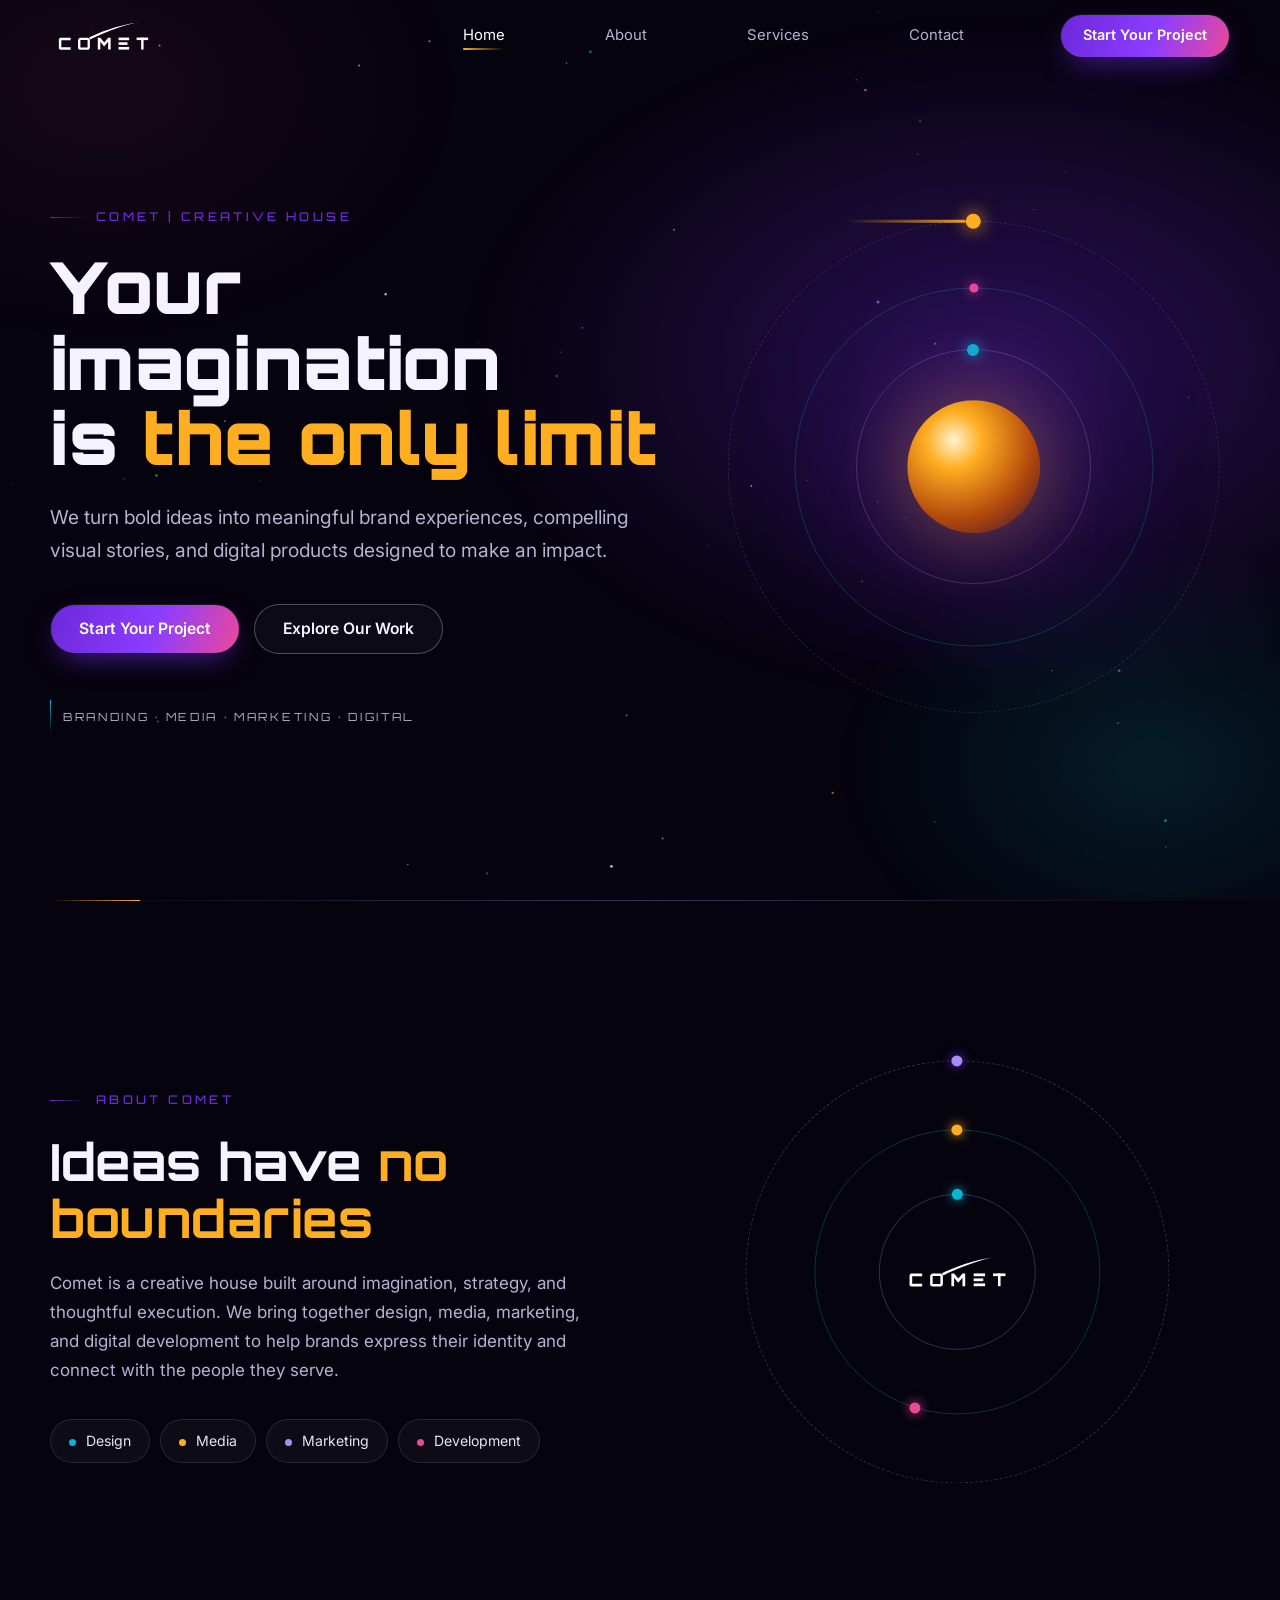
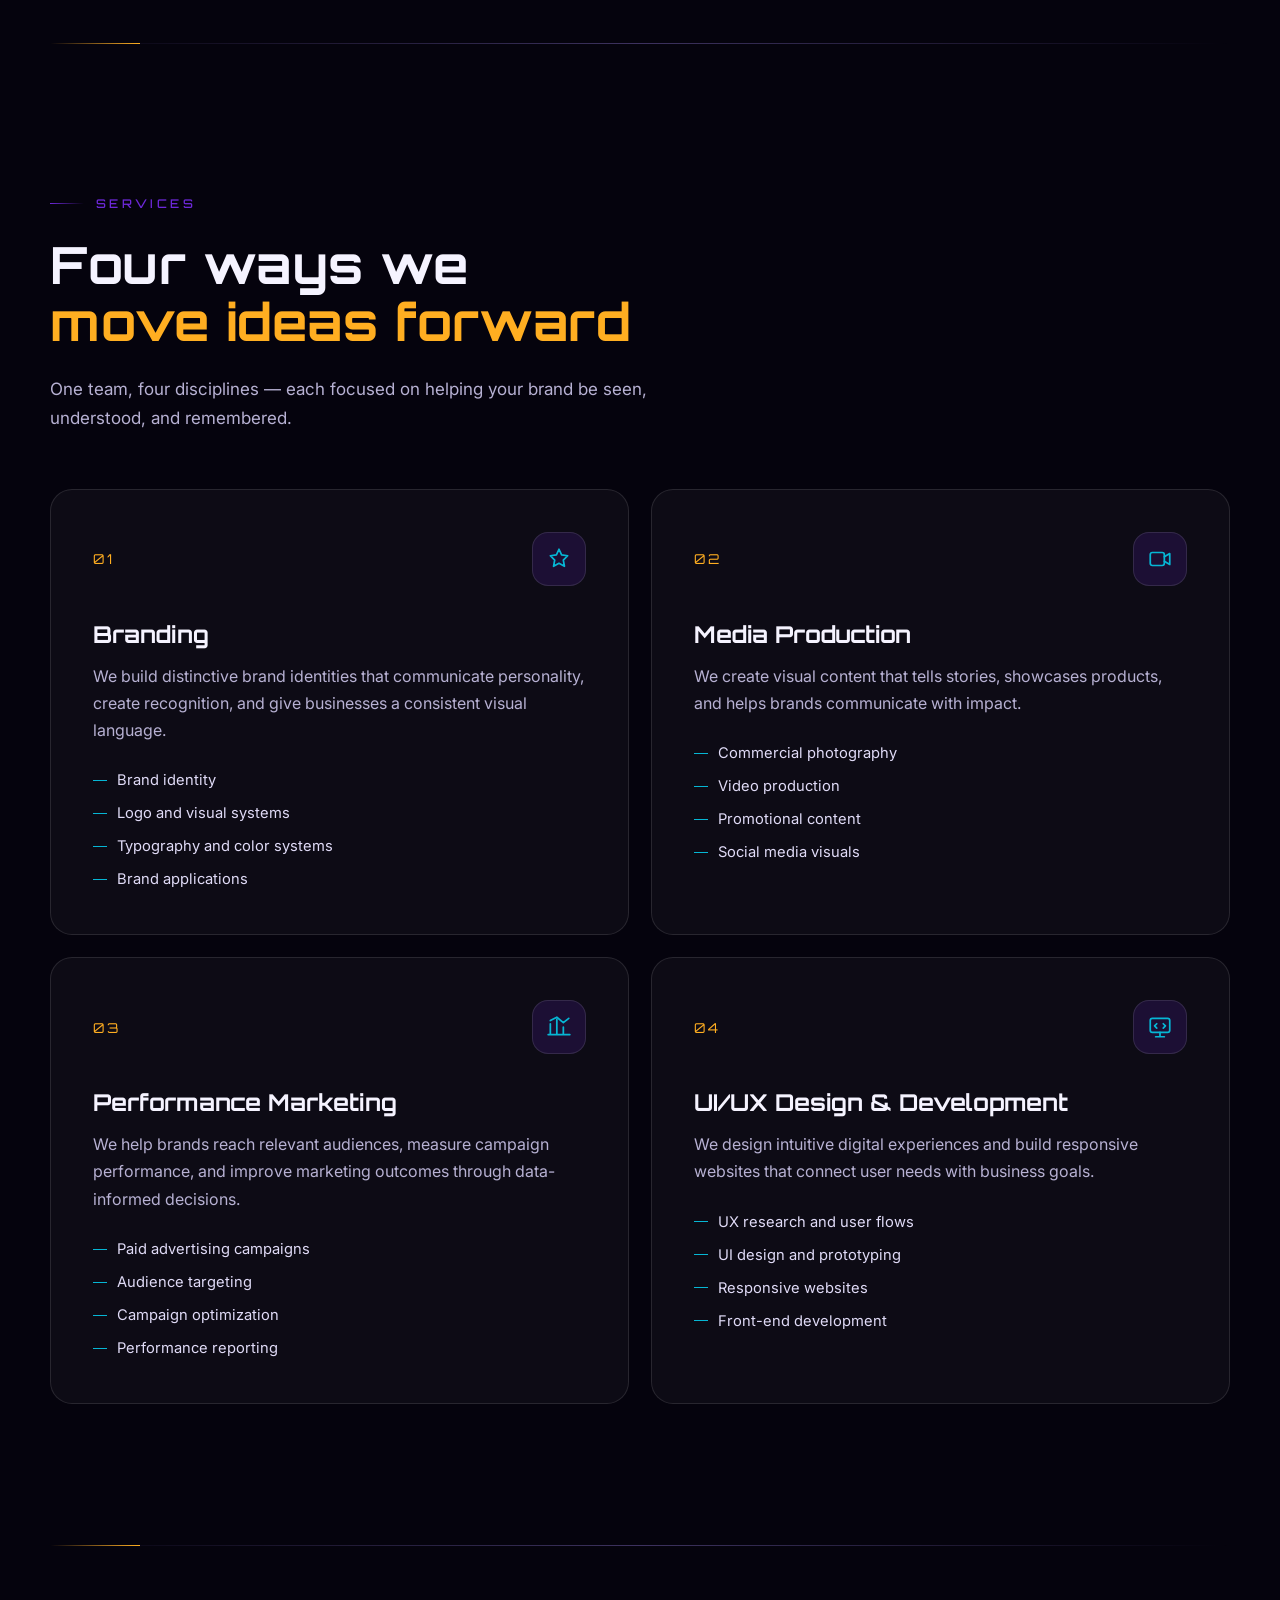
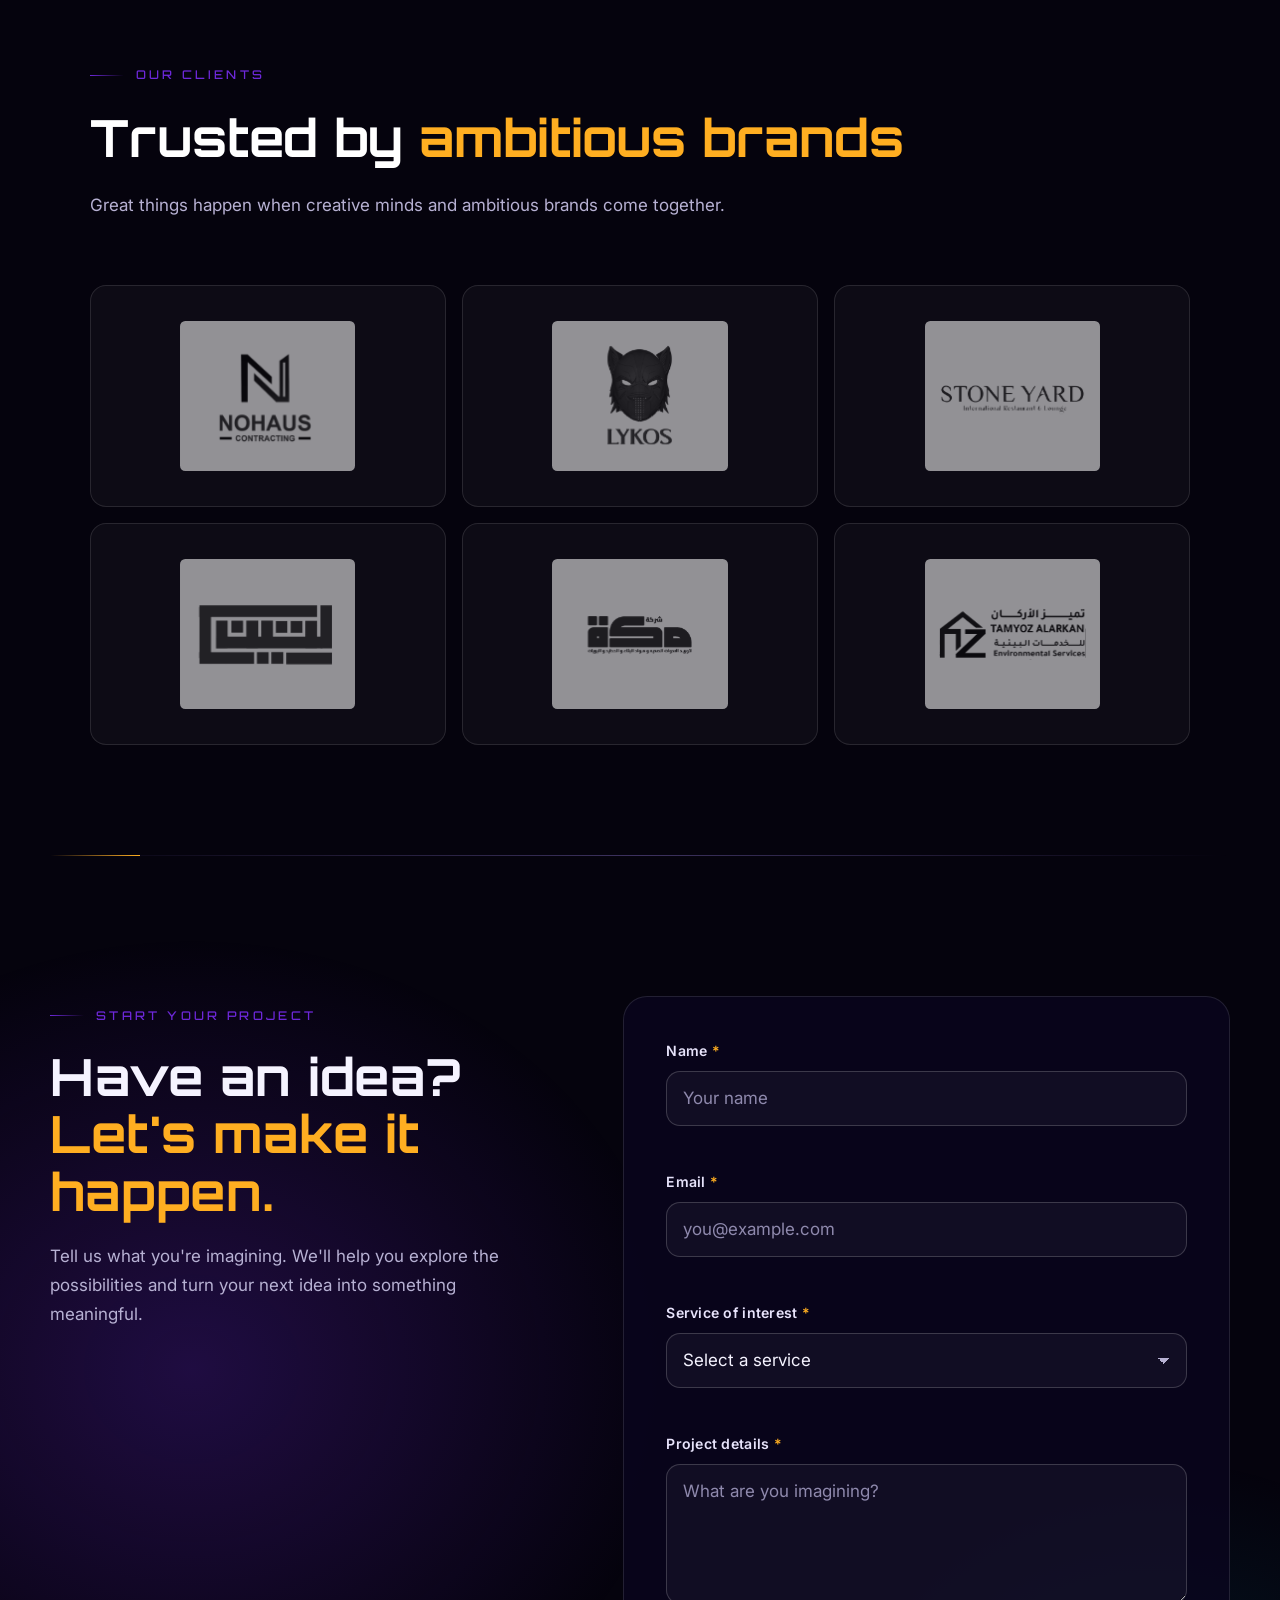
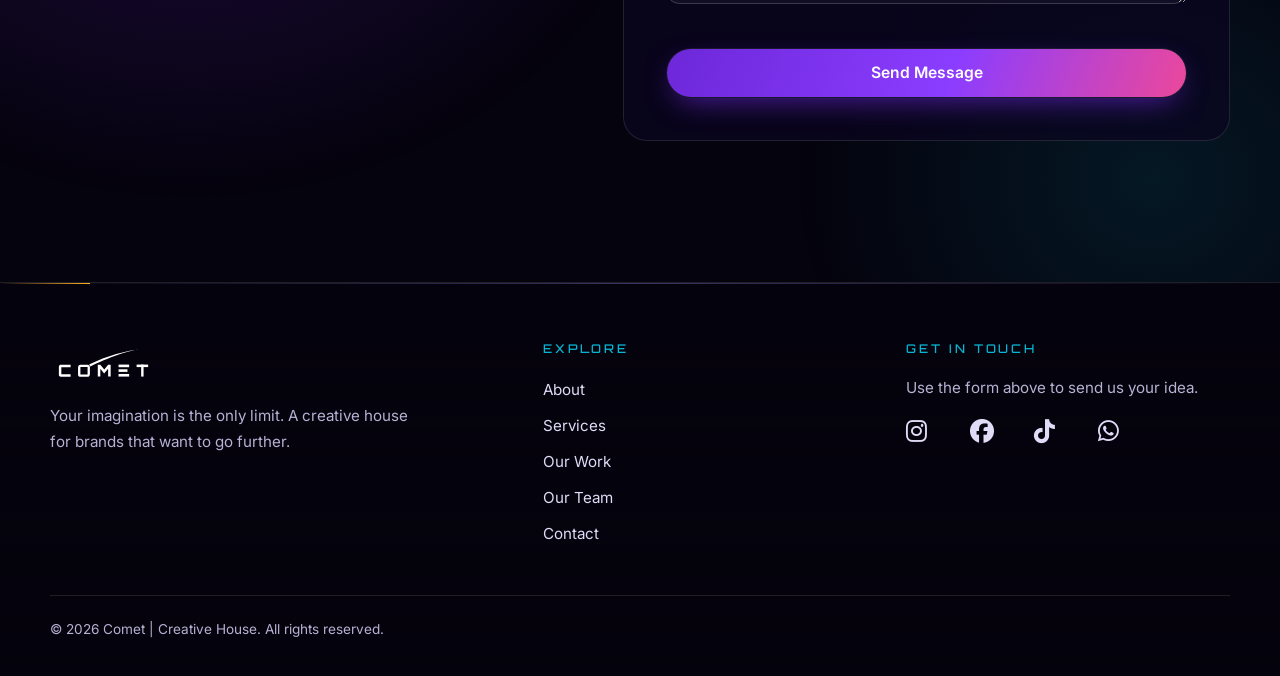
==== index.html @ 9db3e7b0 "Add files via upload" ====
<!DOCTYPE html>
<html lang="en">

<head>
  <meta charset="utf-8">
  <meta name="viewport" content="width=device-width, initial-scale=1">
  <title>Comet | Creative House</title>
  <meta name="description"
    content="Comet | Creative House turns bold ideas into meaningful brand experiences, compelling visual stories, and digital products designed to make an impact.">
  <meta name="theme-color" content="#05030d">
  <link rel="preconnect" href="https://fonts.googleapis.com">
  <link rel="preconnect" href="https://fonts.gstatic.com" crossorigin>
  <link rel="stylesheet" href="https://cdnjs.cloudflare.com/ajax/libs/font-awesome/6.7.2/css/all.min.css">
  <link rel="icon" href="./media/favicon.svg">
  <link
    href="https://fonts.googleapis.com/css2?family=Cairo:wght@400;600;700&family=Inter:wght@400;500;600&family=Orbitron:wght@500;700;900&display=swap"
    rel="stylesheet">
  <script>document.documentElement.classList.add('js');</script>

  <style>
    /* ==========================================================================
   COMET | CREATIVE HOUSE — single-file stylesheet
   1. Tokens  2. Base  3. Layout  4. Nav  5. Hero  6. About  7. Services
   8. Work  9. Team  10. Contact  11. Footer  12. Motion helpers  13. Responsive
   ========================================================================== */

    /* 1. TOKENS ---------------------------------------------------------------- */
    :root {
      --bg: #05030d;
      --bg-2: #0a0620;
      --purple: #6D28D9;
      --purple-soft: #a78bfa;
      /* lighter tint for text on dark (contrast) */
      --cyan: #06B6D4;
      --yellow: #FFAE21;
      --pink: #EC489B;
      --text: #f5f3ff;
      --muted: #b7b1d3;
      --line: rgba(255, 255, 255, .11);
      --card: rgba(255, 255, 255, .035);
      --font-display: 'Orbitron', 'Cairo', system-ui, sans-serif;
      --font-body: 'Inter', 'Cairo', system-ui, -apple-system, 'Segoe UI', sans-serif;
      --nav-h: 72px;
      --ease: cubic-bezier(.22, .8, .24, 1);
      --wrap: 1180px;
    }

    /* 2. BASE ------------------------------------------------------------------ */
    *,
    *::before,
    *::after {
      box-sizing: border-box
    }

    html {
      scroll-behavior: smooth;
      -webkit-text-size-adjust: 100%
    }

    body {
      margin: 0;
      background: var(--bg);
      color: var(--text);
      font-family: var(--font-body);
      font-size: 1.0625rem;
      line-height: 1.7;
      overflow-x: hidden;
      position: relative;
    }

    img,
    svg {
      max-width: 100%;
      display: block
    }

    a {
      color: inherit;
      text-decoration: none
    }

    h1,
    h2,
    h3,
    p,
    ul {
      margin: 0
    }

    ul {
      padding: 0;
      list-style: none
    }

    button,
    input,
    select,
    textarea {
      font: inherit;
      color: inherit
    }

    :focus-visible {
      outline: 2px solid var(--cyan);
      outline-offset: 3px;
      border-radius: 6px
    }

    ::selection {
      background: var(--purple);
      color: #fff
    }

    .sr-only {
      position: absolute;
      width: 1px;
      height: 1px;
      overflow: hidden;
      clip: rect(0 0 0 0);
      white-space: nowrap
    }

    .skip {
      position: fixed;
      left: 12px;
      top: -60px;
      z-index: 100;
      background: var(--yellow);
      color: #1a1000;
      padding: 10px 16px;
      border-radius: 8px;
      font-weight: 600;
      transition: top .2s
    }

    .skip:focus {
      top: 12px
    }

    #stars {
      position: fixed;
      inset: 0;
      width: 100%;
      height: 100%;
      z-index: 0;
      pointer-events: none
    }

    main,
    header,
    footer {
      position: relative;
      z-index: 1
    }

    /* 3. LAYOUT ---------------------------------------------------------------- */
    .wrap {
      width: min(var(--wrap), 100% - 40px);
      margin-inline: auto
    }

    section {
      position: relative;
      padding: clamp(80px, 11vw, 150px) 0;
      scroll-margin-top: var(--nav-h)
    }

    .eyebrow {
      font-family: var(--font-display);
      font-size: .75rem;
      letter-spacing: .28em;
      text-transform: uppercase;
      color: var(--purple);
      display: inline-flex;
      align-items: center;
      gap: 12px;
      margin-bottom: 22px;
      font-weight: 500
    }

    .eyebrow::before {
      content: "";
      width: 34px;
      height: 1px;
      background: linear-gradient(90deg, var(--purple), transparent)
    }

    h2.title {
      font-family: var(--font-display);
      font-weight: 700;
      line-height: 1.12;
      font-size: clamp(1.8rem, 4.4vw, 3.2rem);
      letter-spacing: .01em;
      overflow-wrap: anywhere;
    }

    .lead {
      color: var(--muted);
      max-width: 60ch;
      margin-top: 22px
    }

    .grad {
      /* background: linear-gradient(100deg, var(--purple-soft) 0%, var(--cyan) 55%, var(--yellow) 100%); */
      background-color: var(--yellow);
      -webkit-background-clip: text;
      background-clip: text;
      color: transparent
    }

    /* orbital divider between sections */
    .divider {
      position: relative;
      height: 1px;
      width: min(var(--wrap), 100% - 40px);
      margin-inline: auto;
      background: linear-gradient(90deg, transparent, rgba(167, 139, 250, .35), transparent);
      overflow: hidden
    }

    .divider i {
      position: absolute;
      top: -1px;
      left: 0;
      width: 90px;
      height: 3px;
      border-radius: 3px;
      background: linear-gradient(90deg, transparent, var(--yellow));
      animation: sweep 9s linear infinite
    }

    @keyframes sweep {
      from {
        transform: translateX(-120px)
      }

      to {
        transform: translateX(1300px)
      }
    }

    /* buttons */
    .btn {
      position: relative;
      overflow: hidden;
      isolation: isolate;
      display: inline-flex;
      align-items: center;
      justify-content: center;
      gap: 10px;
      min-height: 50px;
      padding: 0 28px;
      border-radius: 999px;
      font-weight: 600;
      font-size: .98rem;
      cursor: pointer;
      border: 1px solid transparent;
      transition: transform .25s var(--ease), box-shadow .25s var(--ease), border-color .25s, background .25s;
    }

    .btn::after {
      /* comet highlight sweeping across */
      content: "";
      position: absolute;
      top: 0;
      bottom: 0;
      left: 0;
      width: 55%;
      z-index: -1;
      background: linear-gradient(100deg, transparent, rgba(255, 255, 255, .38), transparent);
      transform: translateX(-130%) skewX(-18deg);
      transition: transform .7s var(--ease);
    }

    .btn:hover::after,
    .btn:focus-visible::after {
      transform: translateX(260%) skewX(-18deg)
    }

    .btn:hover {
      transform: translateY(-2px)
    }

    .btn-primary {
      background: linear-gradient(110deg, var(--purple) 0%, #8b3dff 55%, var(--pink) 100%);
      color: #fff;
      box-shadow: 0 10px 30px -10px rgba(109, 40, 217, .8);
      border: 1px solid rgba(255, 255, 255, 0.08);
      outline: none;
      background-clip: padding-box;
    }

    .btn-primary:hover {
      box-shadow: 0 14px 36px -8px rgba(109, 40, 217, .95)
    }

    .btn-ghost {
      border-color: rgba(255, 255, 255, .28);
      background: rgba(255, 255, 255, .03)
    }

    .btn-ghost:hover {
      border-color: var(--cyan);
      color: #fff
    }

    .btn[disabled] {
      opacity: .65;
      cursor: progress;
      transform: none
    }

    /* 4. NAV ------------------------------------------------------------------- */
    .site-header {
      position: fixed;
      top: 0;
      left: 0;
      right: 0;
      height: var(--nav-h);
      z-index: 50;
      transition: background .3s, border-color .3s, backdrop-filter .3s;
      border-bottom: 1px solid transparent
    }

    .site-header.scrolled {
      background: rgba(5, 3, 13, .86);
      border-color: var(--line);
      backdrop-filter: blur(10px);
      -webkit-backdrop-filter: blur(10px)
    }

    .nav {
      height: 100%;
      display: flex;
      align-items: center;
      justify-content: space-between;
      gap: 20px
    }

    .brand {
      display: flex;
      align-items: center;
      gap: 12px;
      min-height: 44px;
    }

    .brand img {
      height: 38px;
      width: auto
    }

    .brand-mark {
      position: relative;
      width: 22px;
      height: 22px;
      flex: none
    }

    .brand-mark::before {
      content: "";
      position: absolute;
      right: 0;
      bottom: 0;
      width: 11px;
      height: 11px;
      border-radius: 50%;
      background: var(--yellow);
      box-shadow: 0 0 12px var(--yellow)
    }

    .brand-mark::after {
      content: "";
      position: absolute;
      right: 5px;
      bottom: 5px;
      width: 24px;
      height: 3px;
      border-radius: 3px;
      transform-origin: right center;
      transform: rotate(-135deg) translateX(0);
      background: linear-gradient(90deg, transparent, var(--purple-soft))
    }

    .brand-text {
      display: flex;
      flex-direction: column;
      line-height: 1
    }

    .brand-text b {
      font-family: var(--font-display);
      font-weight: 900;
      letter-spacing: .2em;
      font-size: 1.05rem
    }

    .brand-text b img {
      height: 48px;
    }

    .brand-text small {
      font-size: .62rem;
      letter-spacing: .32em;
      text-transform: uppercase;
      color: var(--muted);
      margin-top: 5px
    }

    .nav-links {
      display: flex;
      align-items: center;
      gap: 72px;
    }

    .nav-links a.link {
      position: relative;
      display: inline-flex;
      align-items: center;
      min-height: 44px;
      padding: 0 14px;
      font-size: .93rem;
      color: var(--muted);
      transition: color .2s
    }

    .nav-links a.link::after {
      content: "";
      position: absolute;
      left: 14px;
      right: 14px;
      bottom: 8px;
      height: 2px;
      border-radius: 2px;
      background: linear-gradient(90deg, var(--yellow), #000);
      transform: scaleX(0);
      transform-origin: left;
      transition: transform .3s var(--ease)
    }

    .nav-links a.link:hover,
    .nav-links a.link.active {
      color: #fff
    }

    .nav-links a.link:hover::after,
    .nav-links a.link.active::after {
      transform: scaleX(1)
    }

    .nav-links .btn {
      min-height: 44px;
      padding: 0 22px;
      font-size: .9rem;
      margin-left: 10px
    }

    .menu-toggle {
      display: none;
      width: 46px;
      height: 46px;
      border-radius: 12px;
      border: 1px solid var(--line);
      background: rgba(255, 255, 255, .04);
      cursor: pointer;
      align-items: center;
      justify-content: center
    }

    .menu-toggle span,
    .menu-toggle span::before,
    .menu-toggle span::after {
      display: block;
      width: 20px;
      height: 2px;
      background: #fff;
      border-radius: 2px;
      transition: transform .3s var(--ease), background .2s;
      position: relative
    }

    .menu-toggle span::before,
    .menu-toggle span::after {
      content: "";
      position: absolute;
      left: 0
    }

    .menu-toggle span::before {
      top: -6px
    }

    .menu-toggle span::after {
      top: 6px
    }

    .menu-toggle[aria-expanded="true"] span {
      background: transparent
    }

    .menu-toggle[aria-expanded="true"] span::before {
      transform: translateY(6px) rotate(45deg)
    }

    .menu-toggle[aria-expanded="true"] span::after {
      transform: translateY(-6px) rotate(-45deg)
    }

    /* 5. HERO ------------------------------------------------------------------ */
    .hero {
      min-height: 100svh;
      display: flex;
      align-items: center;
      padding: calc(var(--nav-h) + 40px) 0 80px;
      overflow: hidden
    }

    .hero::before {
      /* nebula glows */
      content: "";
      position: absolute;
      inset: 0;
      z-index: -1;
      background:
        radial-gradient(60% 55% at 78% 40%, rgba(109, 40, 217, .34), transparent 70%),
        radial-gradient(35% 35% at 90% 85%, rgba(6, 182, 212, .14), transparent 70%),
        radial-gradient(40% 40% at 8% 10%, rgba(236, 72, 155, .08), transparent 70%);
    }

    .hero-grid {
      display: grid;
      grid-template-columns: 1.1fr .9fr;
      gap: 40px;
      align-items: center
    }

    .hero h1 {
      font-family: var(--font-display);
      font-weight: 900;
      line-height: 1.05;
      letter-spacing: .005em;
      font-size: clamp(2.1rem, 5.6vw, 4.9rem);
      overflow-wrap: anywhere;
    }

    .hero h1 .l {
      display: block
    }

    .hero .sub {
      margin-top: 26px;
      color: var(--muted);
      font-size: clamp(1.02rem, 1.5vw, 1.2rem);
      max-width: 52ch
    }

    .hero-cta {
      display: flex;
      flex-wrap: wrap;
      gap: 14px;
      margin-top: 38px
    }

    .hero-note {
      margin-top: 46px;
      display: flex;
      align-items: center;
      gap: 12px;
      font-family: var(--font-display);
      font-size: .7rem;
      letter-spacing: .24em;
      text-transform: uppercase;
      color: var(--muted)
    }

    .hero-note i {
      width: 1px;
      height: 34px;
      background: linear-gradient(var(--cyan), transparent)
    }

    /* orbit artwork */
    .orbit-stage {
      position: relative;
      width: min(520px, 100%);
      aspect-ratio: 1;
      margin-inline: auto;
      will-change: transform
    }

    .core {
      position: absolute;
      left: 50%;
      top: 50%;
      width: 26%;
      aspect-ratio: 1;
      transform: translate(-50%, -50%);
      border-radius: 50%;
      background: radial-gradient(circle at 35% 30%, #fff3d0 0, var(--yellow) 22%, #b3490b 62%, #2a0d3d 100%);
      box-shadow: 0 0 70px 10px rgba(255, 174, 33, .28), 0 0 140px 30px rgba(109, 40, 217, .35)
    }

    .ring {
      position: absolute;
      left: 50%;
      top: 50%;
      border-radius: 50%;
      border: 1px solid rgba(167, 139, 250, .28);
      transform: translate(-50%, -50%)
    }

    .ring.r1 {
      width: 46%;
      height: 46%
    }

    .ring.r2 {
      width: 70%;
      height: 70%;
      border-color: rgba(6, 182, 212, .25)
    }

    .ring.r3 {
      width: 96%;
      height: 96%;
      border-style: dashed;
      border-color: rgba(167, 139, 250, .2)
    }

    .spin {
      position: absolute;
      inset: 0;
      border-radius: 50%;
      animation: spin 20s linear infinite
    }

    .r2 .spin {
      animation-duration: 34s;
      animation-direction: reverse
    }

    .r3 .spin {
      animation-duration: 52s
    }

    @keyframes spin {
      to {
        transform: rotate(360deg)
      }
    }

    #about .diagram .center img {
      width: 50%;
      margin: auto;
    }

    .body-dot {
      position: absolute;
      top: 0;
      left: 50%;
      width: 12px;
      height: 12px;
      margin: -6px 0 0 -6px;
      border-radius: 50%
    }

    .r1 .body-dot {
      background: var(--cyan);
      box-shadow: 0 0 14px var(--cyan)
    }

    .r2 .body-dot {
      background: var(--pink);
      width: 9px;
      height: 9px;
      margin: -4.5px 0 0 -4.5px;
      box-shadow: 0 0 12px var(--pink)
    }

    .r3 .body-dot {
      background: var(--yellow);
      width: 15px;
      height: 15px;
      margin: -7.5px 0 0 -7.5px;
      box-shadow: 0 0 18px var(--yellow)
    }

    .r3 .body-dot::before {
      content: "";
      position: absolute;
      right: 100%;
      top: 50%;
      width: 120px;
      height: 3px;
      margin-top: -1.5px;
      border-radius: 3px;
      background: linear-gradient(90deg, transparent, rgba(255, 174, 33, .9))
    }

    /* shooting comet crossing the hero */
    .shoot {
      position: absolute;
      top: 25%;
      right: -10%;
      width: 200px;
      height: 2px;
      z-index: 0;
      opacity: 0;
      border-radius: 2px;
      /* background: linear-gradient(90deg, transparent, rgba(6, 182, 212, .9), #fff); */
      background: linear-gradient(90deg, #fff, rgba(6, 182, 212, .9), transparent);
      animation: shoot 11s ease-in infinite 2s
    }

    .shoot::after {
      content: "";
      position: absolute;
      left: -2px;
      top: -3px;
      width: 8px;
      height: 8px;
      border-radius: 50%;
      background: #fff;
      box-shadow: 0 0 14px 3px var(--cyan)
    }

    @keyframes shoot {
      0% {
        opacity: 0;
        transform: translate3d(0, 0, 0) rotate(-24deg)
      }

      4% {
        opacity: 1
      }

      16% {
        opacity: 0;
        transform: translate3d(-1300px, 520px, 0) rotate(-24deg)
      }

      100% {
        opacity: 0;
        transform: translate3d(-1300px, 520px, 0) rotate(-24deg)
      }
    }

    .shoot.b {
      top: 15%;
      right: 0;
      animation-delay: 7s;
      animation-duration: 14s;
      width: 150px;
      background: linear-gradient(90deg, #fff, rgba(255, 174, 33, .9), transparent);
    }

    .shoot.b::after {
      box-shadow: 0 0 14px 3px var(--yellow)
    }

    /* 6. ABOUT ----------------------------------------------------------------- */
    .about-grid {
      display: grid;
      grid-template-columns: 1fr 1fr;
      gap: clamp(40px, 7vw, 100px);
      align-items: center
    }

    .pillars {
      display: flex;
      flex-wrap: wrap;
      gap: 10px;
      margin-top: 34px
    }

    .pillars li {
      padding: 9px 18px;
      border: 1px solid var(--line);
      border-radius: 999px;
      font-size: .88rem;
      color: #e7e3fb;
      background: var(--card)
    }

    .pillars li::before {
      content: "";
      display: inline-block;
      width: 7px;
      height: 7px;
      border-radius: 50%;
      margin-right: 10px;
      background: var(--cyan)
    }

    .pillars li:nth-child(2)::before {
      background: var(--yellow)
    }

    .pillars li:nth-child(3)::before {
      background: var(--purple-soft)
    }

    .pillars li:nth-child(4)::before {
      background: var(--pink)
    }

    .diagram {
      position: relative;
      width: min(460px, 100%);
      aspect-ratio: 1;
      margin-inline: auto
    }

    .diagram .ring {
      border-color: rgba(167, 139, 250, .3)
    }

    .diagram .d1 {
      width: 34%;
      height: 34%
    }

    .diagram .d2 {
      width: 62%;
      height: 62%;
      border-color: rgba(6, 182, 212, .28)
    }

    .diagram .d3 {
      width: 92%;
      height: 92%;
      border-style: dashed
    }

    .diagram .spin {
      animation-duration: 26s
    }

    .diagram .d2 .spin {
      animation-duration: 40s;
      animation-direction: reverse
    }

    .diagram .d3 .spin {
      animation-duration: 60s
    }

    .diagram .body-dot {
      width: 11px;
      height: 11px;
      margin: -5.5px 0 0 -5.5px
    }

    .diagram .d1 .body-dot {
      background: var(--cyan);
      box-shadow: 0 0 12px var(--cyan)
    }

    .diagram .d2 .body-dot {
      background: var(--yellow);
      box-shadow: 0 0 12px var(--yellow)
    }

    .diagram .d2 .body-dot.two {
      left: 35%;
      top: auto;
      bottom: 0;
      background: var(--pink);
      box-shadow: 0 0 12px var(--pink)
    }

    .diagram .d3 .body-dot {
      background: var(--purple-soft);
      box-shadow: 0 0 12px var(--purple)
    }

    .diagram .center {
      position: absolute;
      left: 50%;
      top: 50%;
      transform: translate(-50%, -50%);
      font-family: var(--font-display);
      font-weight: 900;
      font-size: clamp(.8rem, 2vw, 1.05rem);
      letter-spacing: .22em;
      text-align: center;
      line-height: 1.5
    }

    .diagram .center small {
      display: block;
      font-size: .55em;
      letter-spacing: .3em;
      color: var(--muted);
      font-weight: 500
    }

    /* 7. SERVICES -------------------------------------------------------------- */
    .section-head {
      display: flex;
      flex-wrap: wrap;
      align-items: end;
      justify-content: space-between;
      gap: 24px;
      margin-bottom: 56px
    }

    .section-head .lead {
      margin-top: 0
    }

    .services {
      display: grid;
      grid-template-columns: repeat(2, 1fr);
      gap: 22px
    }

    .service {
      position: relative;
      padding: clamp(26px, 3.4vw, 42px);
      border: 1px solid var(--line);
      border-radius: 22px;
      background: var(--card);
      overflow: hidden;
      transition: transform .35s var(--ease), border-color .35s, box-shadow .35s;
    }

    .service::before {
      content: "";
      position: absolute;
      inset: 0;
      opacity: 0;
      transition: opacity .35s;
      pointer-events: none;
      background: radial-gradient(380px circle at var(--mx, 50%) var(--my, 0%), rgba(109, 40, 217, .28), transparent 70%)
    }

    .service:hover {
      transform: translateY(-6px);
      border-color: rgba(167, 139, 250, .5);
      box-shadow: 0 24px 50px -28px rgba(109, 40, 217, .9)
    }

    .service:hover::before {
      opacity: 1
    }

    .service>* {
      position: relative
    }

    .s-top {
      display: flex;
      align-items: center;
      justify-content: space-between;
      margin-bottom: 34px
    }

    .s-num {
      font-family: var(--font-display);
      font-size: .85rem;
      letter-spacing: .2em;
      color: var(--yellow)
    }

    .s-icon {
      width: 54px;
      height: 54px;
      border-radius: 16px;
      display: grid;
      place-items: center;
      border: 1px solid var(--line);
      background: rgba(109, 40, 217, .16)
    }

    .s-icon svg {
      width: 26px;
      height: 26px;
      stroke: var(--cyan);
      fill: none;
      stroke-width: 1.6;
      stroke-linecap: round;
      stroke-linejoin: round
    }

    .service h3 {
      font-family: var(--font-display);
      font-size: clamp(1.15rem, 2vw, 1.45rem);
      font-weight: 700;
      line-height: 1.25
    }

    .service p {
      margin-top: 14px;
      color: var(--muted);
      font-size: 1rem
    }

    .service ul {
      margin-top: 24px;
      display: grid;
      gap: 8px;
      font-size: .92rem;
      color: #e0dbf7
    }

    .service li {
      display: flex;
      gap: 10px;
      align-items: flex-start
    }

    .service li::before {
      content: "";
      flex: none;
      width: 14px;
      height: 1px;
      margin-top: .8em;
      background-color: var(--cyan);
    }

    /* 8. WORK ------------------------------------------------------------------ */
    .work-grid {
      display: grid;
      grid-template-columns: repeat(12, 1fr);
      gap: 24px
    }

    .work {
      grid-column: span 6
    }

    .work:nth-child(4n+1) {
      grid-column: span 7
    }

    .work:nth-child(4n+2) {
      grid-column: span 5
    }

    .work:nth-child(4n+3) {
      grid-column: span 5
    }

    .work:nth-child(4n) {
      grid-column: span 7
    }

    .thumb {
      position: relative;
      overflow: hidden;
      border-radius: 20px;
      aspect-ratio: 16/10;
      border: 1px solid var(--line);
      background: #0c0824;
      display: flex;
      align-items: center;
      justify-content: center;
    }

    .thumb .art {
      transition: transform .9s var(--ease)
    }

    .thumb .art-one,
    .thumb .art-two,
    .thumb .art-three,
    .thumb .art-four {
      /* position: absolute;
      inset: -6%; */
      border: 1px solid var(--yellow);
      border-radius: 8px;
      margin: auto;
      width: 80%;
      height: 70%;
      transition: transform .9s var(--ease);
      overflow: hidden;
      display: flex;
      align-items: center;
      justify-content: center;
    }

    .thumb .art-one img {
      width: 100%;
    }

    .thumb .art-three img {
      width: 100%;
    }

    .work:hover .art,
    .work:hover .art-one,
    .work:hover .art-two,
    .work:hover .art-three,
    .work:hover .art-four,
    .work:focus-within .art {
      transform: scale(1.07) translate3d(-1.5%, -1.5%, 0)
    }

    /* 
    .website-preview {
      width: 80%;
      height: 80%;
      overflow: hidden;
      border-radius: 16px;
      border: 1px solid rgba(255, 255, 255, 0.12);
      background: #000;
      margin: auto;
    } */
    iframe {
      width: 100%;
      height: 100%;
      display: block;
      border: none;
    }


    /* .art.a1 {
      background: radial-gradient(circle at 70% 30%, rgba(255, 174, 33, .9) 0 6%, transparent 7%), radial-gradient(60% 60% at 30% 70%, rgba(109, 40, 217, .85), transparent 70%), linear-gradient(135deg, #0b0720, #1a0b45)
    }

    .art.a2 {
      background: repeating-radial-gradient(circle at 50% 120%, transparent 0 22px, rgba(6, 182, 212, .35) 23px 24px), linear-gradient(160deg, #071a2a, #0b0720)
    }

    .art.a3 {
      background: conic-gradient(from 210deg at 40% 60%, #6D28D9, #EC489B, #FFAE21, #06B6D4, #6D28D9);
      filter: saturate(.9) brightness(.62)
    }

    .art.a4 {
      background: linear-gradient(115deg, transparent 0 40%, rgba(6, 182, 212, .5) 40.4% 41%, transparent 41.4%), linear-gradient(115deg, transparent 0 55%, rgba(255, 174, 33, .5) 55.4% 56%, transparent 56.4%), radial-gradient(70% 70% at 80% 20%, rgba(236, 72, 155, .45), transparent 70%), linear-gradient(135deg, #0b0720, #12082e)
    } */

    .badge {
      position: absolute;
      left: 16px;
      top: 16px;
      z-index: 2;
      padding: 6px 12px;
      border-radius: 999px;
      font-size: .72rem;
      letter-spacing: .12em;
      text-transform: uppercase;
      background: rgba(5, 3, 13, .78);
      border: 1px solid var(--line);
      color: var(--yellow)
    }

    .work-meta {
      padding: 20px 4px 0
    }

    .work-meta .cat {
      font-family: var(--font-display);
      font-size: .7rem;
      letter-spacing: .22em;
      text-transform: uppercase;
      color: var(--cyan)
    }

    .work-meta h3 {
      margin-top: 8px;
      font-size: 1.25rem;
      font-weight: 600;
      font-family: var(--font-body)
    }

    .work-meta p {
      margin-top: 6px;
      color: var(--muted);
      font-size: .97rem;
      max-width: 52ch
    }

    .work-link {
      display: inline-flex;
      align-items: center;
      gap: 8px;
      margin-top: 14px;
      min-height: 44px;
      font-weight: 600;
      color: var(--yellow)
    }

    .work-link span {
      transition: transform .25s var(--ease)
    }

    .work-link:hover span {
      transform: translateX(5px)
    }

    .work-foot {
      margin-top: 46px;
      color: var(--muted);
      font-size: .93rem;
      border-left: 2px solid var(--purple);
      padding-left: 16px;
      max-width: 70ch
    }

    /* 9. TEAM ------------------------------------------------------------------ */
    .team {
      display: grid;
      grid-template-columns: repeat(4, 1fr);
      gap: 22px
    }

    .member {
      text-align: center;
      padding: 36px 20px 32px;
      border: 1px solid var(--line);
      border-radius: 22px;
      background: var(--card);
      transition: transform .35s var(--ease), border-color .35s
    }

    .member:hover {
      transform: translateY(-6px);
      border-color: rgba(6, 182, 212, .5)
    }

    .avatar {
      position: relative;
      width: 132px;
      height: 132px;
      margin: 0 auto 26px;
      display: grid;
      place-items: center
    }

    .avatar .ring {
      width: 100%;
      height: 100%;
      border-color: rgba(167, 139, 250, .35)
    }

    .avatar .spin {
      animation-duration: 14s
    }

    .avatar .body-dot {
      width: 9px;
      height: 9px;
      margin: -4.5px 0 0 -4.5px;
      background: var(--cyan);
      box-shadow: 0 0 10px var(--cyan)
    }

    .member:nth-child(2) .body-dot {
      background: var(--yellow);
      box-shadow: 0 0 10px var(--yellow)
    }

    .member:nth-child(3) .body-dot {
      background: var(--pink);
      box-shadow: 0 0 10px var(--pink)
    }

    .member:nth-child(4) .body-dot {
      background: var(--purple-soft);
      box-shadow: 0 0 10px var(--purple)
    }

    .avatar .face {
      width: 96px;
      height: 96px;
      border-radius: 50%;
      display: grid;
      place-items: center;
      font-family: var(--font-display);
      font-weight: 900;
      font-size: 1.9rem;
      background: radial-gradient(circle at 30% 25%, #3b1a8a, #150a38 70%);
      border: 1px solid rgba(167, 139, 250, .4)
    }

    .team .face i {
      width: 48px;
    }

    .team .face .one {
      color: var(--cyan);
    }

    .team .face .two {
      color: var(--yellow);
    }

    .team .face .three {
      color: var(--pink);
    }

    .team .face .four {
      color: var(--purple);
    }

    .avatar img {
      width: 96px;
      height: 96px;
      border-radius: 50%;
      object-fit: cover
    }

    .member h3 {
      font-family: var(--font-display);
      font-size: 1.1rem;
      letter-spacing: .14em;
      font-weight: 700
    }

    .member p {
      margin-top: 8px;
      color: var(--muted);
      font-size: .95rem
    }

    /* 10. CONTACT -------------------------------------------------------------- */
    .contact {
      overflow: hidden
    }

    .contact::before {
      content: "";
      position: absolute;
      inset: 0;
      z-index: -1;
      background: radial-gradient(55% 60% at 15% 50%, rgba(109, 40, 217, .26), transparent 70%), radial-gradient(40% 45% at 90% 90%, rgba(6, 182, 212, .12), transparent 70%)
    }

    .contact-grid {
      display: grid;
      grid-template-columns: .9fr 1.1fr;
      gap: clamp(36px, 6vw, 90px);
      align-items: start
    }

    .contact-info {
      margin-top: 36px;
      display: grid;
      gap: 12px;
      font-size: .98rem
    }

    .contact-info a {
      display: inline-flex;
      align-items: center;
      min-height: 44px;
      color: #e7e3fb;
      border-bottom: 1px solid var(--line);
      width: fit-content
    }

    .contact-info a:hover {
      color: var(--yellow);
      border-color: var(--yellow)
    }

    form {
      padding: clamp(24px, 3.5vw, 42px);
      border: 1px solid var(--line);
      border-radius: 24px;
      background: rgba(10, 6, 32, .72);
      display: grid;
      gap: 20px
    }

    .field {
      display: grid;
      gap: 8px
    }

    label {
      font-size: .88rem;
      font-weight: 600;
      letter-spacing: .02em;
      color: #e7e3fb
    }

    label .req {
      color: var(--yellow)
    }

    input,
    select,
    textarea {
      width: 100%;
      min-height: 50px;
      padding: 12px 16px;
      border-radius: 14px;
      border: 1px solid rgba(255, 255, 255, .18);
      background: rgba(255, 255, 255, .04);
      transition: border-color .2s, background .2s, box-shadow .2s;
    }

    textarea {
      min-height: 140px;
      resize: vertical
    }

    select {
      appearance: none;
      background-image: linear-gradient(45deg, transparent 50%, #b7b1d3 50%), linear-gradient(135deg, #b7b1d3 50%, transparent 50%);
      background-position: calc(100% - 22px) 50%, calc(100% - 16px) 50%;
      background-size: 6px 6px;
      background-repeat: no-repeat;
      padding-right: 44px
    }

    select option {
      background: #120a30;
      color: #fff
    }

    input::placeholder,
    textarea::placeholder {
      color: #8f89ad
    }

    input:focus,
    select:focus,
    textarea:focus {
      outline: none;
      border-color: var(--cyan);
      box-shadow: 0 0 0 3px rgba(6, 182, 212, .22);
      background: rgba(255, 255, 255, .06)
    }

    [aria-invalid="true"] {
      border-color: var(--pink)
    }

    .err {
      min-height: 1.2em;
      font-size: .84rem;
      color: #ff8fc3
    }

    .err:not(:empty)::before {
      content: "⚠ "
    }

    .hp {
      position: absolute;
      left: -9999px;
      width: 1px;
      height: 1px;
      opacity: 0
    }

    .form-status {
      padding: 14px 16px;
      border-radius: 14px;
      font-size: .95rem;
      display: none
    }

    .form-status.ok {
      display: block;
      background: rgba(6, 182, 212, .12);
      border: 1px solid rgba(6, 182, 212, .5)
    }

    .form-status.bad {
      display: block;
      background: rgba(236, 72, 155, .12);
      border: 1px solid rgba(236, 72, 155, .55)
    }

    .form-status strong {
      display: block;
      margin-bottom: 2px
    }

    /* 11. FOOTER --------------------------------------------------------------- */
    .site-footer {
      position: relative;
      border-top: 1px solid var(--line);
      padding: 56px 0 34px;
      overflow: hidden;
      background: linear-gradient(180deg, transparent, rgba(5, 3, 13, .9))
    }

    .site-footer .divider {
      position: absolute;
      top: 0;
      left: 0;
      width: 100%
    }

    .foot-grid {
      display: grid;
      grid-template-columns: 1.4fr 1fr 1fr;
      gap: 40px
    }

    .foot-grid p {
      color: var(--muted);
      font-size: .95rem;
      margin-top: 16px;
      max-width: 38ch
    }

    .foot-grid h2 {
      font-family: var(--font-display);
      font-size: .75rem;
      letter-spacing: .24em;
      text-transform: uppercase;
      color: var(--cyan);
      margin-bottom: 12px;
      font-weight: 500
    }

    .foot-grid li a {
      display: inline-flex;
      align-items: center;
      min-height: 36px;
      color: #e0dbf7;
      font-size: .95rem
    }

    .foot-grid .get-in ul {
      display: flex;
      gap: 16px;
      margin-top: 12px;
    }

    .foot-grid .get-in ul li {
      width: 48px;
    }

    .foot-grid .get-in ul li a {
      font-size: 24px;
      cursor: pointer;
      transition: .3s;
    }

    .foot-grid li a:hover {
      color: var(--yellow)
    }

    .foot-note {
      color: var(--muted);
      font-size: .93rem
    }

    .copy {
      margin-top: 44px;
      padding-top: 22px;
      border-top: 1px solid var(--line);
      display: flex;
      flex-wrap: wrap;
      justify-content: space-between;
      gap: 12px;
      color: var(--muted);
      font-size: .85rem
    }

    .to-top {
      position: fixed;
      right: 20px;
      bottom: 20px;
      z-index: 40;
      width: 48px;
      height: 48px;
      border-radius: 50%;
      border: 1px solid rgba(255, 255, 255, .25);
      background: rgba(10, 6, 32, .88);
      cursor: pointer;
      display: grid;
      place-items: center;
      opacity: 0;
      visibility: hidden;
      transform: translateY(10px);
      transition: opacity .3s, transform .3s var(--ease), visibility .3s, border-color .2s
    }

    .to-top.show {
      opacity: 1;
      visibility: visible;
      transform: none
    }

    .to-top:hover {
      border-color: var(--yellow)
    }

    .to-top svg {
      width: 20px;
      height: 20px;
      stroke: #fff;
      fill: none;
      stroke-width: 2;
      stroke-linecap: round;
      stroke-linejoin: round
    }

    /* 12. MOTION HELPERS ------------------------------------------------------- */
    /* Content is only hidden when JS has confirmed it can reveal it again. */
    .js .reveal {
      opacity: 0;
      transform: translate3d(0, 26px, 0);
      transition: opacity .8s var(--ease), transform .8s var(--ease);
      transition-delay: calc(var(--i, 0) * 90ms)
    }

    .js .reveal.in {
      opacity: 1;
      transform: none
    }

    .hero .rise {
      opacity: 0;
      transform: translate3d(0, 24px, 0);
      animation: rise .9s var(--ease) forwards;
      animation-delay: calc(.1s + var(--i, 0) * .12s)
    }

    @keyframes rise {
      to {
        opacity: 1;
        transform: none
      }
    }

    .js .orbit-stage {
      opacity: 0;
      animation: fadein 1.4s .3s ease forwards
    }

    @keyframes fadein {
      to {
        opacity: 1
      }
    }

    .paused * {
      animation-play-state: paused !important
    }

    @media (prefers-reduced-motion: reduce) {
      html {
        scroll-behavior: auto
      }

      *,
      *::before,
      *::after {
        animation-duration: .001ms !important;
        animation-iteration-count: 1 !important;
        transition-duration: .001ms !important;
        transition-delay: 0ms !important
      }

      .js .reveal,
      .hero .rise,
      .js .orbit-stage {
        opacity: 1 !important;
        transform: none !important
      }

      .shoot,
      .divider i {
        display: none
      }

      .spin {
        animation: none !important
      }
    }

    /* Clients  */

    /* ---- Clients Section ---- */

    .clients-section {
      width: 100%;
      padding: 110px 7%;
      /* background: #050505; */
      color: #fff;
    }

    .clients-wrapper {
      max-width: 1250px;
      margin: auto;
    }

    /* Header */

    .clients-header {
      display: flex;
      justify-content: space-between;
      align-items: flex-end;
      gap: 30px;
      margin-bottom: 65px;
    }

    .section-label {
      display: block;
      color: #06b6d4;
      font-family: var(--font-display);
      font-size: 11px;
      letter-spacing: 3px;
      margin-bottom: 18px;
    }

    .clients-header h2 {
      font-family: var(--font-display);
      font-size: clamp(32px, 4vw, 52px);
      line-height: 1.2;
      margin: 0;
    }

    .clients-header h2 span {
      color: var(--yellow);
    }

    /* 
    .clients-header p {
      max-width: 300px;
      color: #888;
      font-size: 13px;
      line-height: 1.8;
      margin: 0;
    } */

    /* Grid */

    .clients-grid {
      display: grid;
      grid-template-columns: repeat(3, 1fr);
      /* border-top: 1px solid rgba(255, 255, 255, .1);
      border-left: 1px solid rgba(255, 255, 255, .1); */
      gap: 16px;
    }

    .client-item {
      min-height: 175px;
      padding: 35px;
      display: flex;
      justify-content: center;
      align-items: center;
      border: 1px solid var(--line);
      transition: background .3s ease;
      background-color: var(--card);
      border-radius: 16px;
    }

    .client-item img {
      max-width: 250px;
      max-height: 150px;
      width: auto;
      height: auto;
      object-fit: contain;
      filter: grayscale(1);
      opacity: .55;
      transition: .3s ease;
    }

    .client-item:hover {
      background: rgba(255, 255, 255, .025);
      border: 1px solid #1A6075;
    }

    .client-item:hover img {
      filter: grayscale(0);
      opacity: 1;
      transform: scale(1.05);
    }

    /* Footer */

    .clients-footer {
      display: flex;
      justify-content: space-between;
      align-items: center;
      gap: 15px;
      margin-top: 28px;
      color: #666;
      font-family: MyFont, sans-serif;
      font-size: 9px;
      letter-spacing: 1.5px;
    }

    .clients-line {
      height: 1px;
      flex: 1;
      background: rgba(255, 255, 255, .1);
    }

    /* Responsive */

    @media (max-width: 768px) {

      .clients-section {
        padding: 80px 6%;
      }

      .clients-header {
        flex-direction: column;
        align-items: flex-start;
        gap: 18px;
        margin-bottom: 40px;
      }

      .clients-header p {
        max-width: 420px;
      }

      .clients-grid {
        grid-template-columns: repeat(2, 1fr);
      }

      .client-item {
        min-height: 135px;
        padding: 20px;
      }

      .client-item img {
        max-width: 115px;
        max-height: 50px;
      }

    }

    @media (max-width: 400px) {

      .clients-grid {
        grid-template-columns: repeat(2, 1fr);
      }

      .client-item {
        min-height: 110px;
        padding: 15px;
      }

      .client-item img {
        max-width: 95px;
        max-height: 42px;
      }

      .clients-footer {
        font-size: 7px;
        letter-spacing: .5px;
      }

    }

    /* 13. RESPONSIVE ----------------------------------------------------------- */
    @media (max-width:1020px) {
      .team {
        grid-template-columns: repeat(2, 1fr)
      }

      .foot-grid {
        grid-template-columns: 1fr 1fr
      }

      .foot-grid>div:first-child {
        grid-column: 1/-1
      }
    }

    @media (max-width:900px) {
      :root {
        --nav-h: 66px
      }

      .menu-toggle {
        display: inline-flex
      }

      .nav-links {
        position: fixed;
        top: var(--nav-h);
        left: 0;
        right: 0;
        flex-direction: column;
        align-items: stretch;
        gap: 0;
        padding: 12px 20px 24px;
        background: rgba(5, 3, 13, .97);
        border-bottom: 1px solid var(--line);
        visibility: hidden;
        opacity: 0;
        transform: translateY(-8px);
        transition: opacity .25s, transform .25s var(--ease), visibility .25s;
      }

      nav.big-nav {
        display: none;
      }

      .nav-open .nav-links {
        visibility: visible;
        opacity: 1;
        transform: none
      }

      .site-header.nav-open {
        background: rgba(5, 3, 13, .97)
      }

      .nav-links a.link {
        min-height: 52px;
        padding: 0 4px;
        border-bottom: 1px solid var(--line);
        font-size: 1.02rem
      }

      .nav-links a.link::after {
        display: none
      }

      .nav-links a.link.active {
        color: var(--yellow)
      }

      .nav-links .btn {
        margin: 18px 0 0
      }

      .hero {
        min-height: auto;
        padding-bottom: 70px
      }

      .hero-grid,
      .about-grid,
      .contact-grid {
        grid-template-columns: 1fr
      }

      .orbit-stage {
        width: min(330px, 86%);
        margin-top: 20px
      }

      .hero-note {
        margin-top: 34px
      }

      .diagram {
        width: min(340px, 92%)
      }

      .services {
        grid-template-columns: 1fr
      }

      .work {
        grid-column: span 12 !important
      }

      .shoot.b {
        display: none
      }
    }

    @media (max-width:560px) {
      body {
        font-size: 1rem
      }

      .wrap {
        width: calc(100% - 32px)
      }

      .team {
        grid-template-columns: 1fr
      }

      .foot-grid {
        grid-template-columns: 1fr
      }

      .hero-cta .btn {
        width: 100%
      }

      .r3 .body-dot::before {
        width: 70px
      }

      .hero-note {
        display: none
      }

      .to-top {
        right: 14px;
        bottom: 14px
      }
    }
  </style>
</head>

<body>
  <a class="skip" href="#main">Skip to content</a>
  <canvas id="stars" aria-hidden="true"></canvas>

  <!-- ================= 1. NAVIGATION ================= -->
  <header class="site-header" id="siteHeader">
    <div class="wrap nav">
      <a class="brand" id="brand" href="#home" aria-label="Comet | Creative House — back to top">
        <!-- Wordmark stand-in. To use the official logo, set CONFIG.logoSrc in the script below. -->
        <!-- <span class="brand-mark" aria-hidden="true"></span> -->
        <span class="brand-text"><b><img src="./icons/Comet-white-logo.svg" alt=""></b>
          <!-- <small>Creative House</small> -->
        </span>
      </a>

      <button class="menu-toggle" id="menuToggle" type="button" aria-expanded="false" aria-controls="navLinks"
        aria-label="Open menu"><span></span>
        <nav aria-label="">
          <ul class="nav-links" id="navLinks">
            <li><a class="link" href="#home">Home</a></li>
            <li><a class="link" href="#about">About</a></li>
            <li><a class="link" href="#services">Services</a></li>
            <!-- <li><a class="link" href="#work">Our Work</a></li> -->
            <!-- <li><a class="link" href="#team">Our Team</a></li> -->
            <li><a class="link" href="#contact">Contact</a></li>
            <li><a class="btn btn-primary" href="#contact">Start Your Project</a></li>
          </ul>
        </nav>
      </button>

      <nav aria-label="Primary" class="big-nav">
        <ul class="nav-links" id="navLinks">
          <li><a class="link" href="#home">Home</a></li>
          <li><a class="link" href="#about">About</a></li>
          <li><a class="link" href="#services">Services</a></li>
          <!-- <li><a class="link" href="#work">Our Work</a></li> -->
          <!-- <li><a class="link" href="#team">Our Team</a></li> -->
          <li><a class="link" href="#contact">Contact</a></li>
          <li><a class="btn btn-primary" href="#contact">Start Your Project</a></li>
        </ul>
      </nav>
    </div>
  </header>

  <main id="main">

    <!-- ================= 2. HERO ================= -->
    <section class="hero" id="home" aria-labelledby="hero-title">
      <span class="shoot" aria-hidden="true"></span>
      <span class="shoot b" aria-hidden="true"></span>
      <div class="wrap hero-grid">
        <div>
          <p class="eyebrow rise" style="--i:0">Comet | Creative House</p>
          <h1 id="hero-title" class="rise" style="--i:1">
            <span class="l">Your imagination</span>
            <span class="l">is <span class="grad">the only limit</span></span>
          </h1>
          <p class="sub rise" style="--i:2">We turn bold ideas into meaningful brand experiences, compelling visual
            stories, and digital products designed to make an impact.</p>
          <div class="hero-cta rise" style="--i:3">
            <a class="btn btn-primary" href="#contact">Start Your Project</a>
            <a class="btn btn-ghost" href="#work">Explore Our Work</a>
          </div>
          <p class="hero-note rise" style="--i:4" aria-hidden="true"><i></i>Branding · Media · Marketing · Digital</p>
        </div>

        <div class="orbit-stage" id="orbitStage" aria-hidden="true">
          <div class="ring r3">
            <div class="spin"><span class="body-dot"></span></div>
          </div>
          <div class="ring r2">
            <div class="spin"><span class="body-dot"></span></div>
          </div>
          <div class="ring r1">
            <div class="spin"><span class="body-dot"></span></div>
          </div>
          <div class="core"></div>
        </div>
      </div>
    </section>

    <div class="divider" aria-hidden="true"><i></i></div>

    <!-- ================= 3. ABOUT ================= -->
    <section id="about" aria-labelledby="about-title">
      <div class="wrap about-grid">
        <div class="reveal">
          <p class="eyebrow">About Comet</p>
          <h2 class="title" id="about-title">Ideas have <span class="grad">no boundaries</span></h2>
          <p class="lead">Comet is a creative house built around imagination, strategy, and thoughtful execution. We
            bring together design, media, marketing, and digital development to help brands express their identity and
            connect with the people they serve.</p>
          <ul class="pillars" aria-label="What we bring together">
            <li>Design</li>
            <li>Media</li>
            <li>Marketing</li>
            <li>Development</li>
          </ul>
        </div>
        <div class="diagram reveal" style="--i:2" aria-hidden="true">
          <div class="ring d3">
            <div class="spin"><span class="body-dot"></span></div>
          </div>
          <div class="ring d2">
            <div class="spin"><span class="body-dot"></span><span class="body-dot two pink-one"></span></div>
          </div>
          <div class="ring d1">
            <div class="spin"><span class="body-dot"></span></div>
          </div>
          <div class="center"><img src="./icons/Comet-white-logo.svg" alt="">
            <!-- <small>CREATIVE HOUSE</small> -->
          </div>
        </div>
      </div>
    </section>

    <div class="divider" aria-hidden="true"><i style="animation-delay:-3s"></i></div>

    <!-- ================= 4. SERVICES ================= -->
    <section id="services" aria-labelledby="services-title">
      <div class="wrap">
        <div class="section-head reveal">
          <div>
            <p class="eyebrow">Services</p>
            <h2 class="title" id="services-title">Four ways we<br><span class="grad">move ideas forward</span></h2>
          </div>
          <p class="lead">One team, four disciplines — each focused on helping your brand be seen, understood, and
            remembered.</p>
        </div>

        <div class="services">
          <article class="service reveal" style="--i:0">
            <div class="s-top"><span class="s-num">01</span>
              <span class="s-icon" aria-hidden="true"><svg viewBox="0 0 24 24">
                  <path d="M12 3l2.4 5.2L20 9l-4 4 1 5.7L12 16l-5 2.7 1-5.7-4-4 5.6-.8z" />
                </svg></span>
            </div>
            <h3>Branding</h3>
            <p>We build distinctive brand identities that communicate personality, create recognition, and give
              businesses a consistent visual language.</p>
            <ul>
              <li>Brand identity</li>
              <li>Logo and visual systems</li>
              <li>Typography and color systems</li>
              <li>Brand applications</li>
            </ul>
          </article>

          <article class="service reveal" style="--i:1">
            <div class="s-top"><span class="s-num">02</span>
              <span class="s-icon" aria-hidden="true"><svg viewBox="0 0 24 24">
                  <rect x="3" y="6" width="13" height="12" rx="2" />
                  <path d="M16 10l5-3v10l-5-3" />
                </svg></span>
            </div>
            <h3>Media Production</h3>
            <p>We create visual content that tells stories, showcases products, and helps brands communicate with
              impact.</p>
            <ul>
              <li>Commercial photography</li>
              <li>Video production</li>
              <li>Promotional content</li>
              <li>Social media visuals</li>
            </ul>
          </article>

          <article class="service reveal" style="--i:0">
            <div class="s-top"><span class="s-num">03</span>
              <span class="s-icon" aria-hidden="true"><svg viewBox="0 0 24 24">
                  <path d="M4 19V9M10 19V5M16 19v-7M22 19H2" />
                  <path d="M4 6l6-3 6 5 5-4" />
                </svg></span>
            </div>
            <h3>Performance Marketing</h3>
            <p>We help brands reach relevant audiences, measure campaign performance, and improve marketing outcomes
              through data-informed decisions.</p>
            <ul>
              <li>Paid advertising campaigns</li>
              <li>Audience targeting</li>
              <li>Campaign optimization</li>
              <li>Performance reporting</li>
            </ul>
          </article>

          <article class="service reveal" style="--i:1">
            <div class="s-top"><span class="s-num">04</span>
              <span class="s-icon" aria-hidden="true"><svg viewBox="0 0 24 24">
                  <rect x="3" y="4" width="18" height="13" rx="2" />
                  <path d="M8 21h8M12 17v4M9 9l-2 2 2 2M15 9l2 2-2 2" />
                </svg></span>
            </div>
            <h3>UI/UX Design &amp; Development</h3>
            <p>We design intuitive digital experiences and build responsive websites that connect user needs with
              business goals.</p>
            <ul>
              <li>UX research and user flows</li>
              <li>UI design and prototyping</li>
              <li>Responsive websites</li>
              <li>Front-end development</li>
            </ul>
          </article>
        </div>
      </div>
    </section>

    <div class="divider" aria-hidden="true"><i style="animation-delay:-6s"></i></div>

    <!-- ================= 5. OUR WORK ================= -->
    <!-- <section id="work" aria-labelledby="work-title">
      <div class="wrap">
        <div class="section-head reveal">
          <div>
            <p class="eyebrow">Our Work</p>
            <h2 class="title" id="work-title">Selected <span class="grad">explorations</span></h2>
          </div>
          <p class="lead">A space reserved for Comet's finished projects, one for each discipline.</p>
        </div>


        PORTFOLIO SLOTS — replace each .art placeholder with a real <img>, and set
        the project's real link on .work-link (remove the link if there is none).
        Placeholders are labelled as such; they are not real client work.

        <div class="work-grid">
          <article class="work reveal" style="--i:0">
            <div class="thumb"><span class="badge">LYKOS</span>
              <div class="art art-one a1">
                <img src="./media/nohaus.svg" alt="">
              </div>
            </div>
            <div class="work-meta">
              <span class="cat">Branding</span>
              <h3>Brand Identity Project</h3>
              <p>Brief about the project</p>
            </div>
          </article>
          <article class="work reveal" style="--i:1">
            <div class="thumb"><span class="badge">7amooo</span>

              <video playsinline controls class="art-two" poster="./media/frame-2.png">
                <source src="./media/wala-7amo.mp4" type="video/mp4">
              </video>

            </div>
            <div class="work-meta">
              <span class="cat">Media Production</span>
              <h3>Video &amp; Photography Project</h3>
              <p>Brief about the project</p>
            </div>
          </article>
          <article class="work reveal" style="--i:0">
            <div class="thumb"><span class="badge">Placeholder</span>
              <div class="art art-three a3">
                <img src="./media/lykos.svg" alt="">
              </div>
            </div>
            <div class="work-meta">
              <span class="cat">Performance Marketing</span>
              <h3>Campaign Project</h3>
              <p>Brief about the project</p>
            </div>
          </article>
          <article class="work reveal" style="--i:1">
            <div class="thumb"><span class="badge">Tamayoz Alarkan</span>
              <div class="art art-four a4">
                <iframe src="https://tamayozalarkan.com" title="Website Preview" loading="lazy" allowfullscreen>
                </iframe>
              </div>
            </div>
            <div class="work-meta">
              <span class="cat">UI/UX Design &amp; Development</span>
              <h3>Tamayoz Alarkan Website</h3>
              <p>Transformed a Saudi environmental services company with no existing identity into a cohesive brand and
                a fully designed, developed website.</p>
            </div>
          </article>
        </div>
        <p class="work-foot reveal">These tiles are design placeholders awaiting real Comet projects. No client work,
          results, or endorsements are claimed here.</p>
      </div>
    </section>

    <div class="divider" aria-hidden="true"><i style="animation-delay:-2s"></i></div> -->


    <!-- ================= Clients ================= -->
    <section class="clients-section" id="clients">
      <div class="clients-wrapper">

        <div class="clients-header">
          <div>
            <span class="eyebrow">Our clients</span>
            <h2>Trusted by <span>ambitious brands</span></h2>

            <p class="lead">
              Great things happen when creative minds
              and ambitious brands come together.
            </p>
          </div>

        </div>

        <div class="clients-grid">

          <div class="client-item">
            <img src="./media/Nohaus-logo.svg" alt="Nohaus">
          </div>

          <div class="client-item">
            <img src="./media/client-2.svg" alt="Lykos">
          </div>

          <div class="client-item">
            <img src="./media/client-3.svg" alt="Stone Yard">
          </div>

          <div class="client-item">
            <img src="./media/client-4.svg" alt="Lateen">
          </div>

          <div class="client-item">
            <img src="./media/client-5.svg" alt="Makkah">
          </div>

          <div class="client-item">
            <img src="./media/Tamayoz-logo.svg" alt="Tamayoz Alarkan">
          </div>

        </div>

        <!-- <div class="clients-footer">
          <span>MORE THAN CLIENTS. PARTNERS IN GROWTH.</span>
          <span class="clients-line"></span>
          <span>COMET © 2026</span>
        </div> -->

      </div>
    </section>

    <div class="divider" aria-hidden="true"><i style="animation-delay:-5s"></i></div>

    <!-- ================= 6. OUR TEAM ================= -->
    <!-- <section id="team" aria-labelledby="team-title">
      <div class="wrap">
        <div class="section-head reveal">
          <div>
            <p class="eyebrow">Our Team</p>
            <h2 class="title" id="team-title">The crew <span class="grad">behind Comet</span></h2>
          </div>
          <p class="lead">A small team working together from first idea to final delivery.</p>
        </div>

        <ul class="team">
          To use a photo, replace the .face div with: <img src="..." alt="Name, role">
          <li class="member reveal" style="--i:0">
            <div class="avatar" aria-hidden="true">
              <div class="ring">
                <div class="spin"><span class="body-dot"></span></div>
              </div>
              <div class="face">
                <i class="fa-solid fa-play one"></i>
              </div>
            </div>
            <h3>AHMED</h3>
            <p>CEO</p>
          </li>
          <li class="member reveal" style="--i:1">
            <div class="avatar" aria-hidden="true">
              <div class="ring">
                <div class="spin"><span class="body-dot"></span></div>
              </div>
              <div class="face">
                <i class="fa-solid fa-play two"></i>
              </div>
            </div>
            <h3>AMR</h3>
            <p>Account Manager</p>
          </li>
          <li class="member reveal" style="--i:2">
            <div class="avatar" aria-hidden="true">
              <div class="ring">
                <div class="spin"><span class="body-dot"></span></div>
              </div>
              <div class="face">
                <i class="fa-solid fa-play three"></i>
              </div>
            </div>
            <h3>AYMAN</h3>
            <p>UI/UX Designer</p>
          </li>
          <li class="member reveal" style="--i:3">
            <div class="avatar" aria-hidden="true">
              <div class="ring">
                <div class="spin"><span class="body-dot"></span></div>
              </div>
              <div class="face">
                <i class="fa-solid fa-play four"></i>
              </div>
            </div>
            <h3>ASIM</h3>
            <p>Video Editor</p>
          </li>
        </ul>
      </div>
    </section>

    <div class="divider" aria-hidden="true"><i style="animation-delay:-5s"></i></div> -->

    <!-- ================= 7. CONTACT ================= -->
    <section class="contact" id="contact" aria-labelledby="contact-title">
      <div class="wrap contact-grid">
        <div class="reveal">
          <p class="eyebrow">Start Your Project</p>
          <h2 class="title" id="contact-title">Have an idea? <span class="grad">Let's make it happen.</span></h2>
          <p class="lead">Tell us what you're imagining. We'll help you explore the possibilities and turn your next
            idea into something meaningful.</p>
          <div class="contact-info" id="contactInfo"></div>
        </div>

        <form id="contactForm" class="reveal" style="--i:1" novalidate aria-label="Project enquiry form"
          action="https://api.web3forms.com/submit" method="POST">
          <!-- Web3Forms Access Key -->
          <input type="hidden" name="access_key" value="9018a365-76ce-43a1-b7da-4cc45143af27">

          <!-- Email Subject -->
          <input type="hidden" name="subject" value="New Message From My Website">

          <!-- Success Page -->
          <!-- <input type="hidden" name="redirect" value="https://comet-hub-lac.vercel.app/success.html"> -->
          <div class="field">
            <label for="name">Name <span class="req" aria-hidden="true">*</span></label>
            <input id="name" name="name" type="text" autocomplete="name" required aria-describedby="name-err"
              placeholder="Your name">
            <div class="err" id="name-err"></div>
          </div>
          <div class="field">
            <label for="email">Email <span class="req" aria-hidden="true">*</span></label>
            <input id="email" name="email" type="email" autocomplete="email" required aria-describedby="email-err"
              placeholder="you@example.com">
            <div class="err" id="email-err"></div>
          </div>
          <div class="field">
            <label for="service">Service of interest <span class="req" aria-hidden="true">*</span></label>
            <select id="service" name="service" required aria-describedby="service-err">
              <option value="">Select a service</option>
              <option>Branding</option>
              <option>Media Production</option>
              <option>Performance Marketing</option>
              <option>UI/UX Design &amp; Development</option>
              <option>Not sure yet</option>
            </select>
            <div class="err" id="service-err"></div>
          </div>
          <div class="field">
            <label for="message">Project details <span class="req" aria-hidden="true">*</span></label>
            <textarea id="message" name="message" required minlength="10" aria-describedby="message-err"
              placeholder="What are you imagining?"></textarea>
            <div class="err" id="message-err"></div>
          </div>
          <input class="hp" type="checkbox" name="botcheck" tabindex="-1" autocomplete="off" aria-hidden="true">
          <button class="btn btn-primary" id="submitBtn" type="submit">Send Message</button>
          <div class="form-status" id="formStatus" role="status" aria-live="polite" tabindex="-1"></div>
        </form>
      </div>
    </section>

  </main>

  <!-- ================= 8. FOOTER ================= -->
  <footer class="site-footer">
    <div class="divider" aria-hidden="true"><i style="animation-delay:-8s"></i></div>
    <div class="wrap">
      <div class="foot-grid">
        <div>
          <a class="brand" href="#home" aria-label="Comet | Creative House — back to top">
            <!-- <span class="brand-mark" aria-hidden="true"></span> -->
            <span class="brand-text"><b><img src="./icons/Comet-white-logo.svg" alt=""></b>
              <!-- <small>Creative House</small> -->
            </span>
          </a>
          <p>Your imagination is the only limit. A creative house for brands that want to go further.</p>
        </div>
        <div>
          <h2>Explore</h2>
          <ul>
            <li><a href="#about">About</a></li>
            <li><a href="#services">Services</a></li>
            <li><a href="#work">Our Work</a></li>
            <li><a href="#team">Our Team</a></li>
            <li><a href="#contact">Contact</a></li>
          </ul>
        </div>
        <div class="get-in">
          <h2>Get in touch</h2>
          <p class="foot-note" id="footFallback">Use the form above to send us your idea.</p>
          <ul id="footLinks">
            <li>
              <a href="https://www.instagram.com/comethub.arg" target="_blank"><i
                  class="fa-brands fa-instagram"></i></a>
            </li>
            <li>
              <a href="https://www.facebook.com/comethub.arg" target="_blank"><i class="fa-brands fa-facebook"></i></a>
            </li>
            <li>
              <a href="https://www.tiktok.com/@comethub.arg" target="_blank"><i class="fa-brands fa-tiktok"></i></a>
            </li>
            <li>
              <a href="https://wa.me/message/QLRXGSN33KO3A1" target="_blank"><i class="fa-brands fa-whatsapp"></i></a>
            </li>
          </ul>
        </div>
      </div>
      <div class="copy">
        <span>© <span id="year">2026</span> Comet | Creative House. All rights reserved.</span>
        <!-- <span>Made under open skies.</span> -->
      </div>
    </div>
  </footer>

  <button class="to-top" id="toTop" type="button" aria-label="Back to top">
    <svg viewBox="0 0 24 24" aria-hidden="true">
      <path d="M12 19V5M5 12l7-7 7 7" />
    </svg>
  </button>

  <script>
    /* ==========================================================================
       COMET — site script (vanilla JS)
       ========================================================================== */

    /* ---- CONFIGURATION: fill these in; nothing here is invented ---------------
       web3formsKey : your Web3Forms access key (https://web3forms.com).
                      While empty, the form refuses to send and says so honestly.
       logoSrc      : path/URL of the official Comet logo (e.g. "logo.png").
                      While empty, a typographic wordmark is shown instead.
       contact      : business details, e.g. { email:"hello@…", phone:"+20…", address:"…" }
       social       : e.g. [{ label:"Instagram", url:"https://instagram.com/…" }]
    ---------------------------------------------------------------------------- */
    const CONFIG = {
      web3formsKey: "",
      logoSrc: "",
      contact: { email: "", phone: "", address: "" },
      social: []
    };

    (function () {
      "use strict";
      var $ = function (s, c) { return (c || document).querySelector(s); };
      var $$ = function (s, c) { return Array.prototype.slice.call((c || document).querySelectorAll(s)); };
      var reduce = window.matchMedia("(prefers-reduced-motion: reduce)");
      var small = window.matchMedia("(max-width: 900px)");

      /* ---- Logo (only if an official asset is configured) ---- */
      if (CONFIG.logoSrc) {
        $$(".brand").forEach(function (b) {
          b.innerHTML = '<img src="' + CONFIG.logoSrc.replace(/"/g, "") + '" alt="Comet | Creative House">';
        });
      }

      /* ---- Contact details & socials (rendered only if provided) ---- */
      (function renderContact() {
        var items = [], c = CONFIG.contact || {};
        function esc(t) { return String(t).replace(/[&<>"]/g, function (m) { return { "&": "&amp;", "<": "&lt;", ">": "&gt;", '"': "&quot;" }[m]; }); }
        if (c.email) items.push({ t: c.email, h: "mailto:" + c.email });
        if (c.phone) items.push({ t: c.phone, h: "tel:" + c.phone.replace(/[^\d+]/g, "") });
        (CONFIG.social || []).forEach(function (s) { if (s && s.url) items.push({ t: s.label || s.url, h: s.url, ext: true }); });
        var html = items.map(function (i) {
          return '<a href="' + esc(i.h) + '"' + (i.ext ? ' target="_blank" rel="noopener noreferrer"' : "") + ">" + esc(i.t) + "</a>";
        }).join("");
        if (c.address) html += "<span>" + esc(c.address) + "</span>";
        if (html) {
          $("#contactInfo").innerHTML = html;
          $("#footLinks").innerHTML = items.map(function (i) {
            return '<li><a href="' + esc(i.h) + '"' + (i.ext ? ' target="_blank" rel="noopener noreferrer"' : "") + ">" + esc(i.t) + "</a></li>";
          }).join("");
          $("#footFallback").hidden = true;
        }
      })();

      $("#year").textContent = new Date().getFullYear();

      /* ---- Header: scrolled state, mobile menu, back-to-top ---- */
      var header = $("#siteHeader"), toggle = $("#menuToggle"), toTop = $("#toTop");
      function onScroll() {
        header.classList.toggle("scrolled", window.scrollY > 24);
        toTop.classList.toggle("show", window.scrollY > 700);
      }
      window.addEventListener("scroll", onScroll, { passive: true });
      onScroll();

      function setMenu(open) {
        header.classList.toggle("nav-open", open);
        toggle.setAttribute("aria-expanded", String(open));
        toggle.setAttribute("aria-label", open ? "Close menu" : "Open menu");
      }
      toggle.addEventListener("click", function () { setMenu(toggle.getAttribute("aria-expanded") !== "true"); });
      $$("#navLinks a").forEach(function (a) { a.addEventListener("click", function () { setMenu(false); }); });
      document.addEventListener("keydown", function (e) {
        if (e.key === "Escape" && toggle.getAttribute("aria-expanded") === "true") { setMenu(false); toggle.focus(); }
      });
      document.addEventListener("click", function (e) {
        if (toggle.getAttribute("aria-expanded") === "true" && !header.contains(e.target)) setMenu(false);
      });
      small.addEventListener && small.addEventListener("change", function (e) { if (!e.matches) setMenu(false); });
      toTop.addEventListener("click", function () {
        window.scrollTo({ top: 0, behavior: reduce.matches ? "auto" : "smooth" });
        $("#home").setAttribute("tabindex", "-1"); $("#home").focus({ preventScroll: true });
      });

      /* ---- Active nav link ---- */
      var links = $$("#navLinks a.link");
      var sections = links.map(function (a) { return $(a.getAttribute("href")); });
      if ("IntersectionObserver" in window) {
        var navIO = new IntersectionObserver(function (entries) {
          entries.forEach(function (en) {
            if (en.isIntersecting) {
              links.forEach(function (a) {
                var on = a.getAttribute("href") === "#" + en.target.id;
                a.classList.toggle("active", on);
                if (on) a.setAttribute("aria-current", "true"); else a.removeAttribute("aria-current");
              });
            }
          });
        }, { rootMargin: "-45% 0px -50% 0px" });
        sections.forEach(function (s) { s && navIO.observe(s); });
      }

      /* ---- Scroll reveals ---- */
      var reveals = $$(".reveal");
      if ("IntersectionObserver" in window && !reduce.matches) {
        var io = new IntersectionObserver(function (entries) {
          entries.forEach(function (en) { if (en.isIntersecting) { en.target.classList.add("in"); io.unobserve(en.target); } });
        }, { threshold: 0.12, rootMargin: "0px 0px -6% 0px" });
        reveals.forEach(function (el) { io.observe(el); });
      } else {
        reveals.forEach(function (el) { el.classList.add("in"); });
      }

      /* ---- Service card pointer glow ---- */
      if (window.matchMedia("(hover: hover)").matches) {
        $$(".service").forEach(function (card) {
          card.addEventListener("pointermove", function (e) {
            var r = card.getBoundingClientRect();
            card.style.setProperty("--mx", (e.clientX - r.left) + "px");
            card.style.setProperty("--my", (e.clientY - r.top) + "px");
          });
        });
      }

      /* ---- Starfield (small count, pauses when hidden / reduced motion) ---- */
      var canvas = $("#stars"), ctx = canvas.getContext && canvas.getContext("2d");
      if (ctx) {
        var W = 0, H = 0, dpr = 1, stars = [], raf = 0, running = false;
        var colors = ["255,255,255", "255,255,255", "167,139,250", "6,182,212", "255,174,33"];
        function build() {
          dpr = Math.min(window.devicePixelRatio || 1, 2);
          W = window.innerWidth; H = window.innerHeight;
          canvas.width = W * dpr; canvas.height = H * dpr;
          ctx.setTransform(dpr, 0, 0, dpr, 0, 0);
          var n = W < 700 ? 45 : 95;
          stars = [];
          for (var i = 0; i < n; i++) {
            stars.push({
              x: Math.random() * W, y: Math.random() * H,
              r: Math.random() * 1.3 + 0.25, v: Math.random() * 0.12 + 0.03,
              p: Math.random() * 6.28, c: colors[(Math.random() * colors.length) | 0]
            });
          }
        }
        function draw(t) {
          ctx.clearRect(0, 0, W, H);
          for (var i = 0; i < stars.length; i++) {
            var s = stars[i];
            var a = 0.35 + 0.35 * Math.sin(t / 1400 + s.p);
            ctx.fillStyle = "rgba(" + s.c + "," + a.toFixed(2) + ")";
            ctx.beginPath(); ctx.arc(s.x, s.y, s.r, 0, 6.2832); ctx.fill();
            if (!reduce.matches) {
              s.y -= s.v; s.x += s.v * 0.35;
              if (s.y < -2) { s.y = H + 2; s.x = Math.random() * W; }
              if (s.x > W + 2) s.x = -2;
            }
          }
        }
        function loop(t) { draw(t); raf = requestAnimationFrame(loop); }
        function start() { if (!running && !reduce.matches && !document.hidden) { running = true; raf = requestAnimationFrame(loop); } }
        function stop() { running = false; cancelAnimationFrame(raf); }
        build(); draw(0); start();
        var rt; window.addEventListener("resize", function () { clearTimeout(rt); rt = setTimeout(function () { build(); draw(0); }, 200); });
        document.addEventListener("visibilitychange", function () {
          document.body.classList.toggle("paused", document.hidden);
          if (document.hidden) stop(); else start();
        });
        var rmHandler = function () { stop(); if (!reduce.matches) start(); else draw(0); };
        reduce.addEventListener ? reduce.addEventListener("change", rmHandler) : reduce.addListener(rmHandler);
      }

      /* ---- Hero parallax (desktop, fine pointer, motion allowed) ---- */
      var stage = $("#orbitStage"), hero = $("#home");
      if (stage && window.matchMedia("(hover: hover) and (pointer: fine)").matches) {
        var tx = 0, ty = 0, cx = 0, cy = 0, pf = 0;
        hero.addEventListener("pointermove", function (e) {
          if (reduce.matches || small.matches) return;
          tx = (e.clientX / window.innerWidth - 0.5) * 22;
          ty = (e.clientY / window.innerHeight - 0.5) * 22;
          if (!pf) pf = requestAnimationFrame(step);
        });
        hero.addEventListener("pointerleave", function () { tx = 0; ty = 0; if (!pf) pf = requestAnimationFrame(step); });
        function step() {
          cx += (tx - cx) * 0.08; cy += (ty - cy) * 0.08;
          stage.style.transform = "translate3d(" + cx.toFixed(2) + "px," + cy.toFixed(2) + "px,0)";
          if (Math.abs(tx - cx) > 0.1 || Math.abs(ty - cy) > 0.1) pf = requestAnimationFrame(step); else pf = 0;
        }
      }

      /* ---- Contact form ---- */
      var form = $("#contactForm"), statusBox = $("#formStatus"), btn = $("#submitBtn");
      var rules = {
        name: function (v) { return v.trim().length >= 2 ? "" : "Please enter your name."; },
        email: function (v) { return /^[^\s@]+@[^\s@]+\.[^\s@]{2,}$/.test(v.trim()) ? "" : "Please enter a valid email address."; },
        service: function (v) { return v ? "" : "Please choose a service."; },
        message: function (v) { return v.trim().length >= 10 ? "" : "Please tell us a little more (at least 10 characters)."; }
      };
      function check(name) {
        var f = form.elements[name], msg = rules[name](f.value);
        $("#" + name + "-err").textContent = msg;
        if (msg) f.setAttribute("aria-invalid", "true"); else f.removeAttribute("aria-invalid");
        return !msg;
      }
      Object.keys(rules).forEach(function (n) {
        form.elements[n].addEventListener("blur", function () { check(n); });
        form.elements[n].addEventListener("input", function () { if (form.elements[n].getAttribute("aria-invalid")) check(n); });
      });
      function show(kind, title, text) {
        statusBox.className = "form-status " + kind;
        statusBox.setAttribute("role", kind === "bad" ? "alert" : "status");
        statusBox.innerHTML = "<strong></strong><span></span>";
        statusBox.firstChild.textContent = title;
        statusBox.lastChild.textContent = text;
        statusBox.focus();
      }
      form.addEventListener("submit", function (e) {
        e.preventDefault();
        statusBox.className = "form-status"; statusBox.textContent = "";
        var firstBad = null;
        Object.keys(rules).forEach(function (n) { if (!check(n) && !firstBad) firstBad = form.elements[n]; });
        if (firstBad) { firstBad.focus(); return; }
        var accessKey = form.elements["access_key"].value.trim();

        if (!accessKey) {
          show("bad", "The form isn't connected yet.",
            "Please configure the Web3Forms access key.");
          return;
        }
        var data = new FormData(form);
        data.set("access_key", accessKey);
        data.set("subject", "New project enquiry — Comet website");
        data.set("from_name", "Comet Website");
        btn.disabled = true; var label = btn.textContent; btn.textContent = "Sending…";

        fetch("https://api.web3forms.com/submit", { method: "POST", headers: { Accept: "application/json" }, body: data })
          .then(function (r) { return r.json().then(function (j) { return { ok: r.ok && j.success, j: j }; }); })
          .then(function (res) {
            if (res.ok) {
              form.reset();
              show("ok", "Message sent — thank you!", "We've received your idea and will get back to you soon.");
            } else {
              show("bad", "We couldn't send your message.", (res.j && res.j.message ? res.j.message + " " : "") + "Please try again in a moment.");
            }
          })
          .catch(function () {
            show("bad", "Connection problem.", "Your message was not sent. Please check your connection and try again.");
          })
          .then(function () { btn.disabled = false; btn.textContent = label; });
      });
    })();
  </script>

  <!-- Video  -->
  <script>
    document.querySelectorAll(".art-two video").forEach(video => {
      video.addEventListener("mouseenter", () => {
        video.setAttribute("controls", "");
      });

      video.addEventListener("mouseleave", () => {
        video.removeAttribute("controls");
      });
    });
  </script>
</body>

</html>
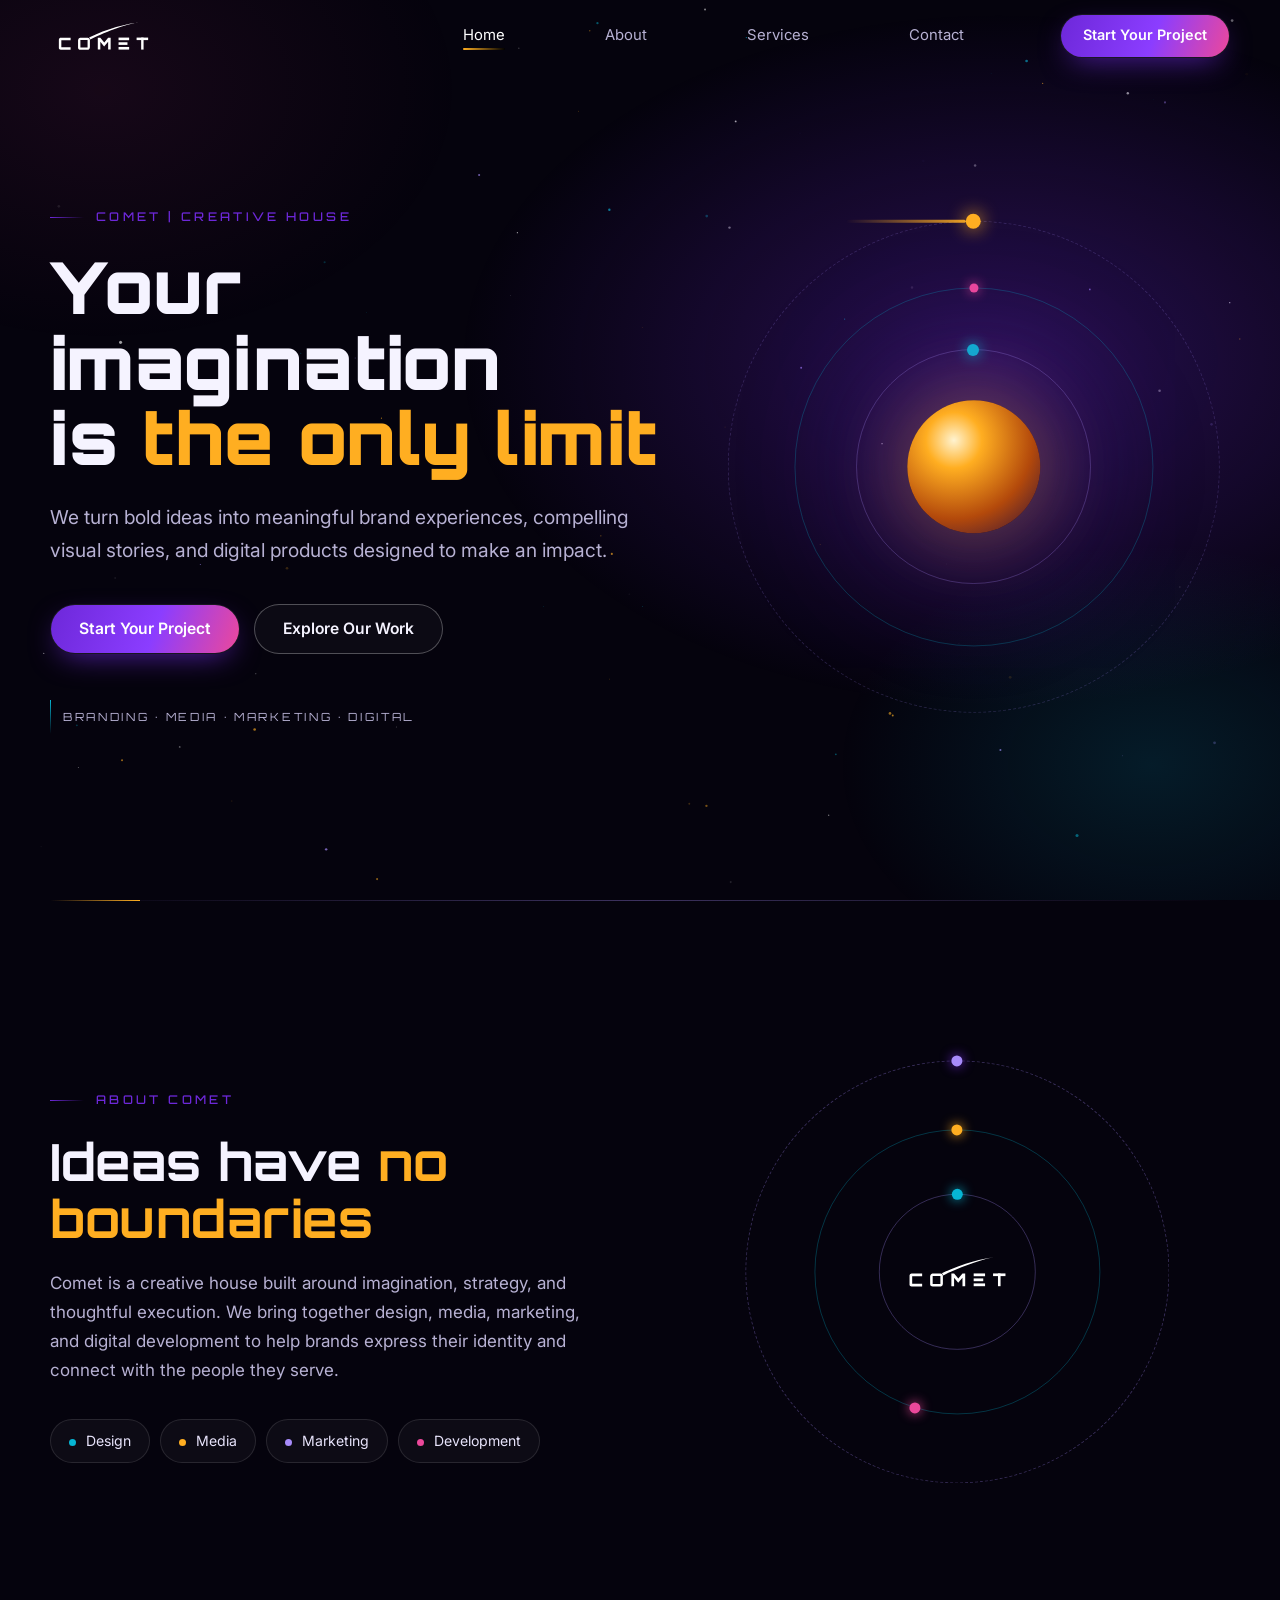
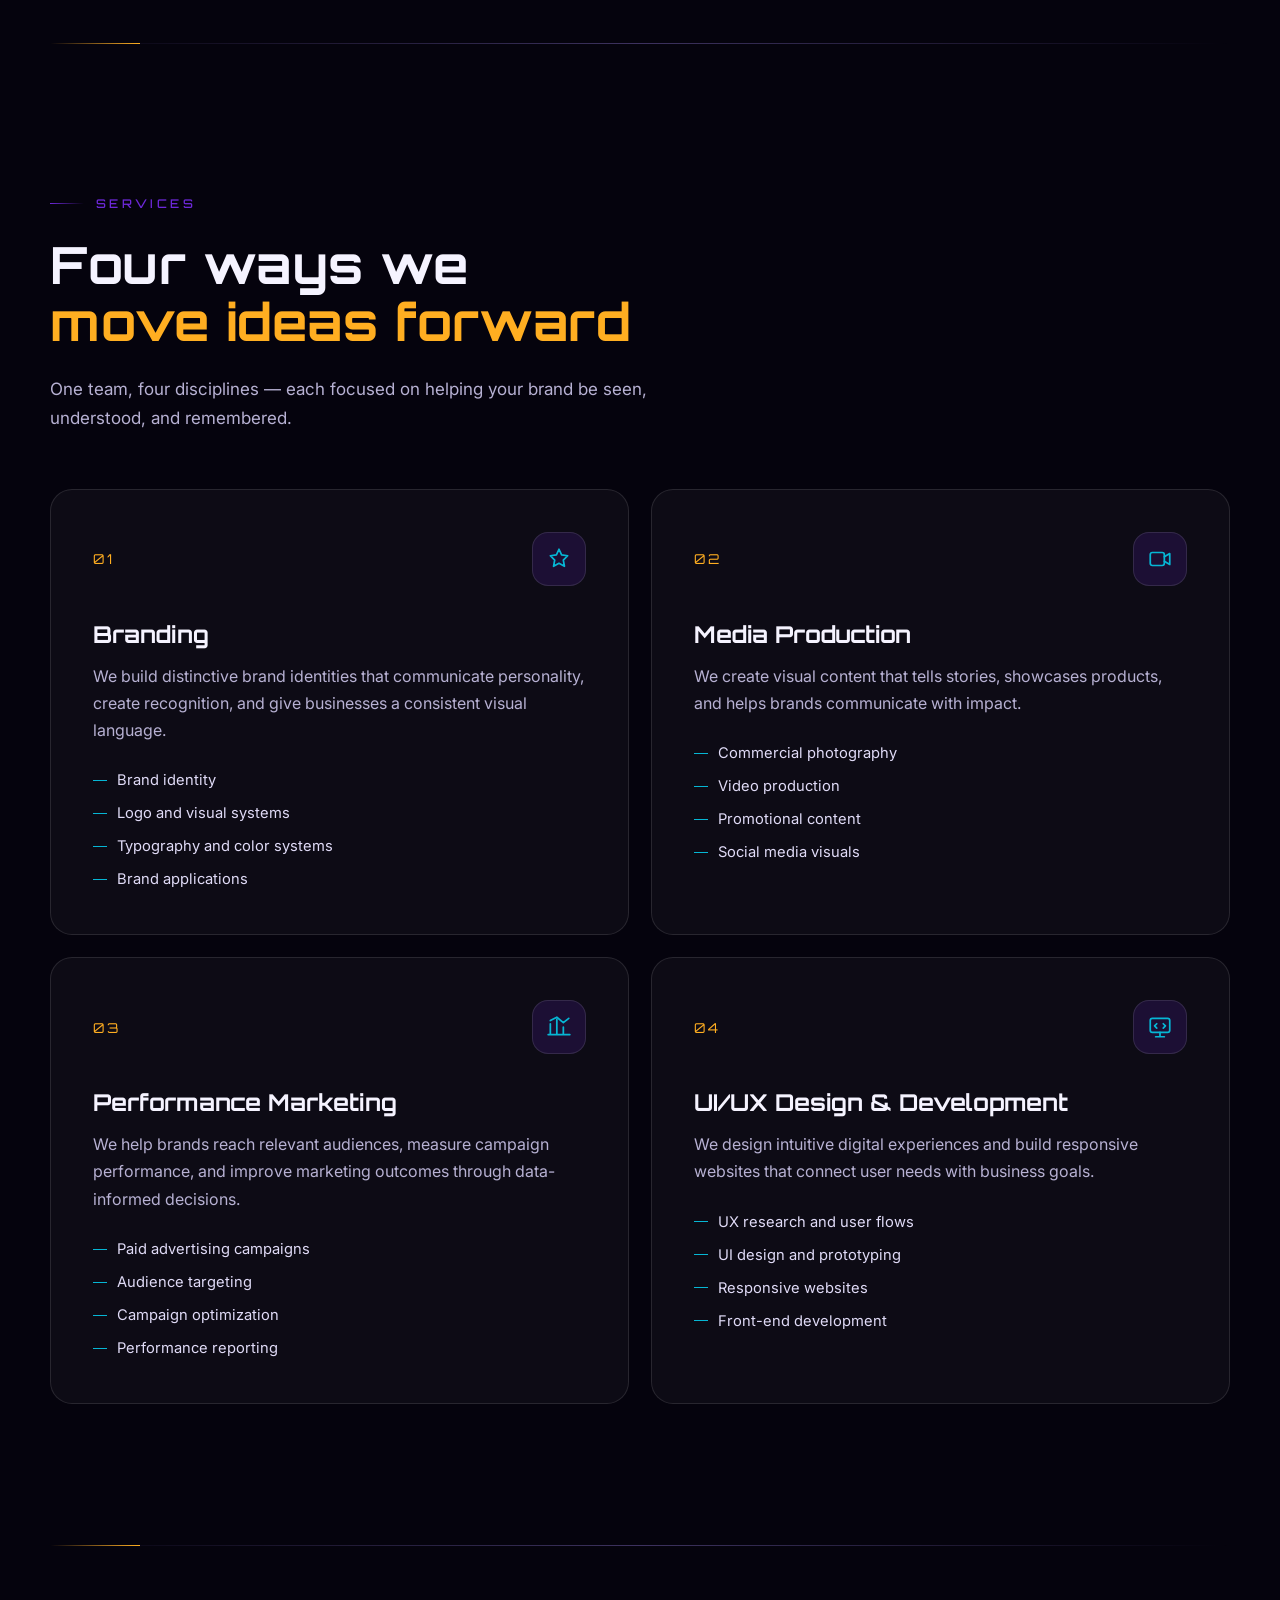
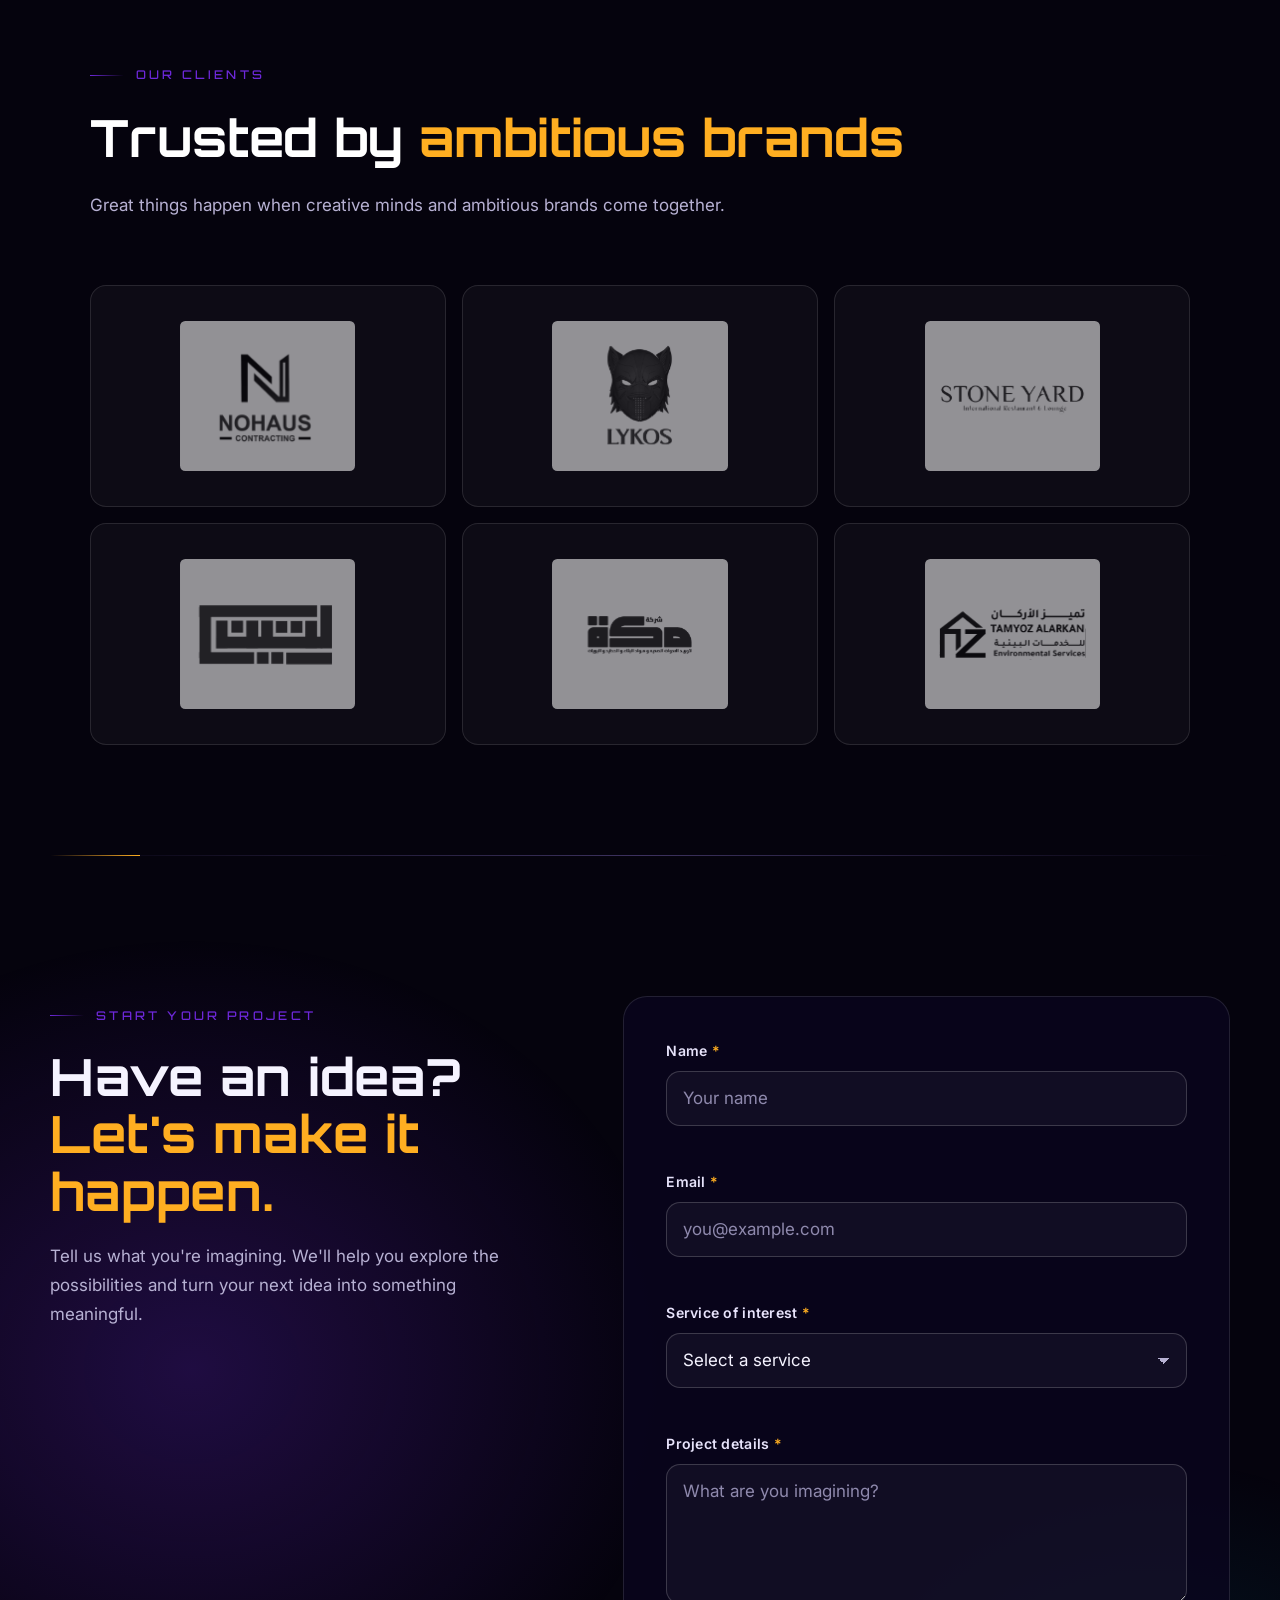
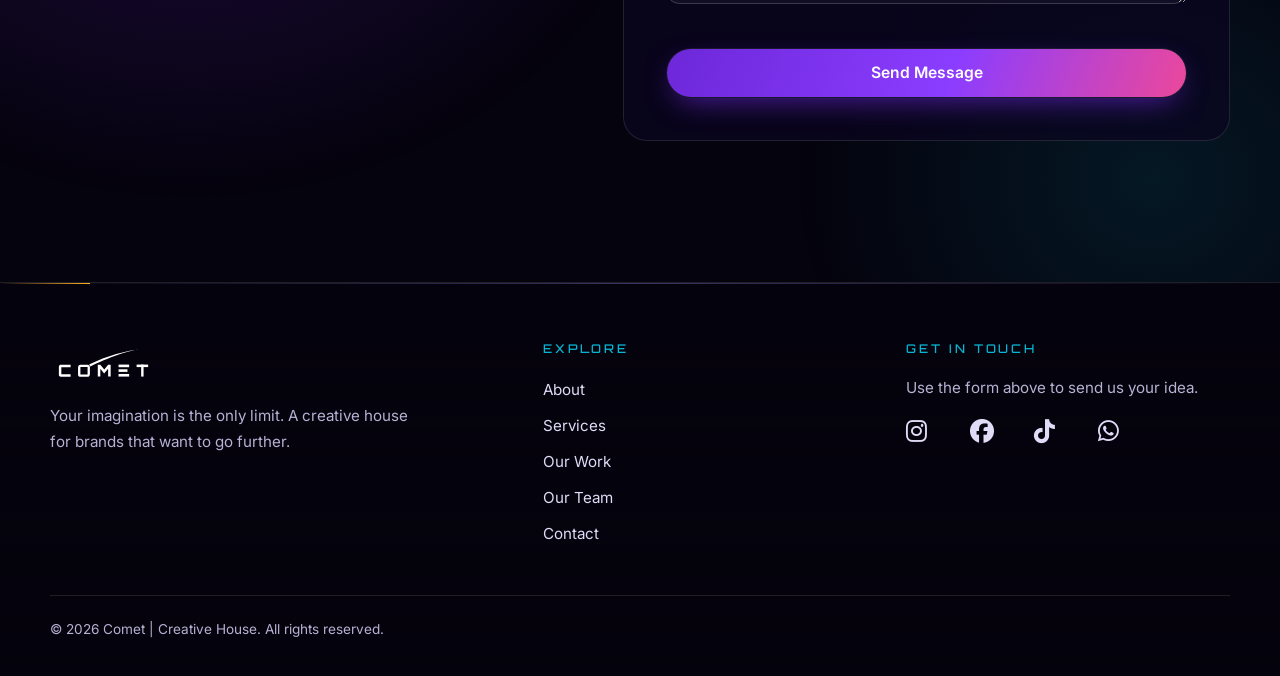
==== commit 59158e06: "Update index.html" ====
--- a/index.html
+++ b/index.html
@@ -1818,7 +1818,7 @@
 
       .client-item img {
         max-width: 115px;
-        max-height: 50px;
+        max-height: 60px;
       }
 
     }
@@ -2785,4 +2785,4 @@
   </script>
 </body>
 
-</html>+</html>
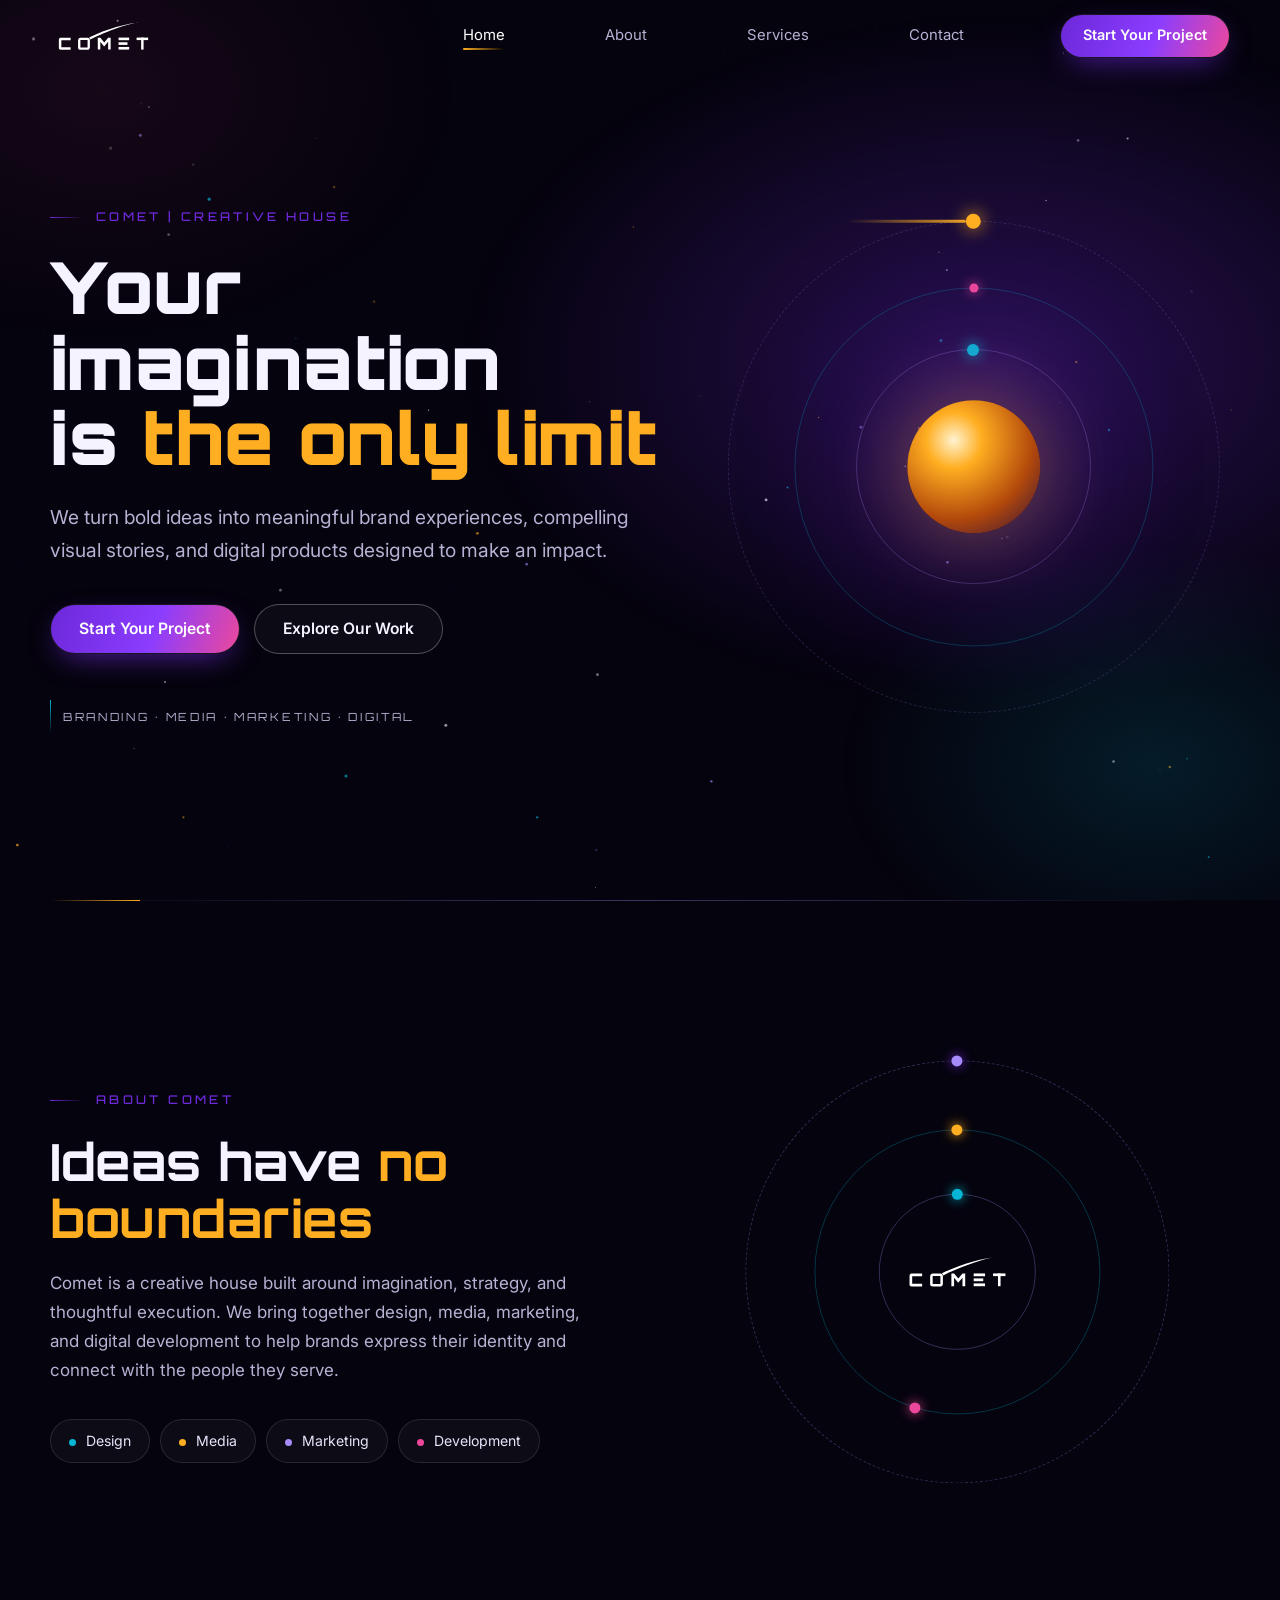
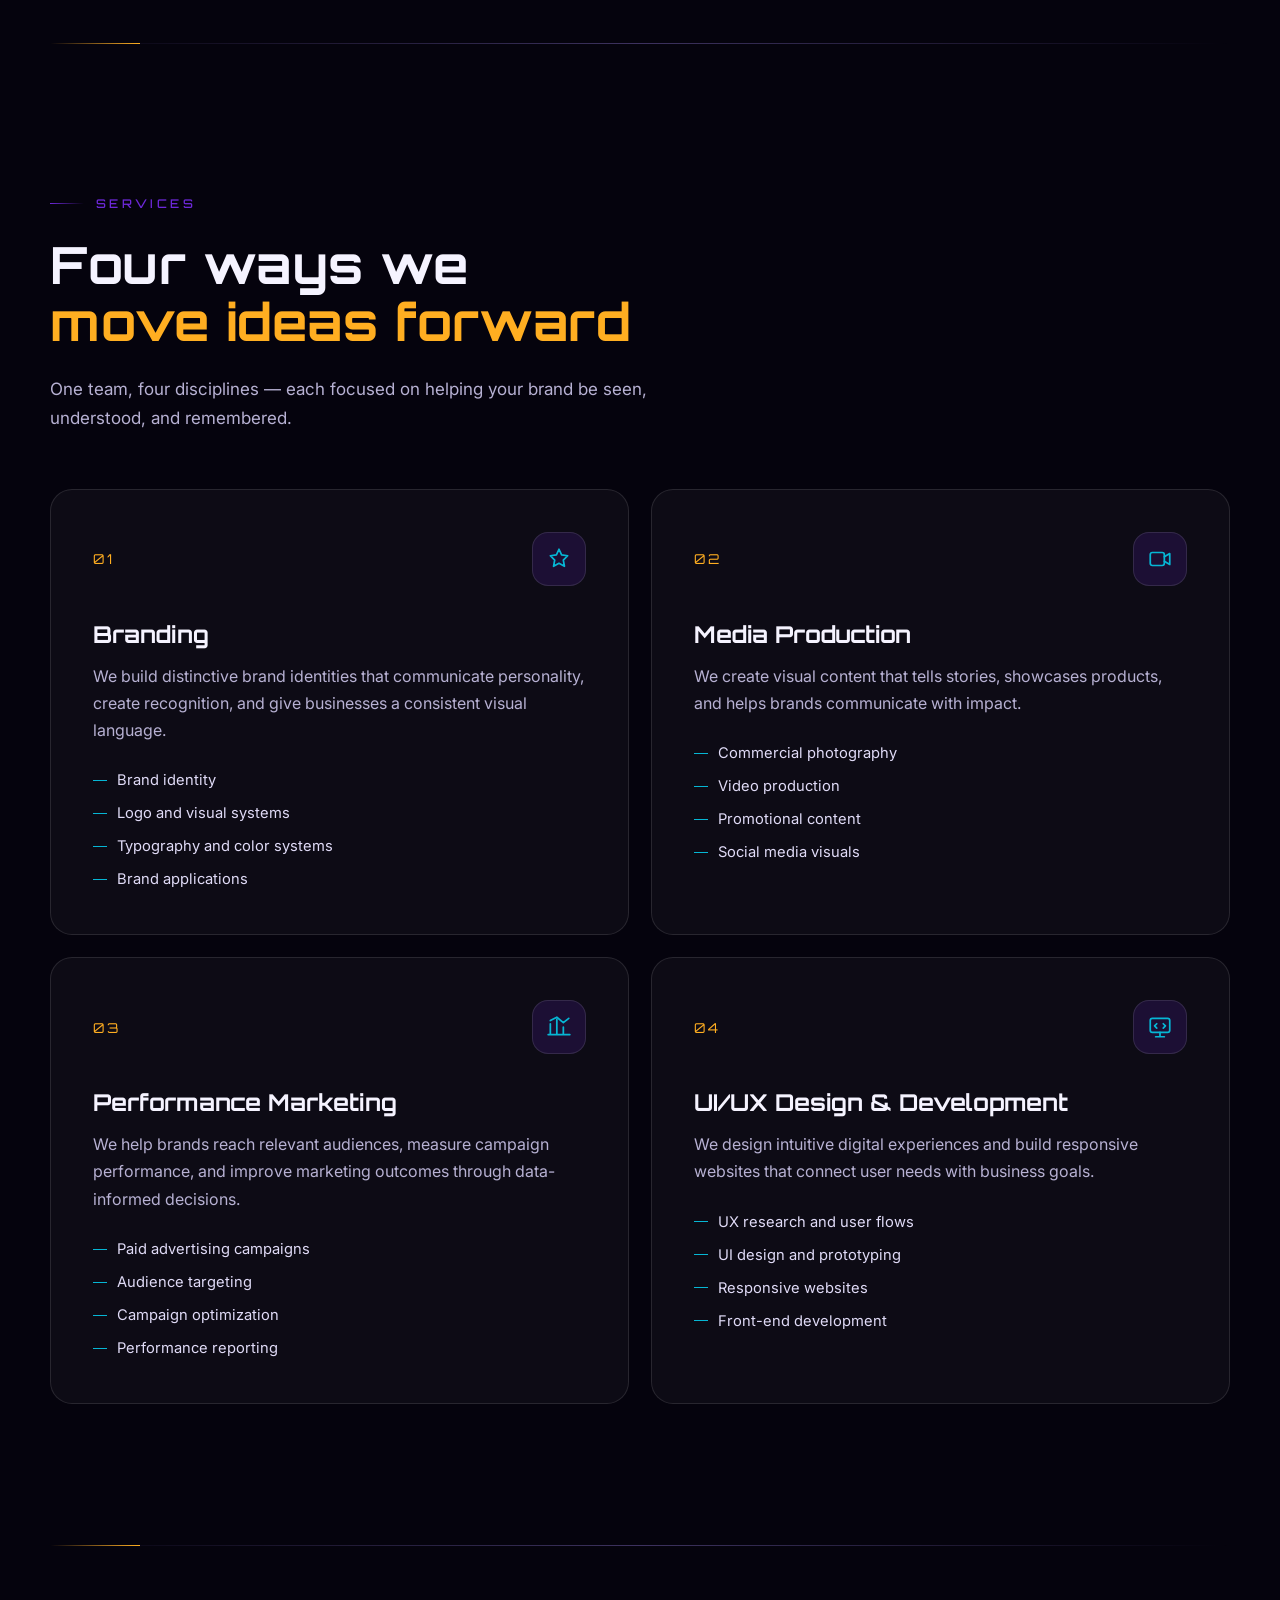
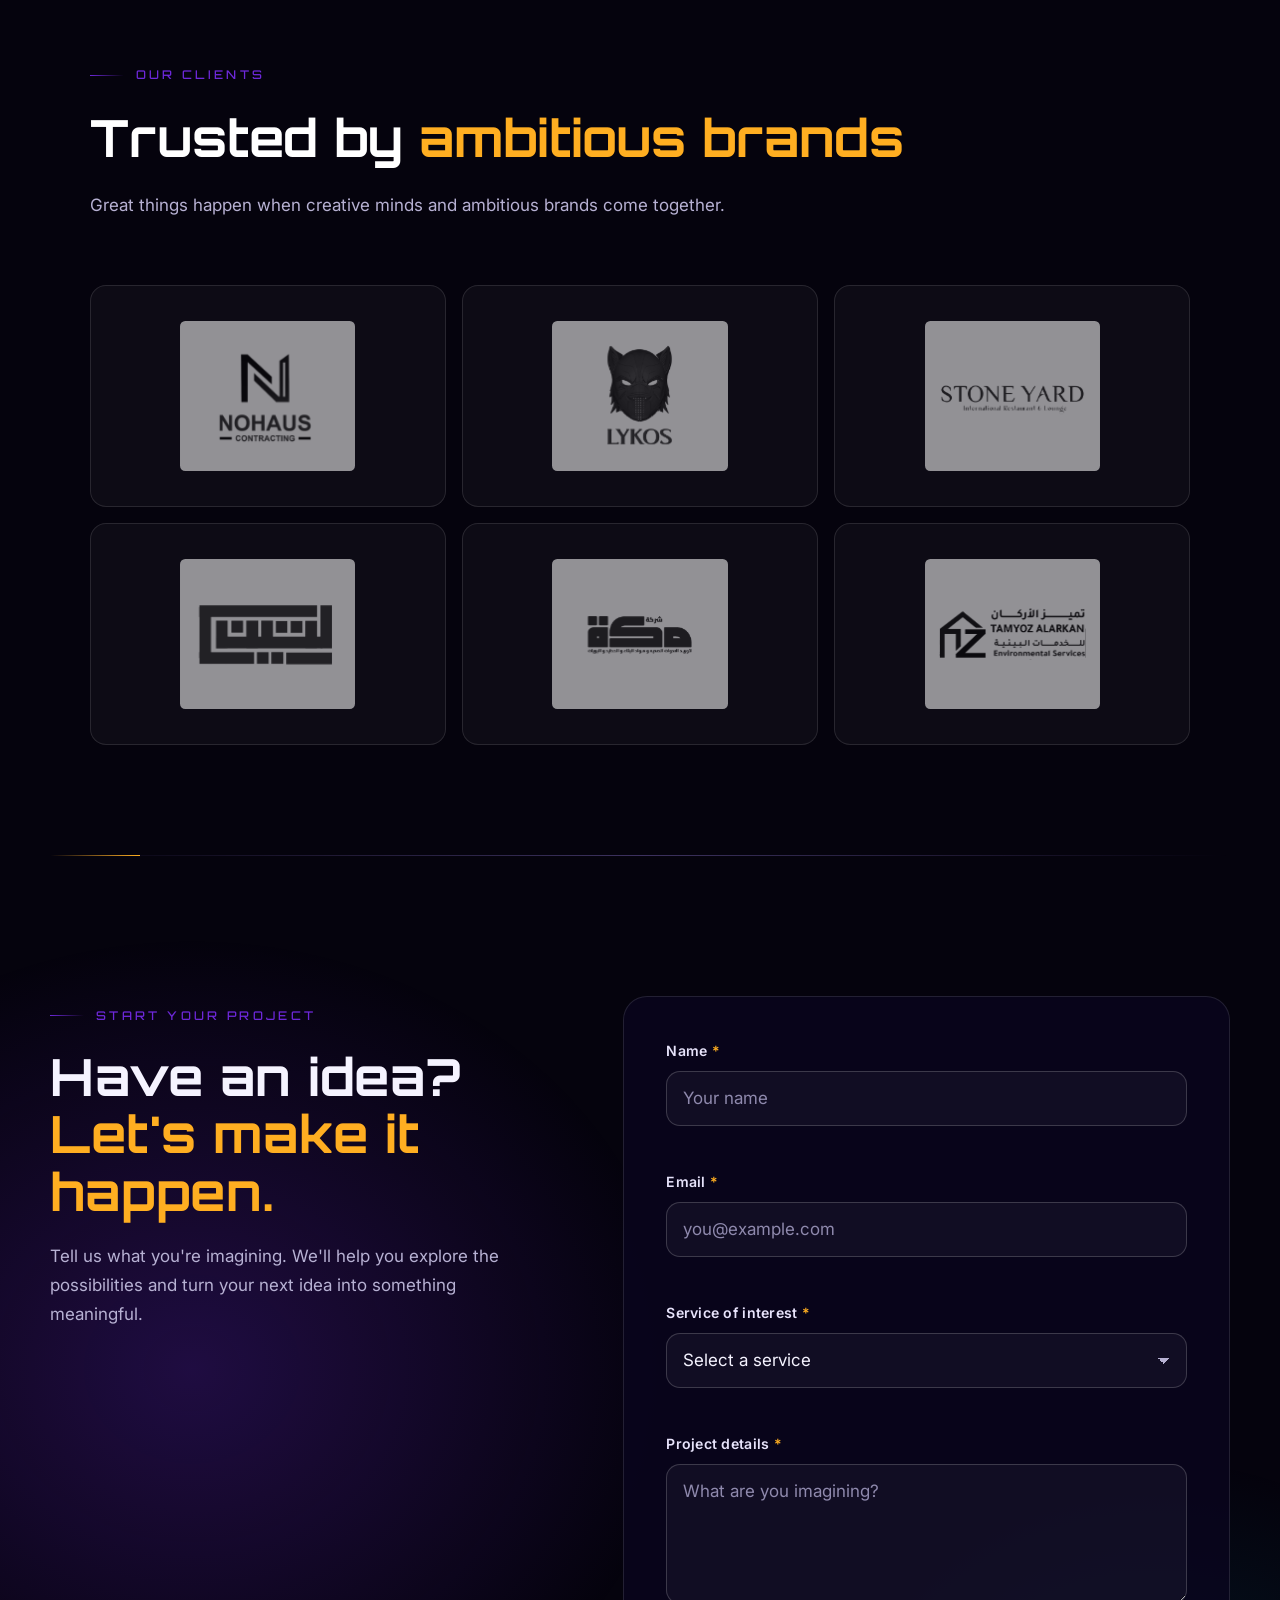
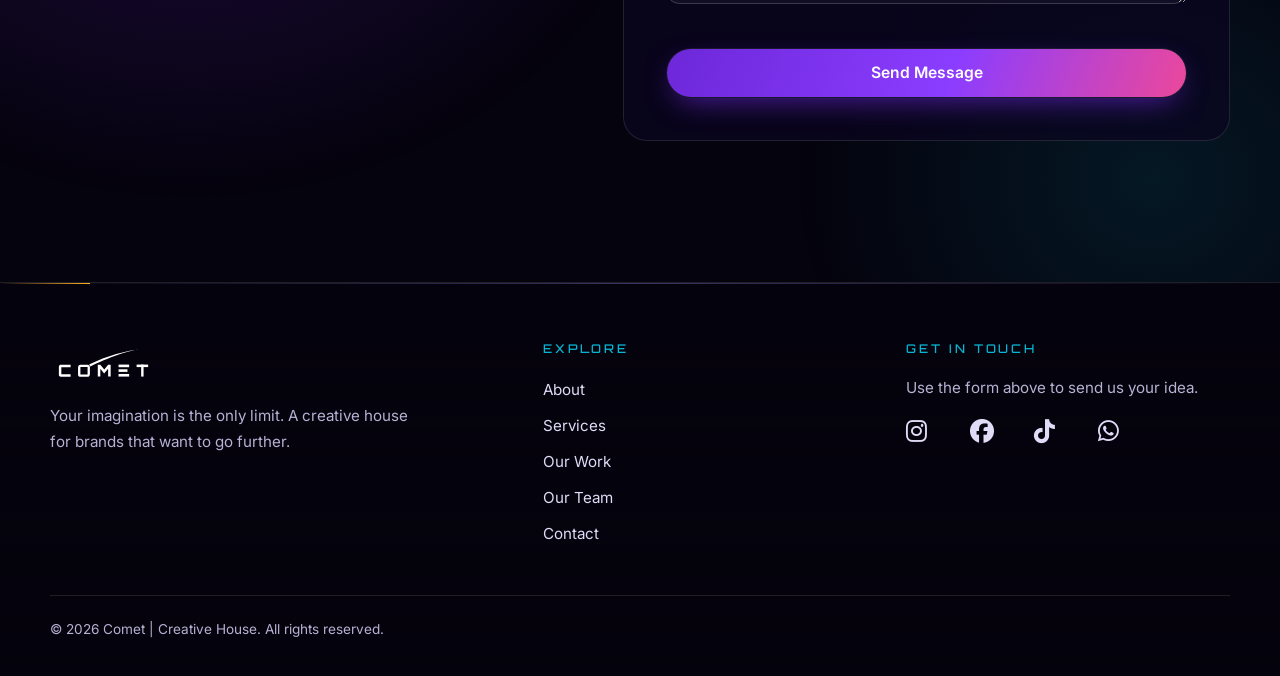
==== commit 0cda942e: "Update index.html" ====
--- a/index.html
+++ b/index.html
@@ -1818,7 +1818,7 @@
 
       .client-item img {
         max-width: 115px;
-        max-height: 60px;
+        max-height: 70px;
       }
 
     }
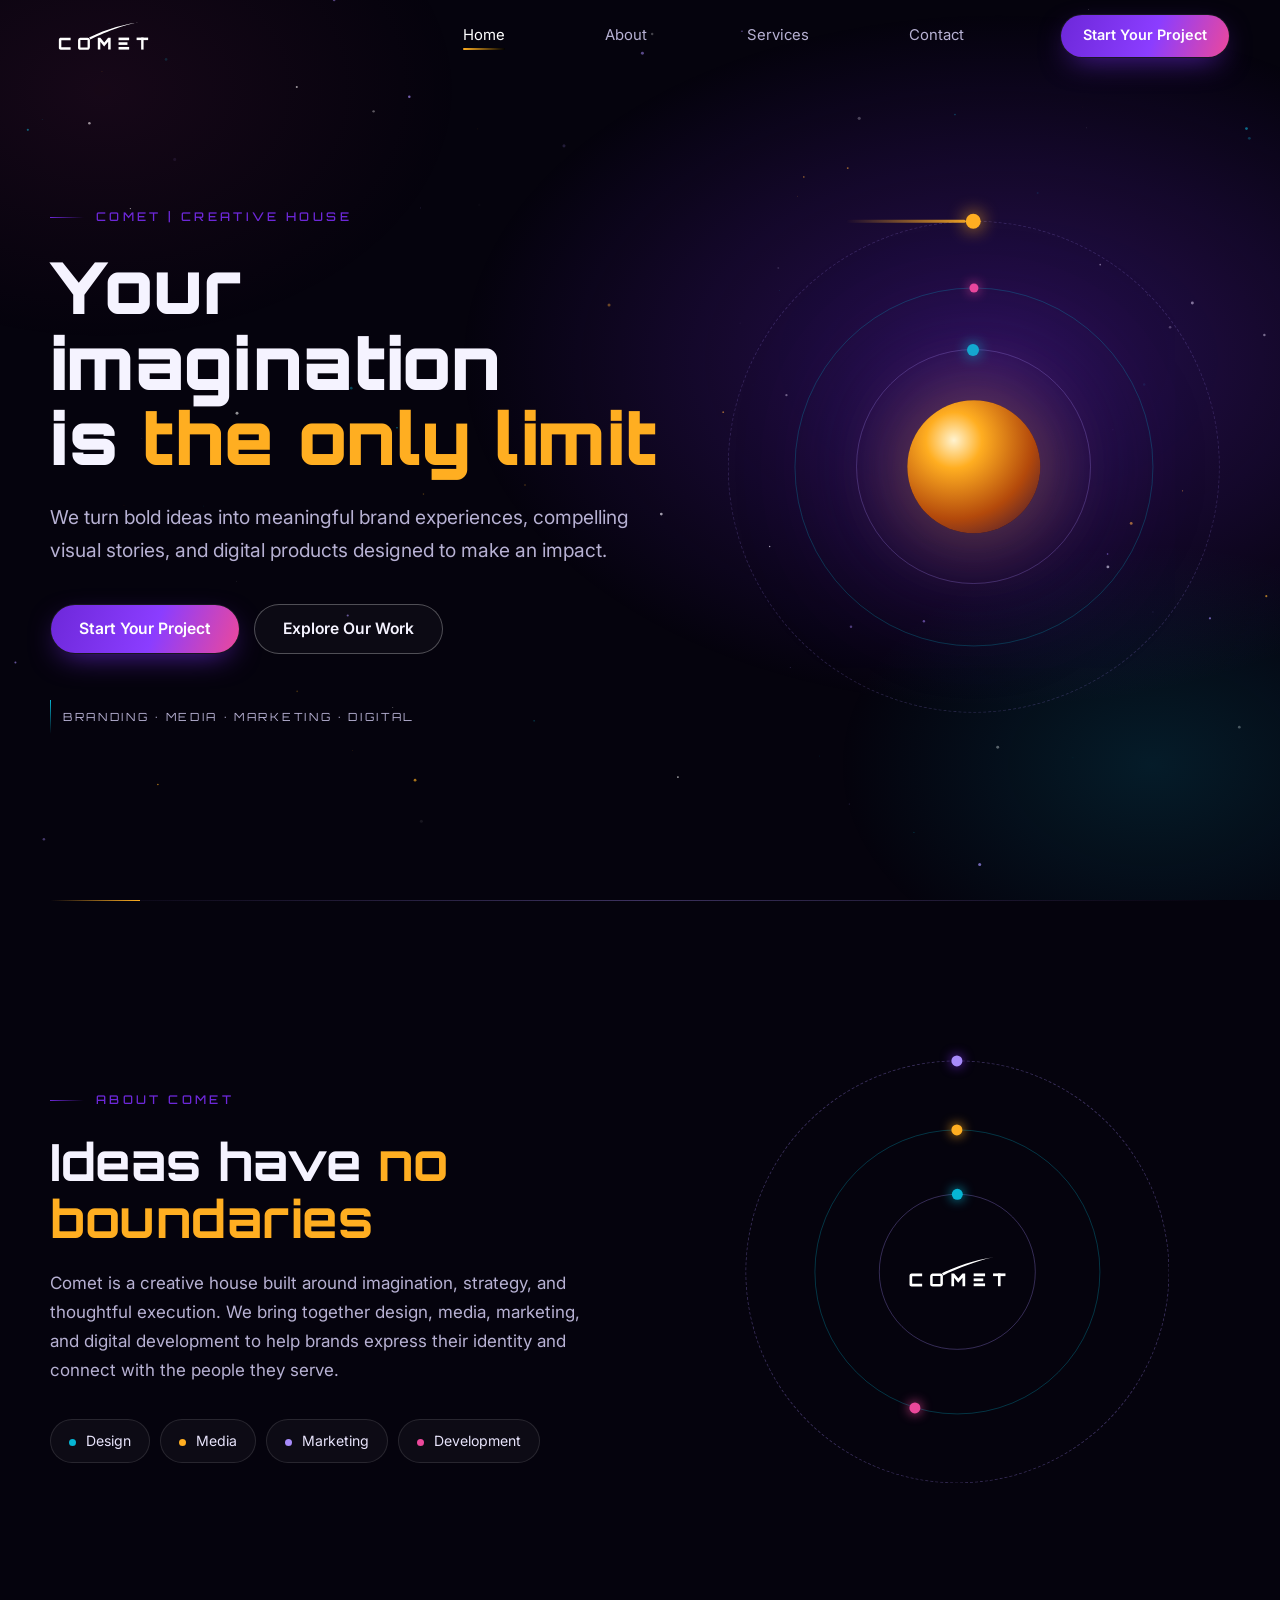
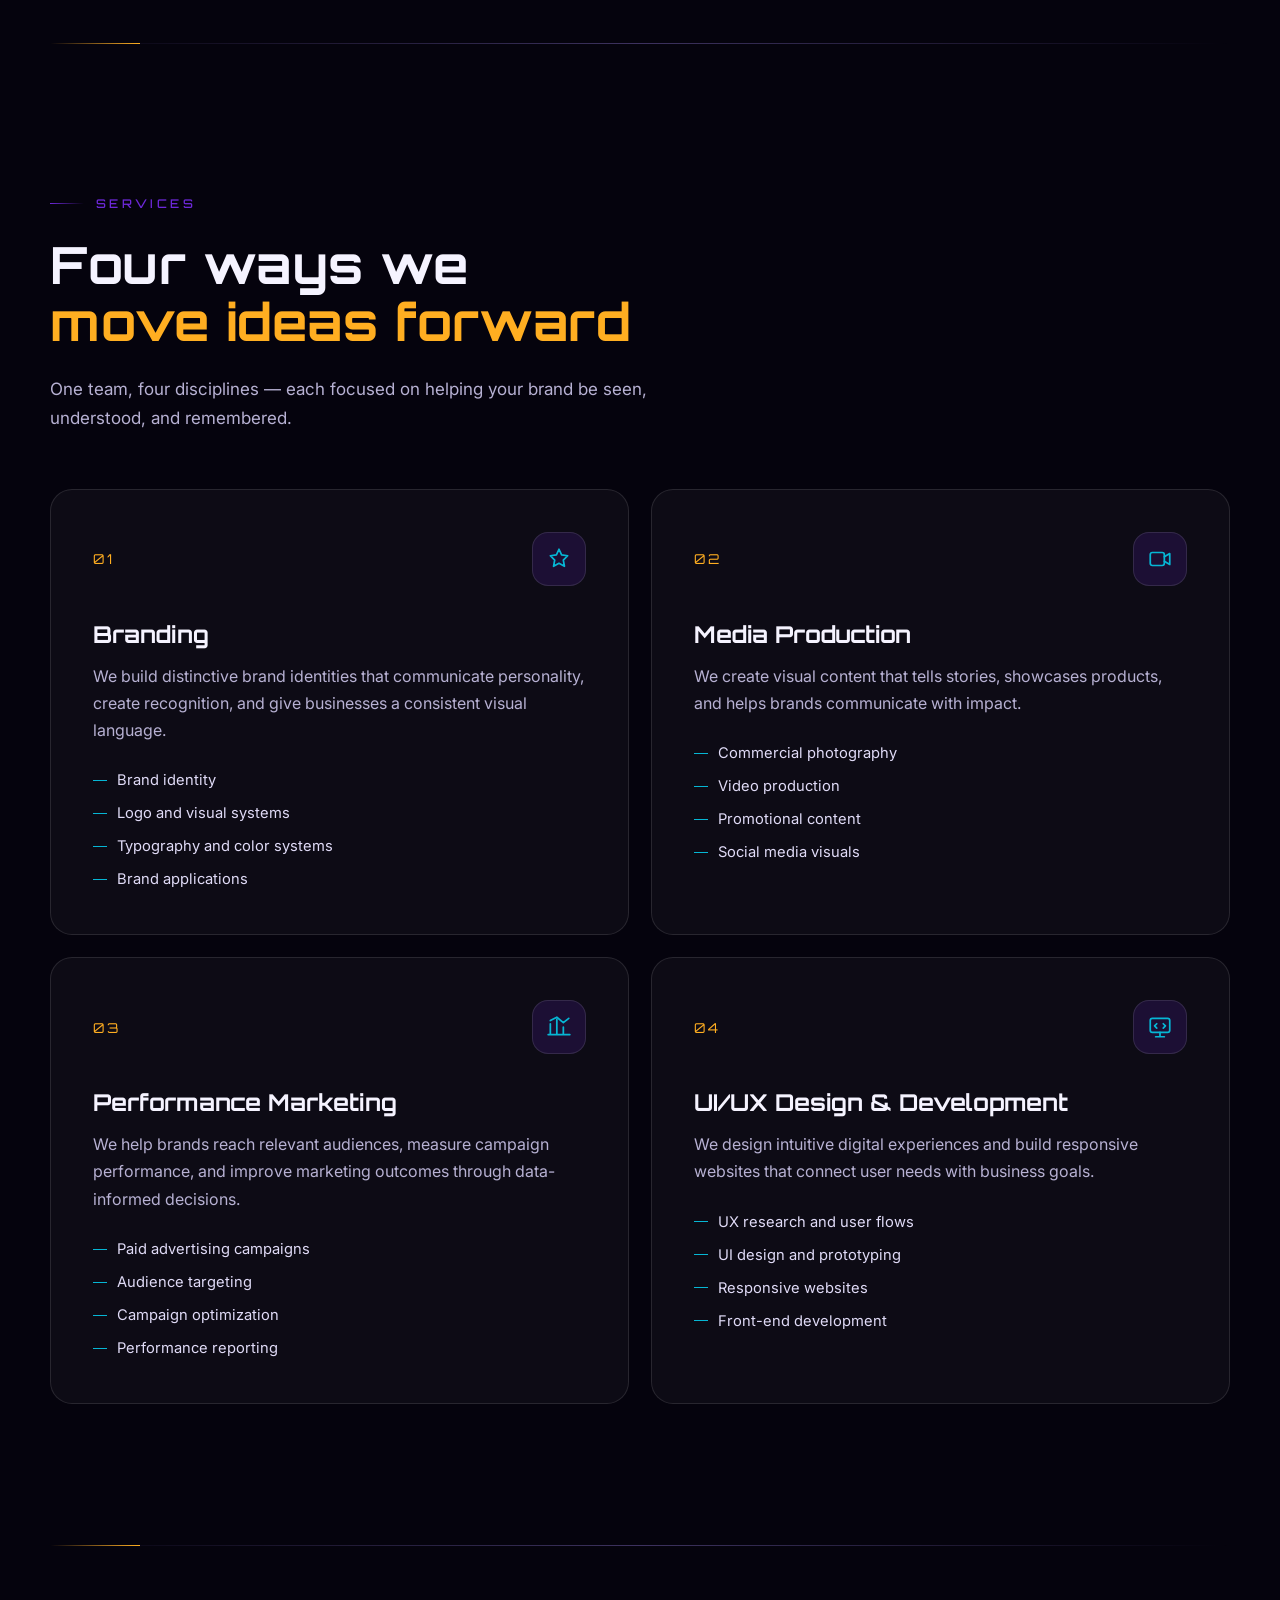
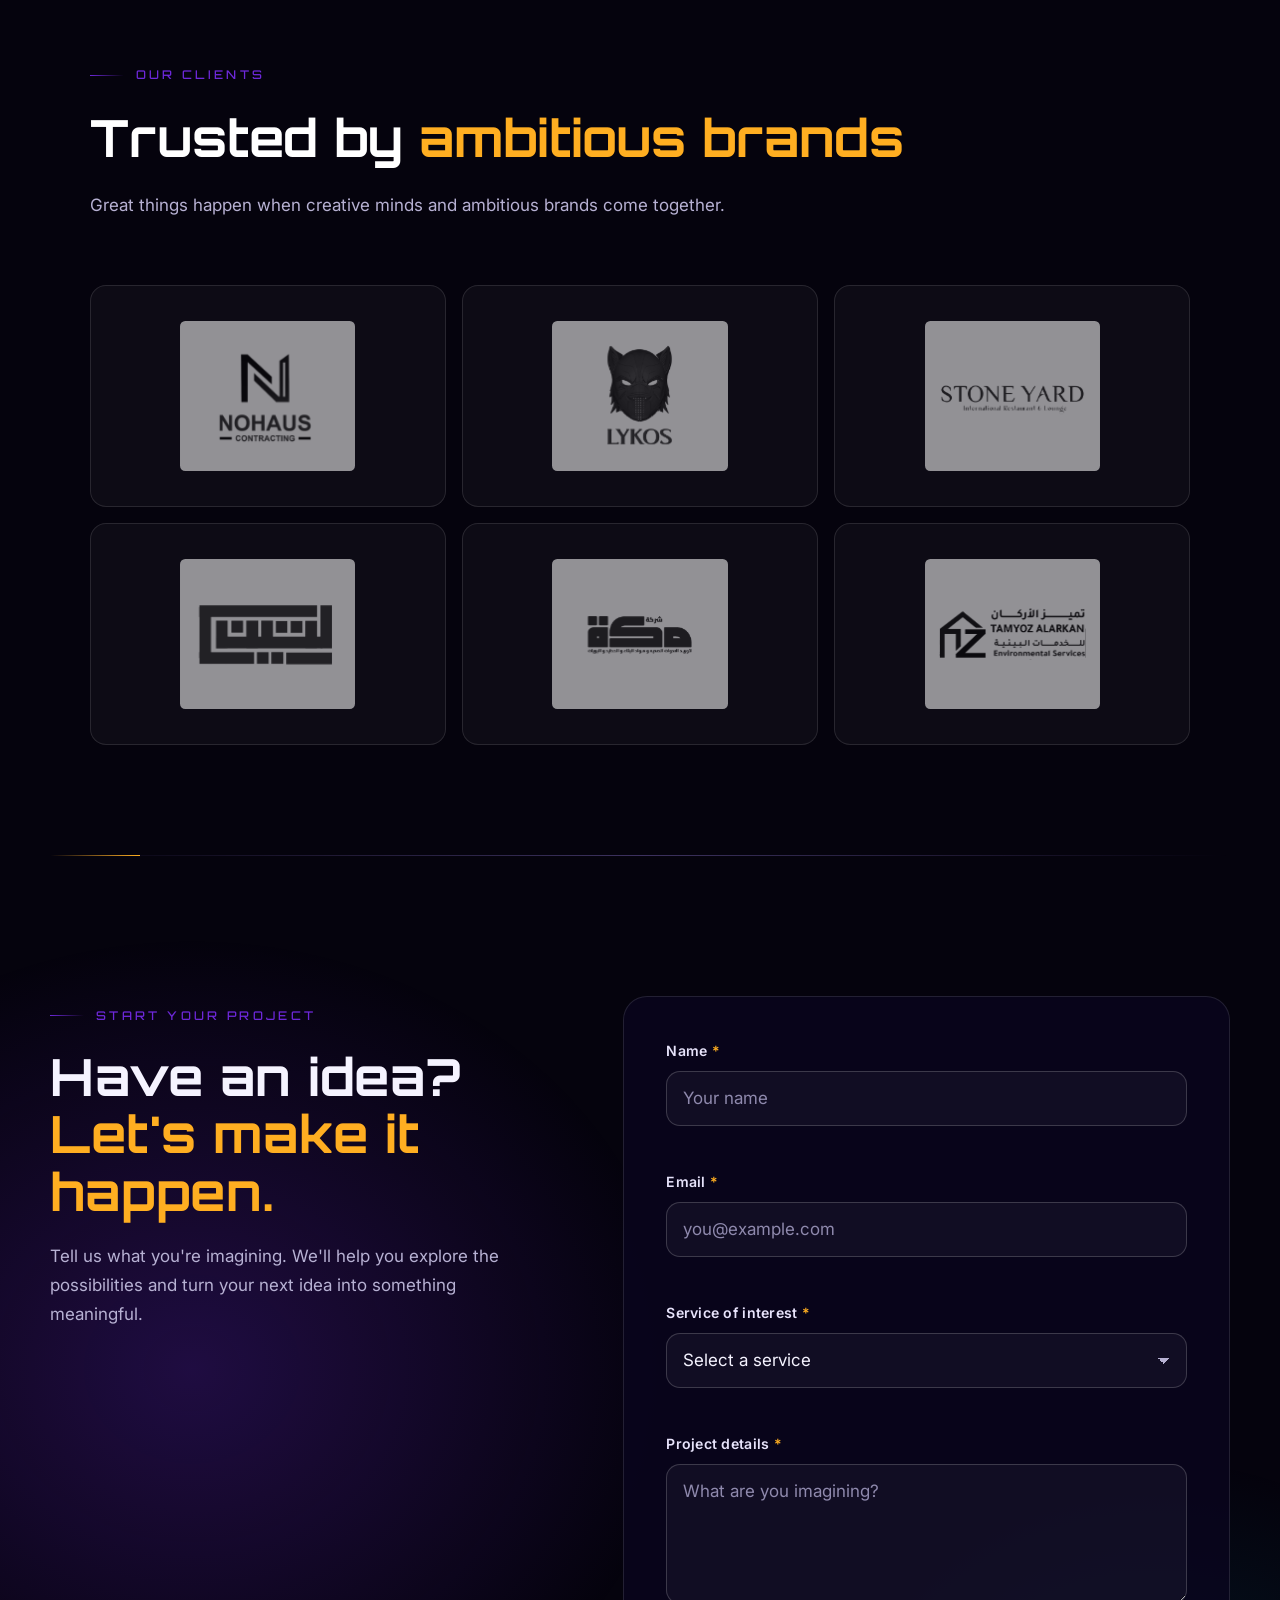
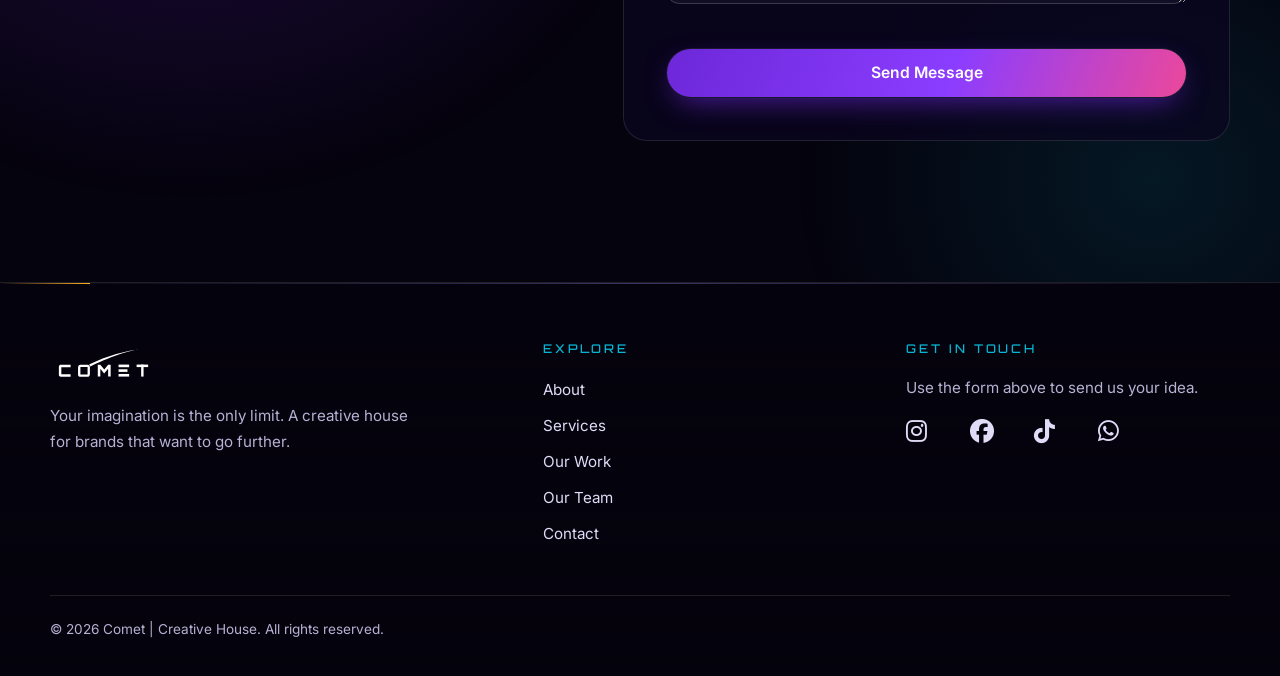
==== commit c06c639f: "Update index.html" ====
--- a/index.html
+++ b/index.html
@@ -1818,7 +1818,7 @@
 
       .client-item img {
         max-width: 115px;
-        max-height: 70px;
+        max-height: 100px;
       }
 
     }
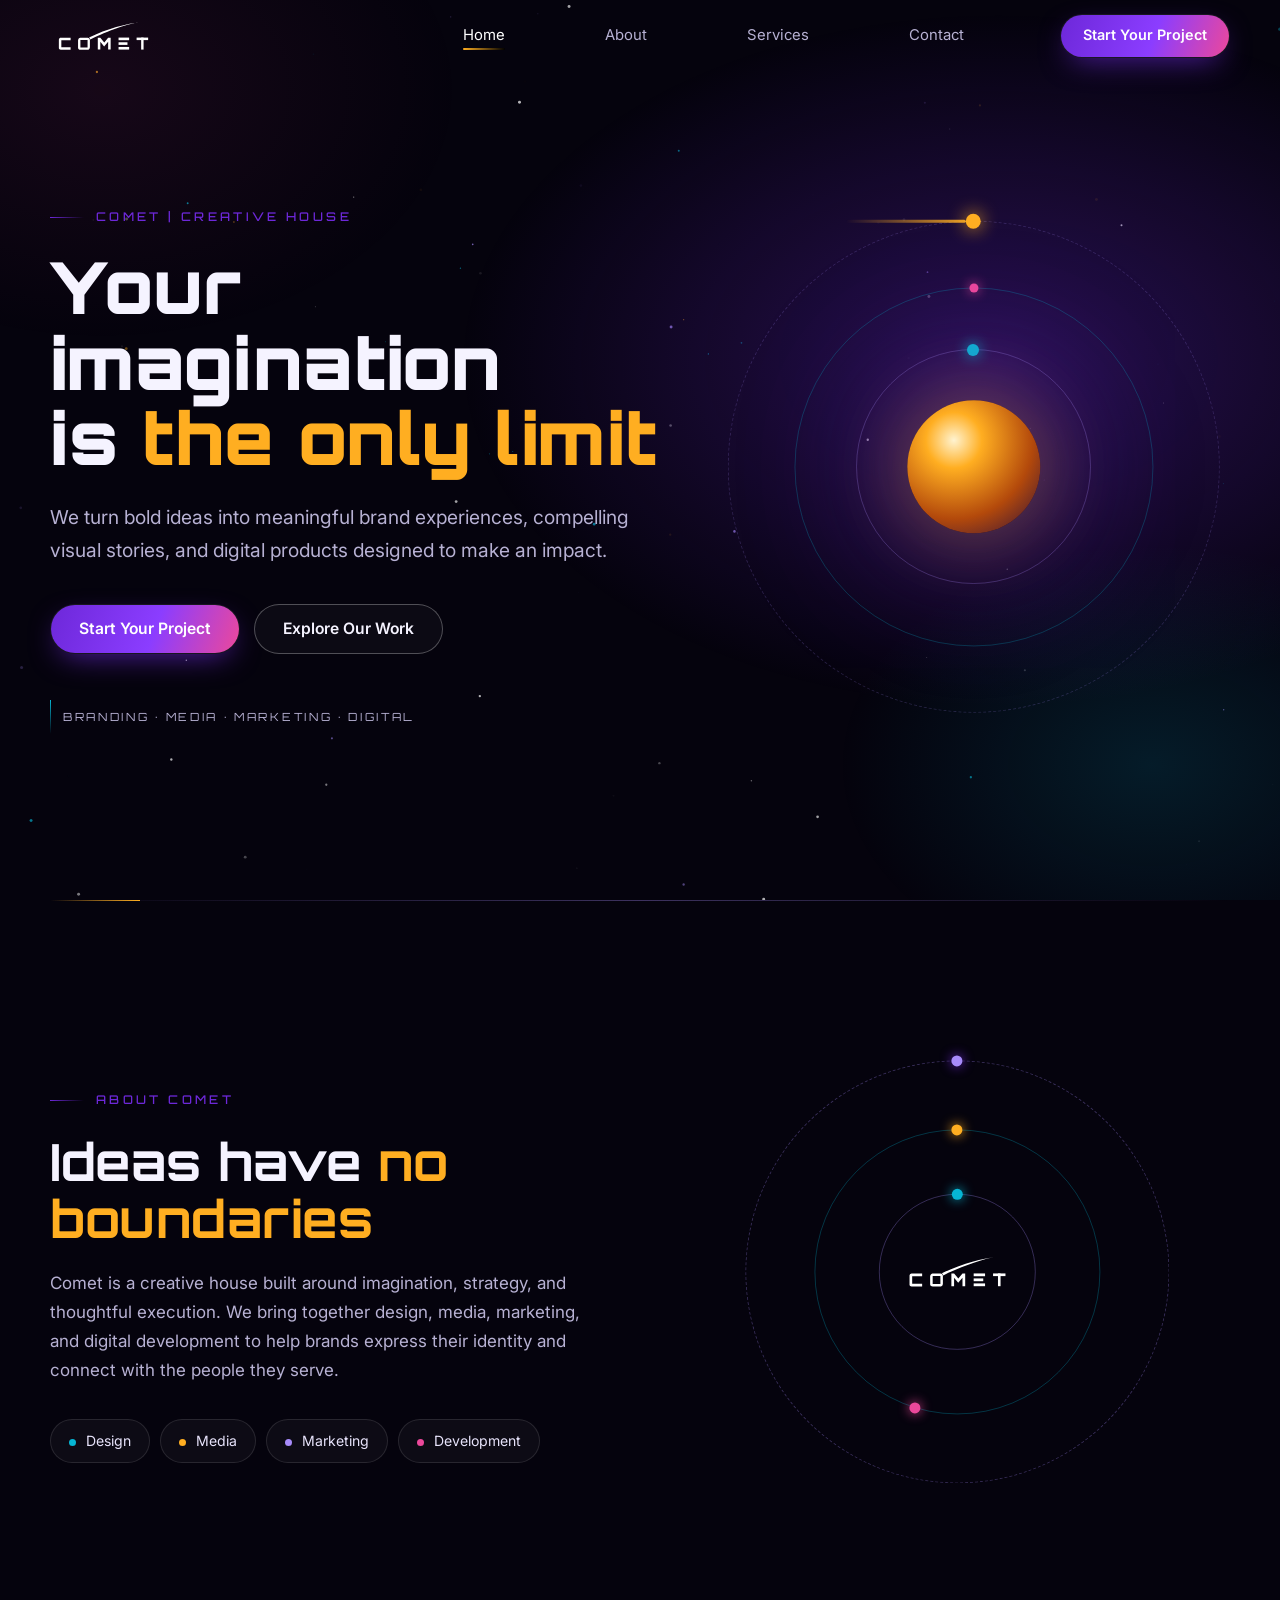
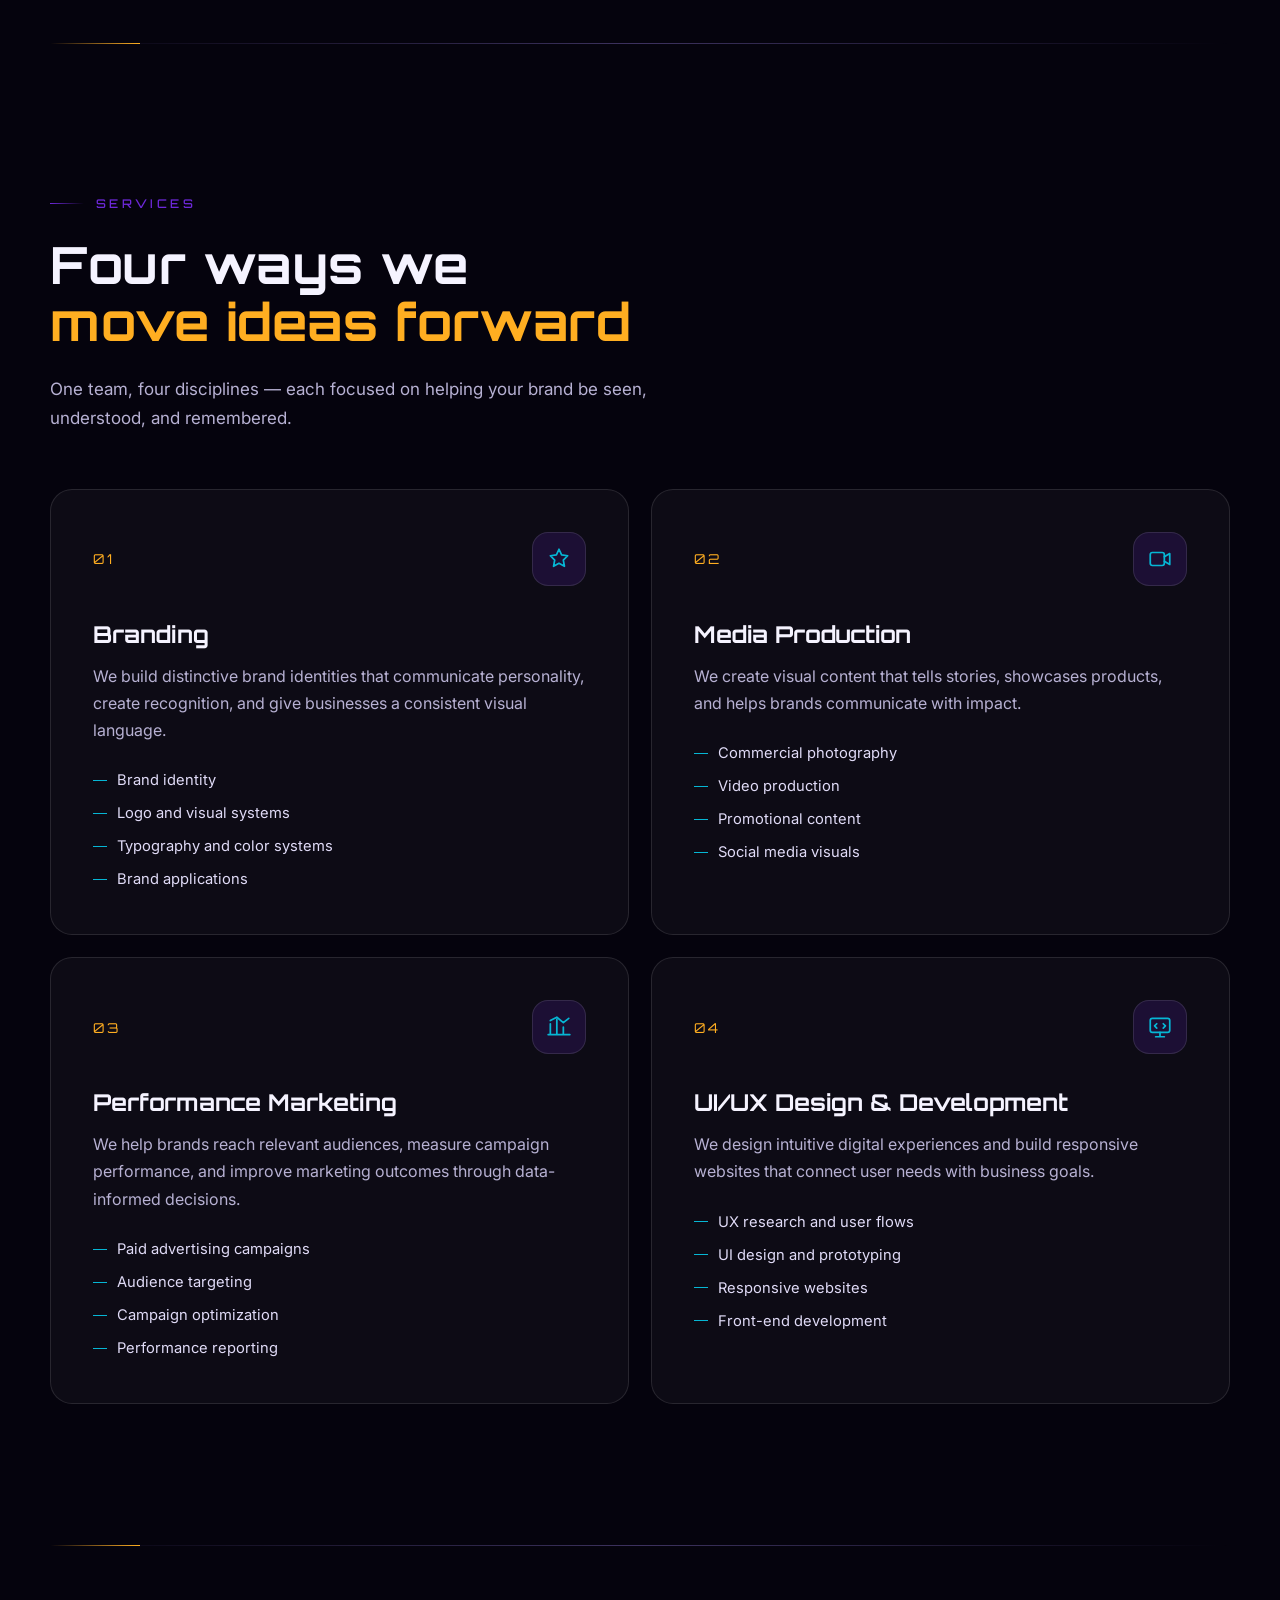
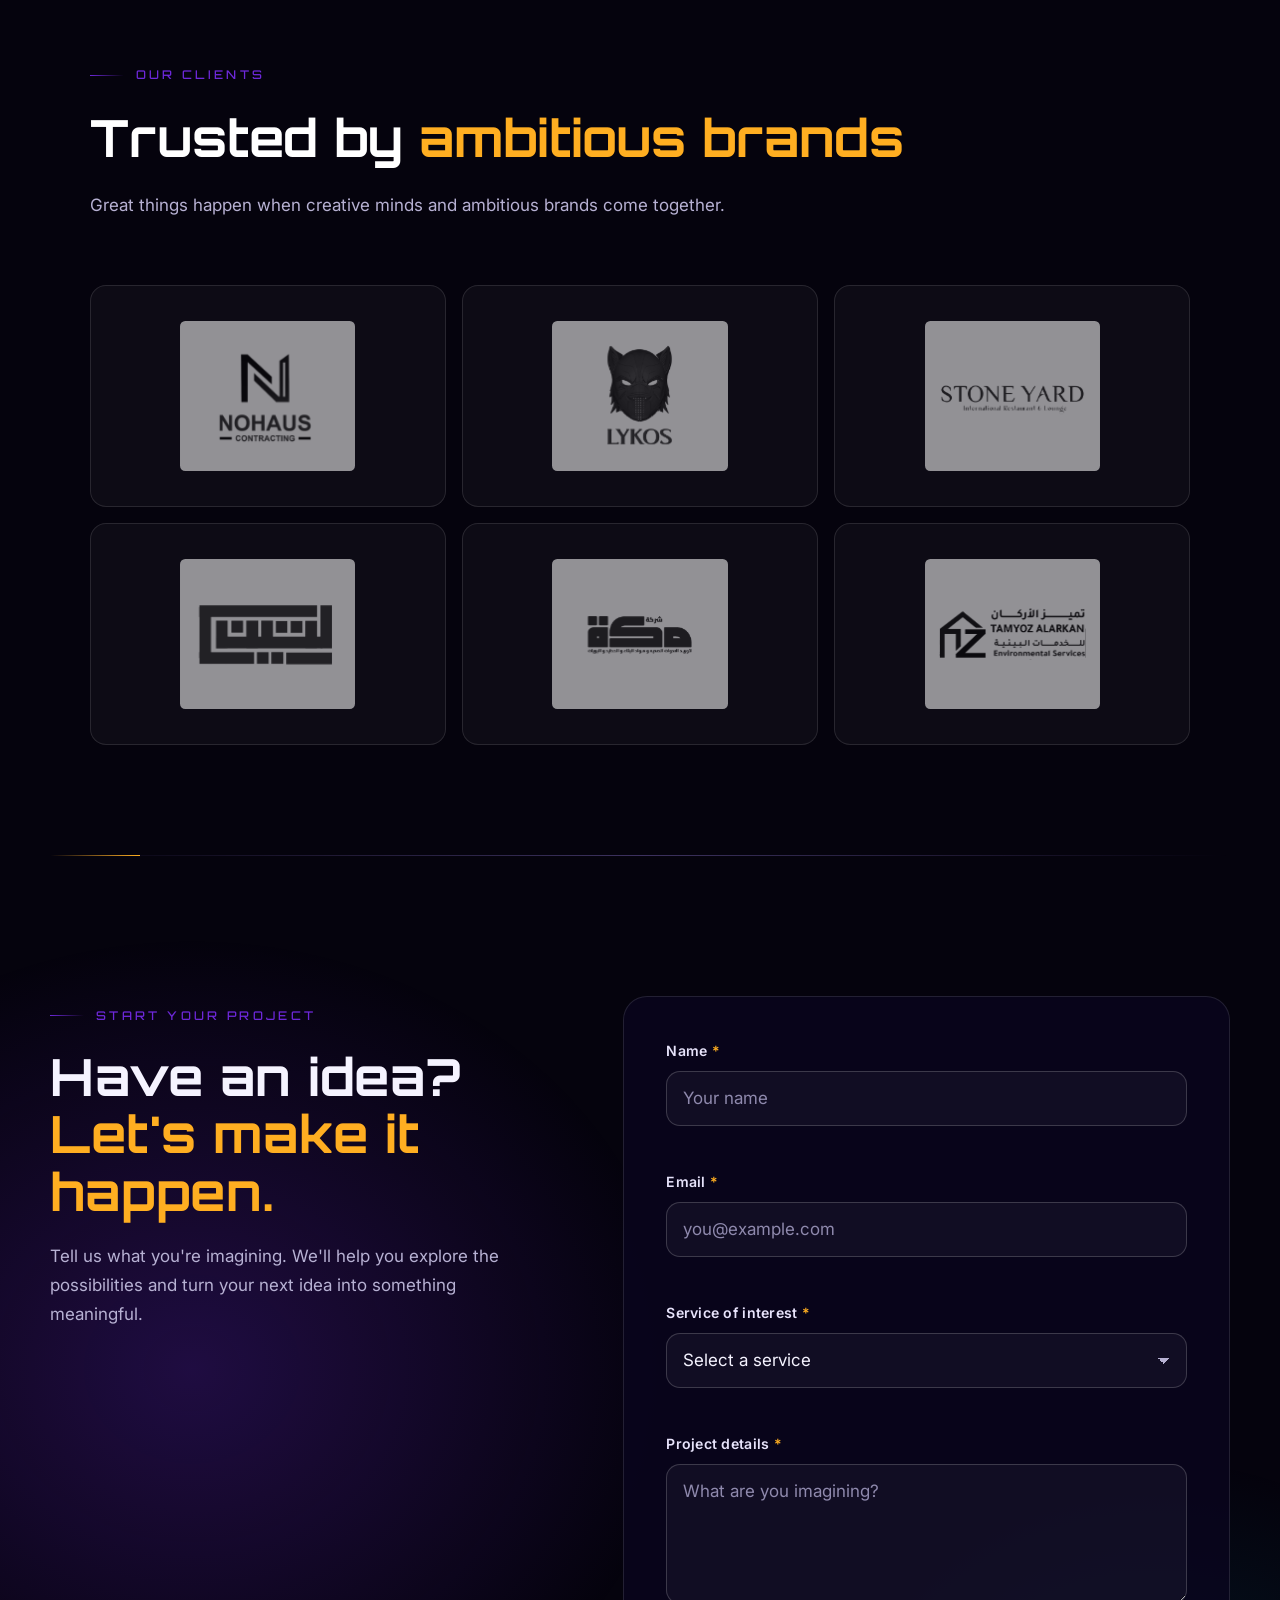
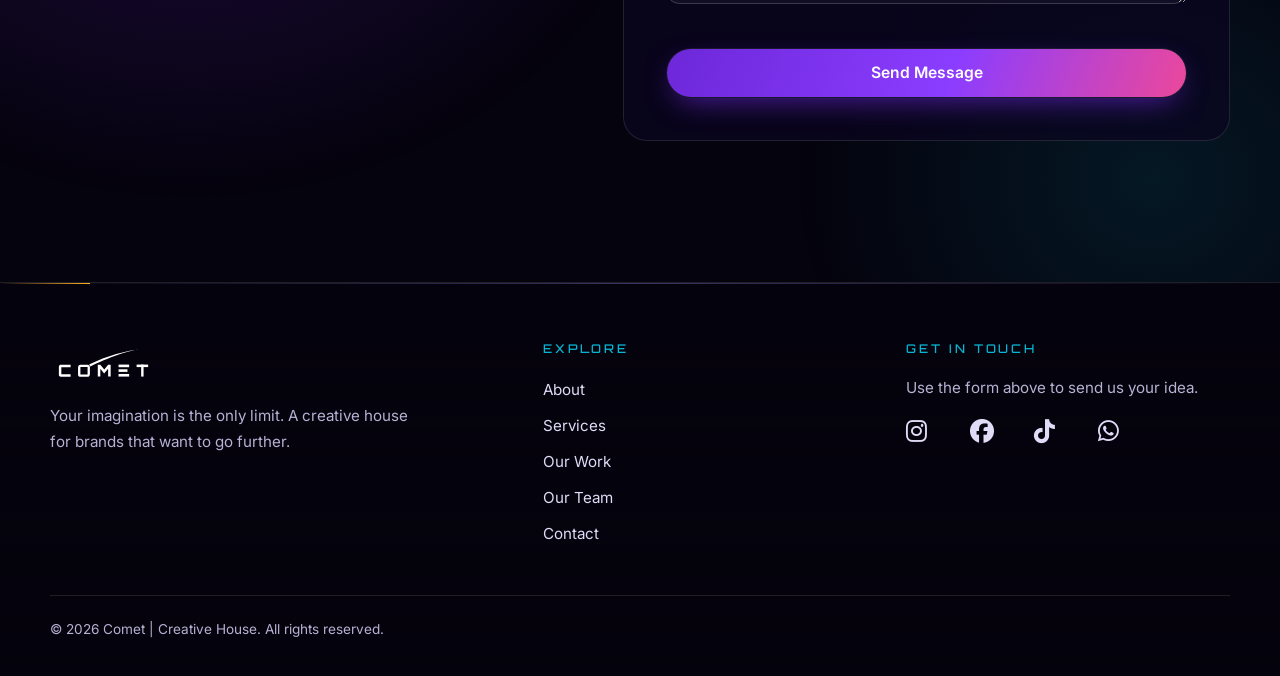
==== commit def1ef62: "Update index.html" ====
--- a/index.html
+++ b/index.html
@@ -1836,7 +1836,7 @@
 
       .client-item img {
         max-width: 95px;
-        max-height: 42px;
+        max-height: 56px;
       }
 
       .clients-footer {
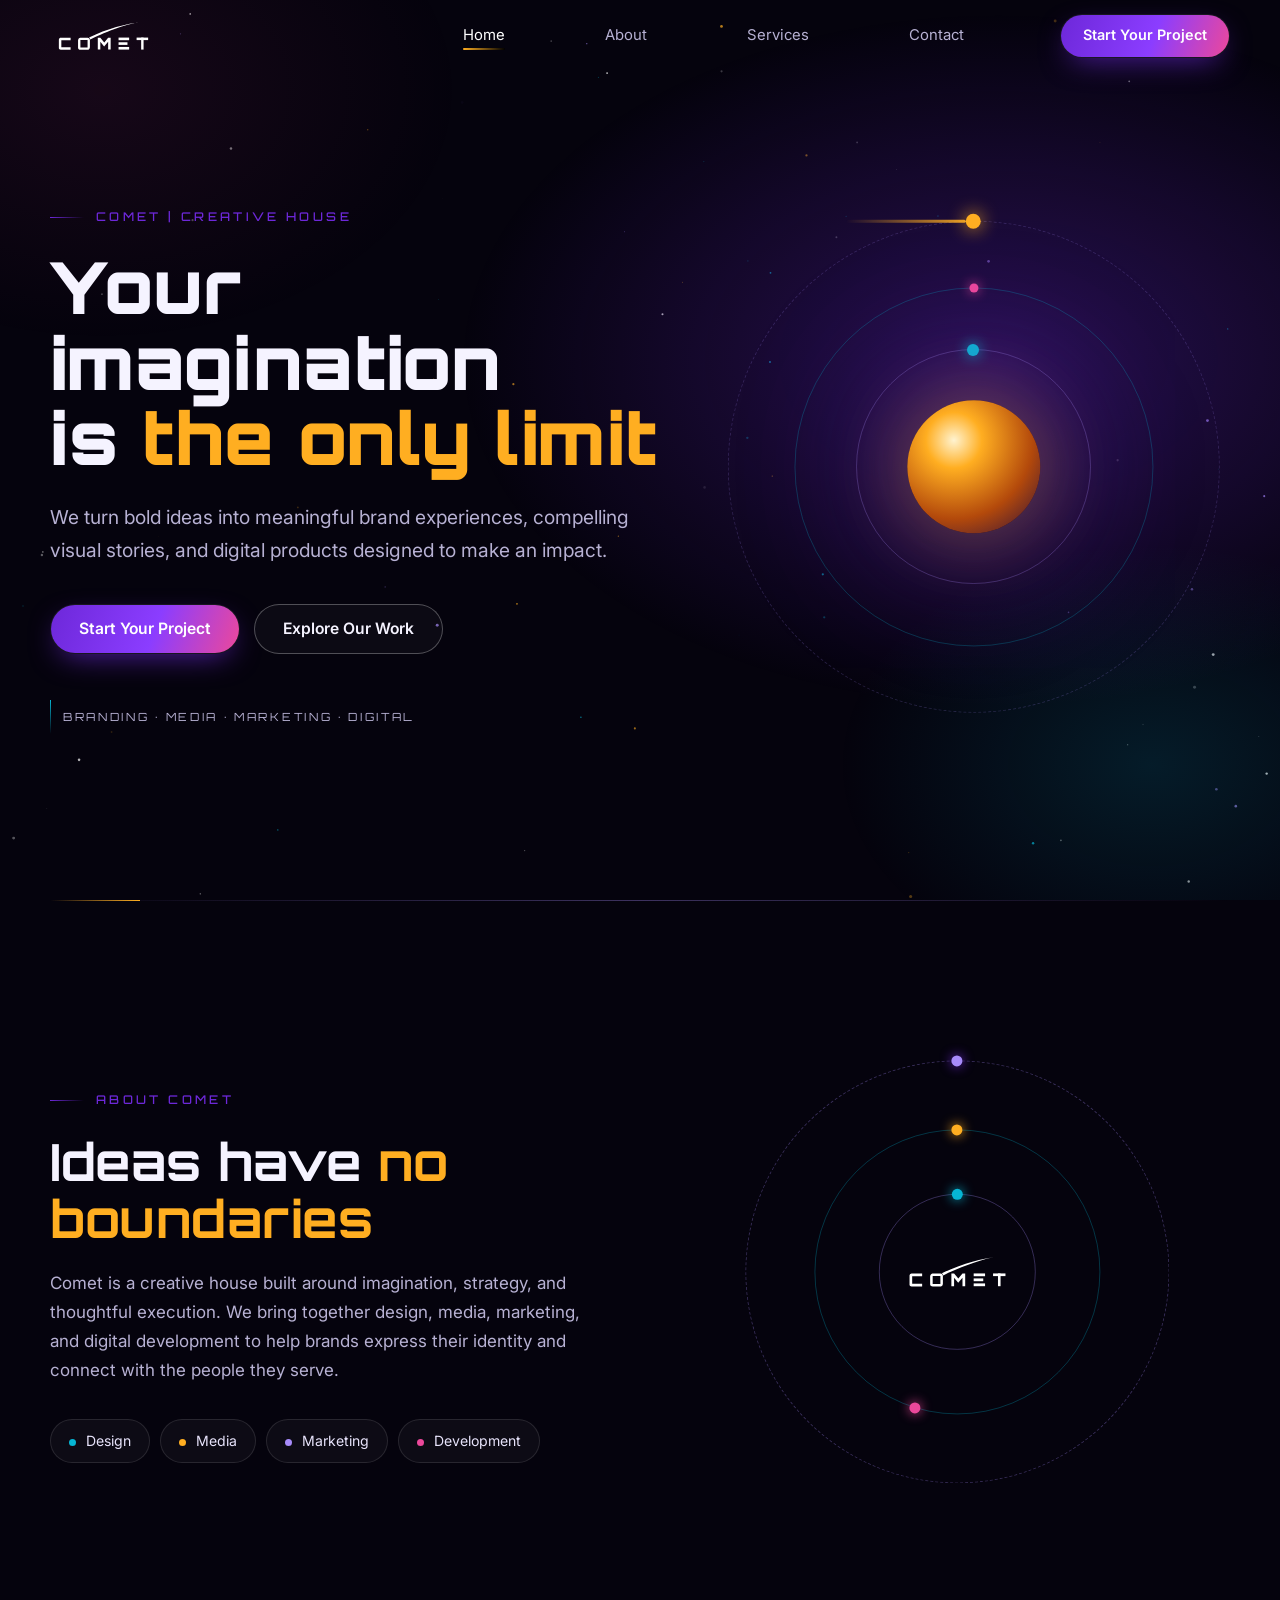
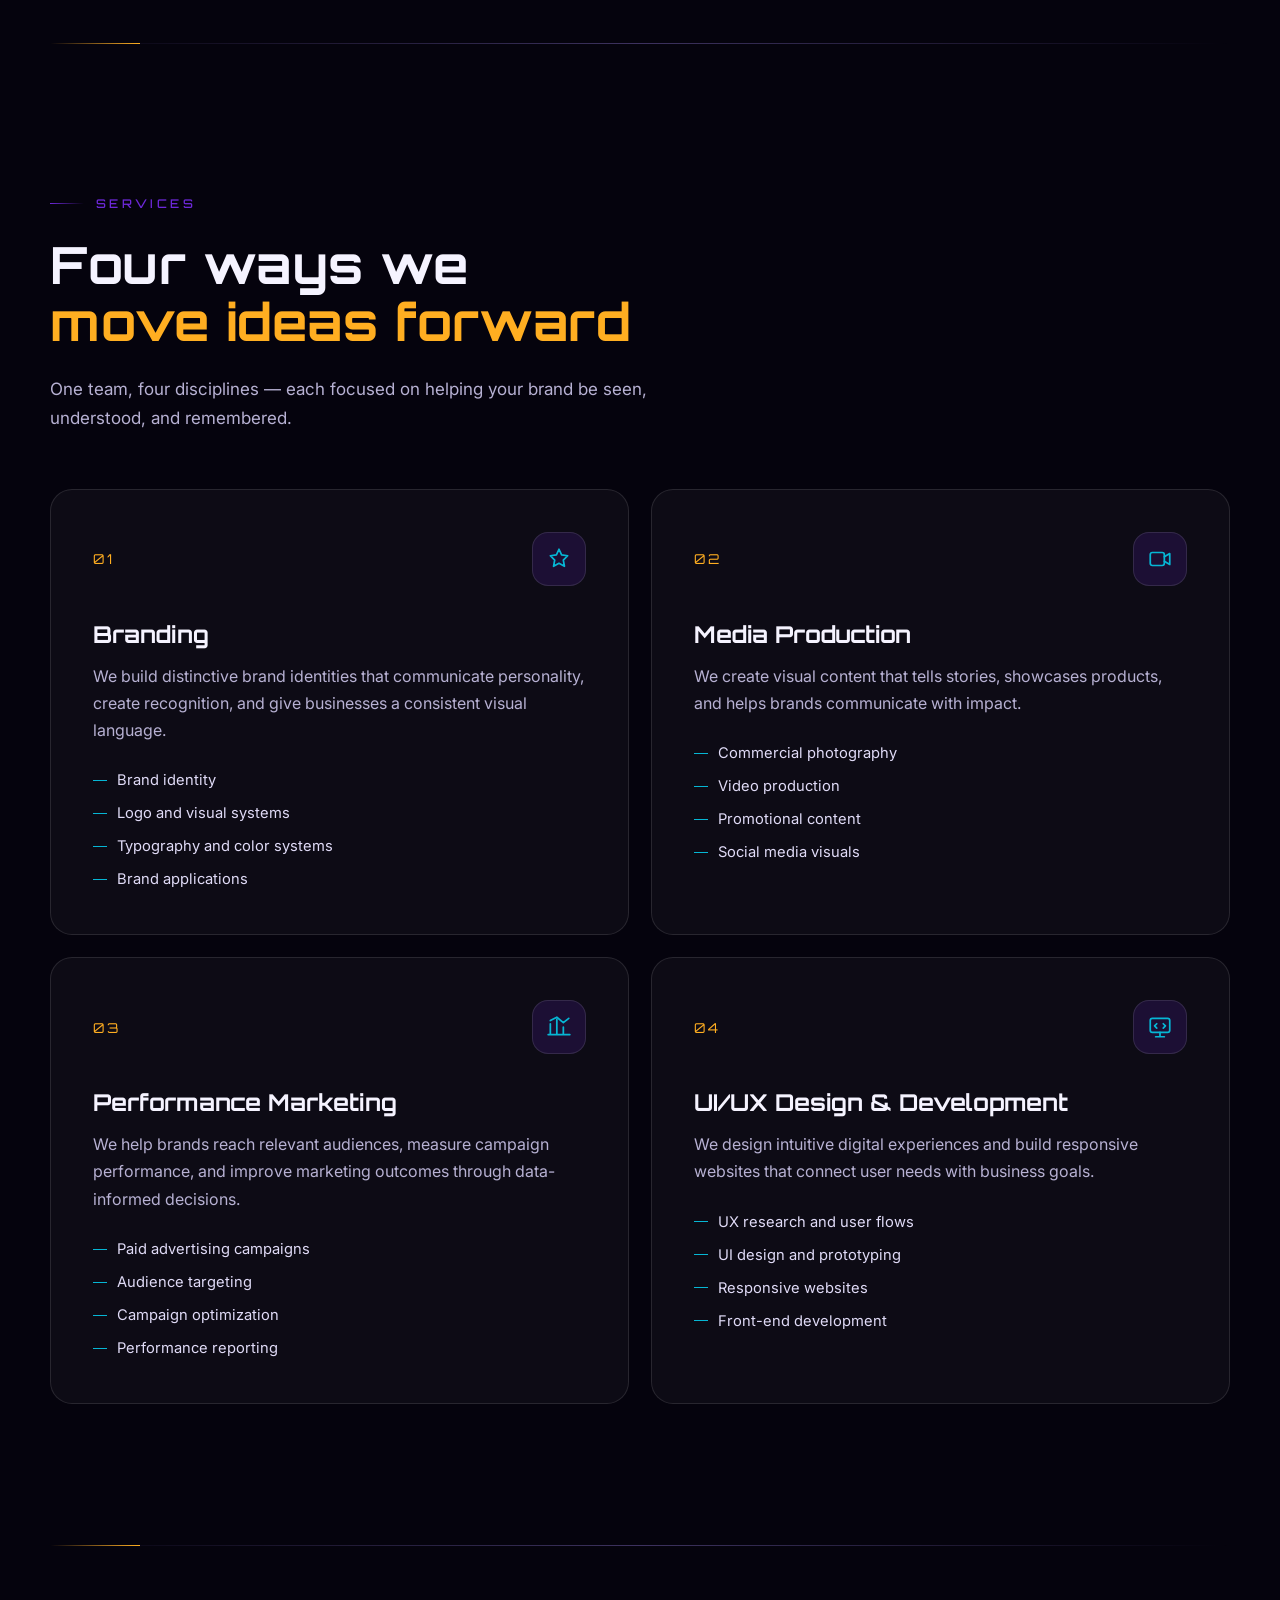
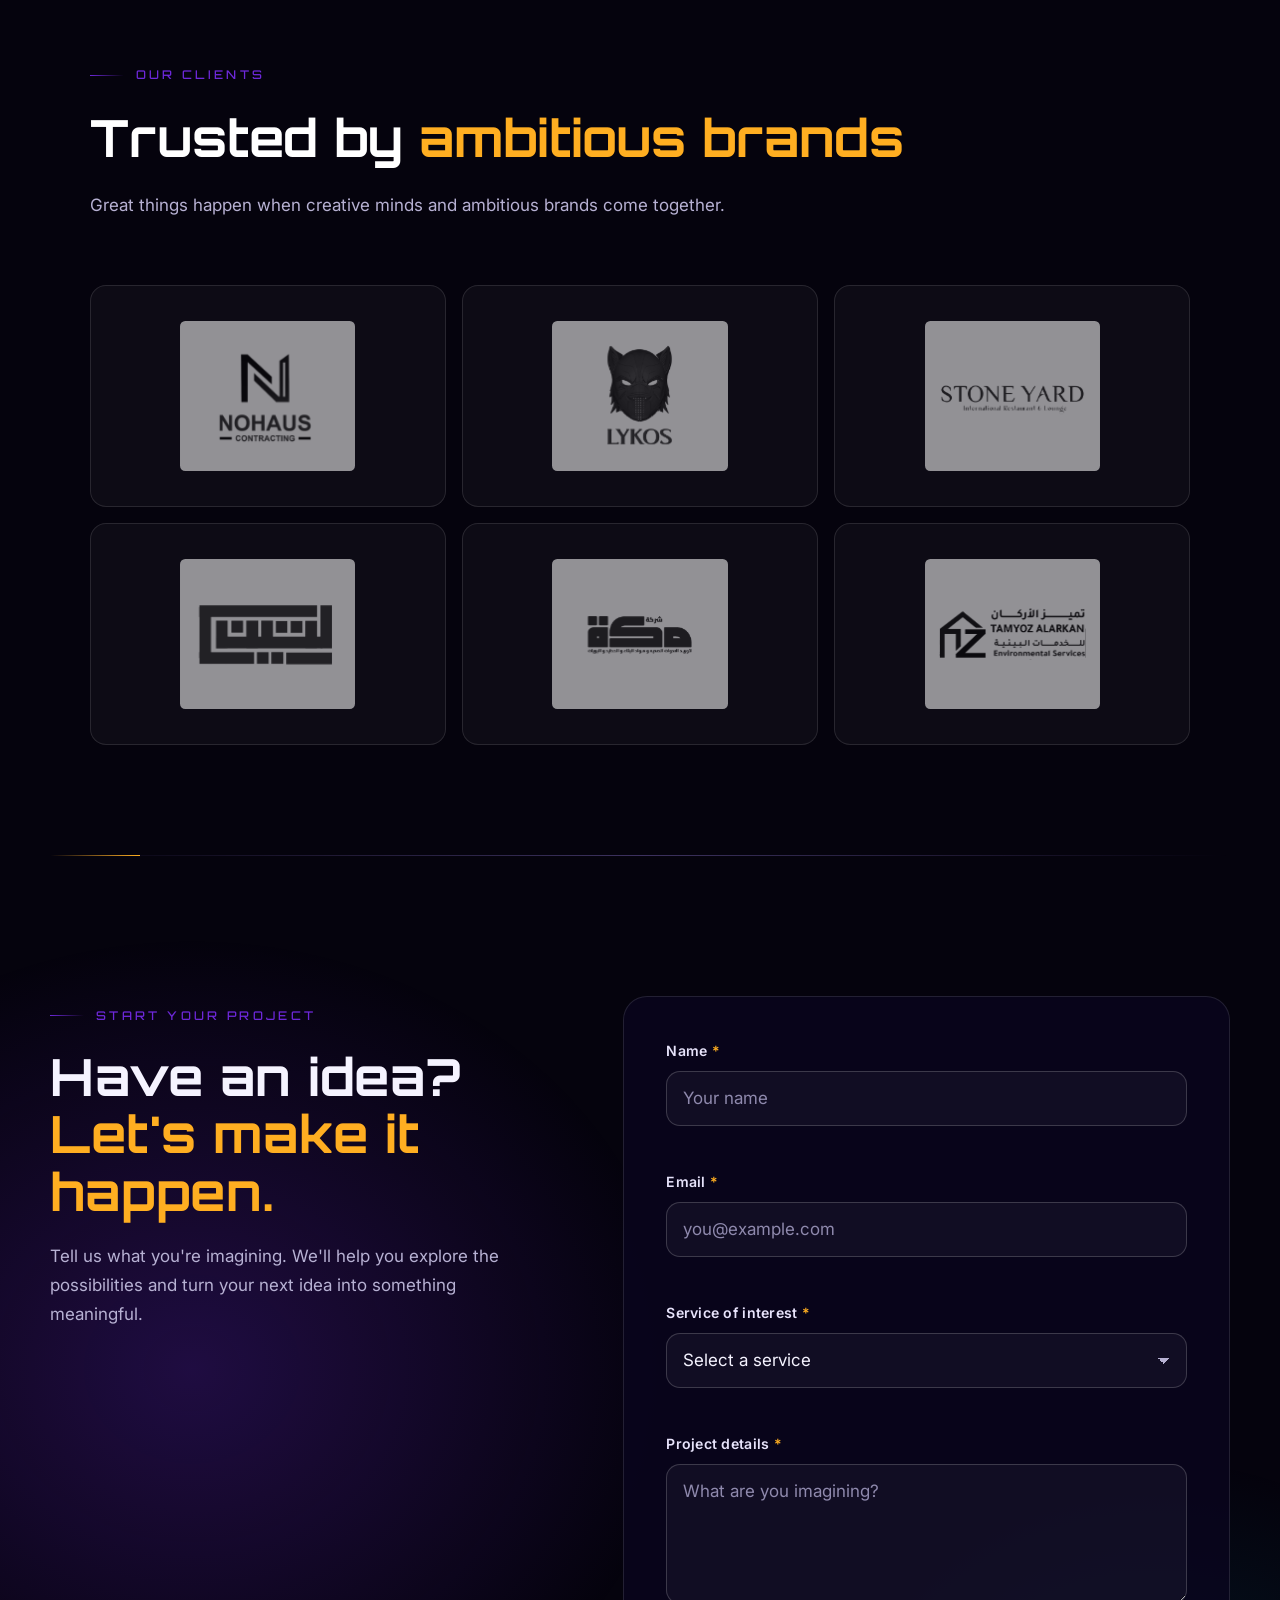
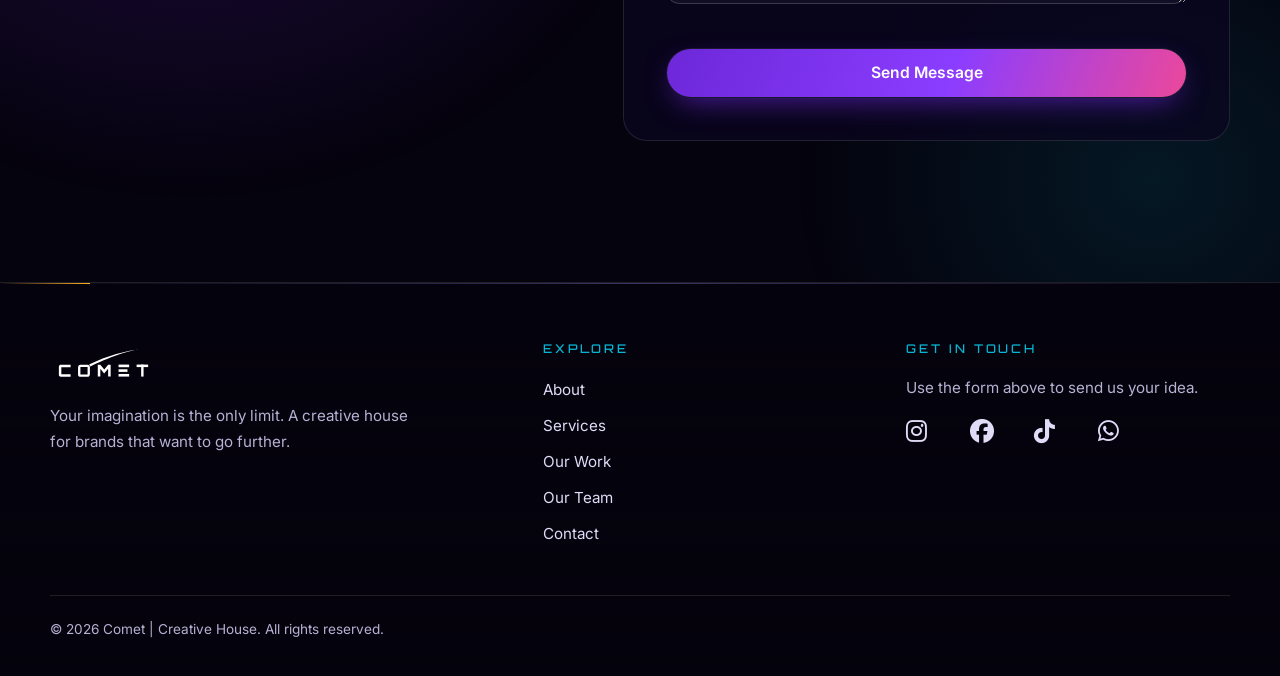
==== commit aa3dd14c: "Update index.html" ====
--- a/index.html
+++ b/index.html
@@ -1836,7 +1836,7 @@
 
       .client-item img {
         max-width: 95px;
-        max-height: 56px;
+        max-height: 64px;
       }
 
       .clients-footer {
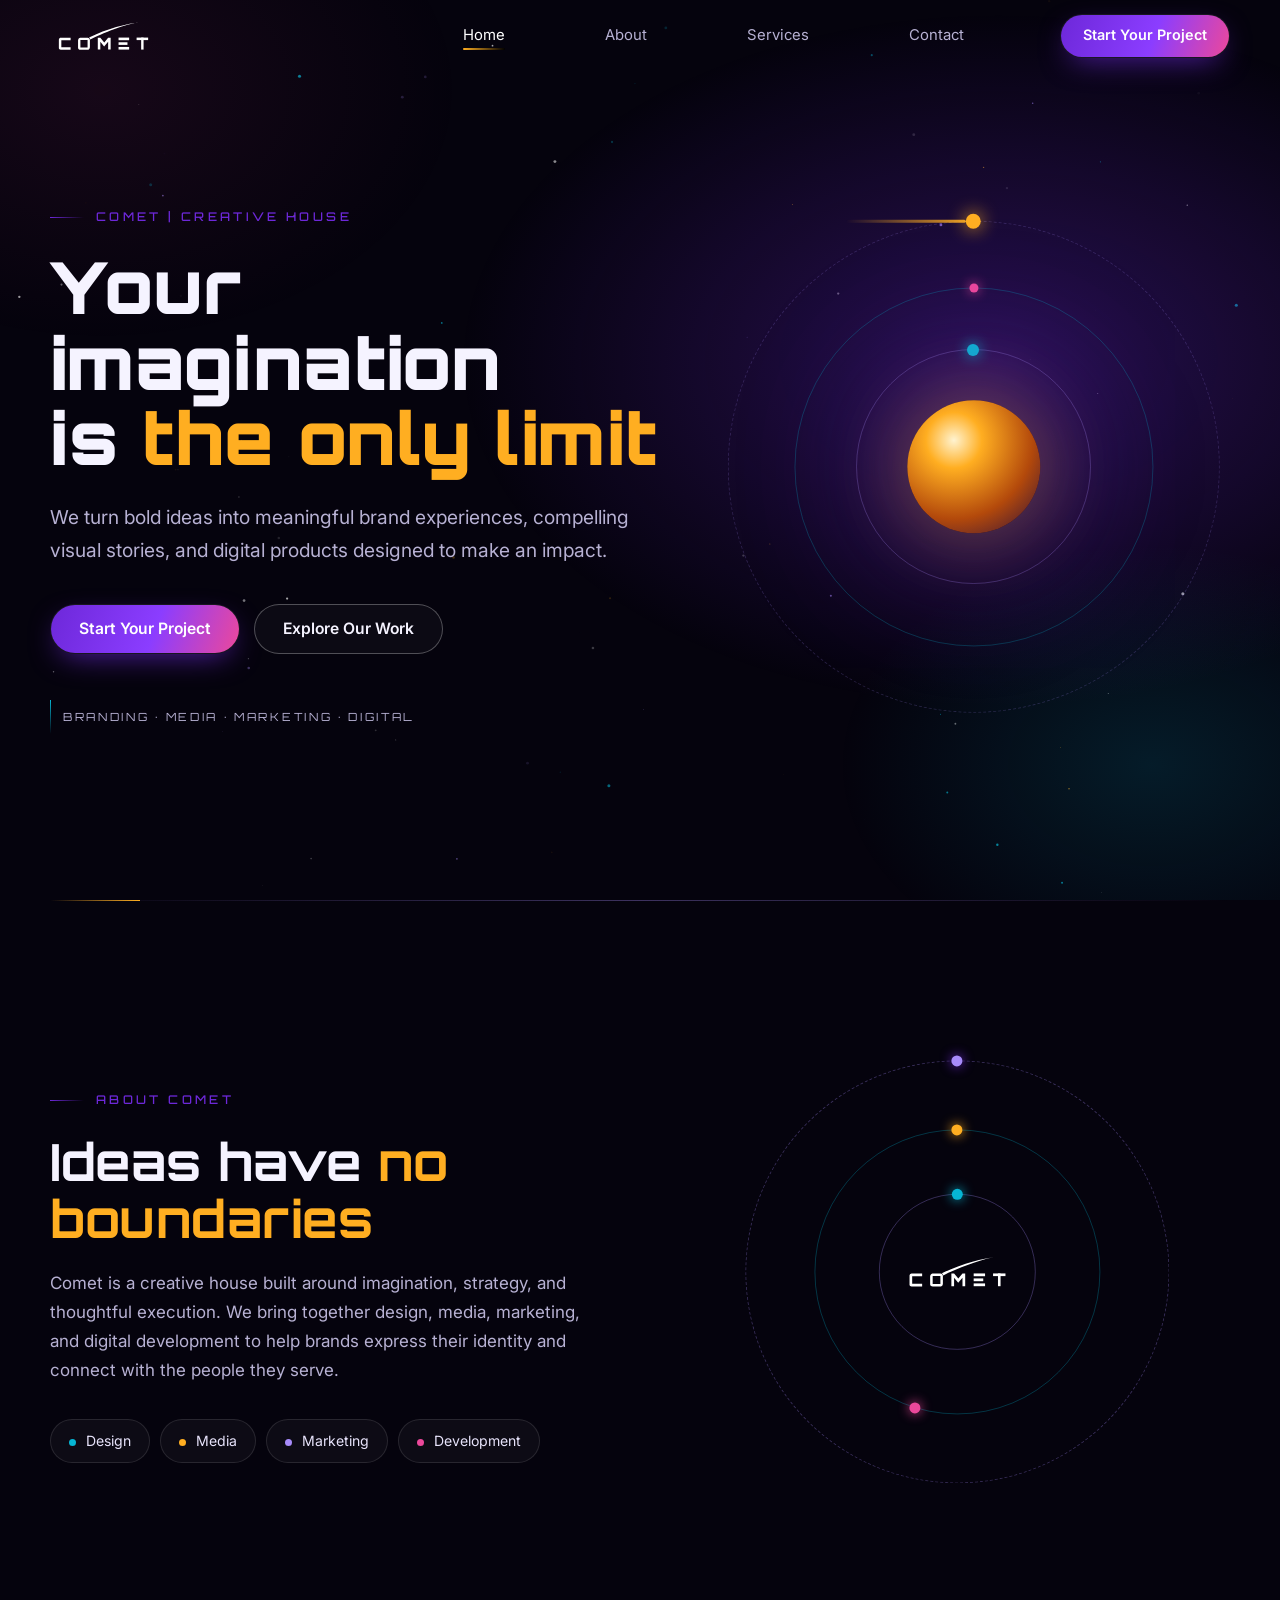
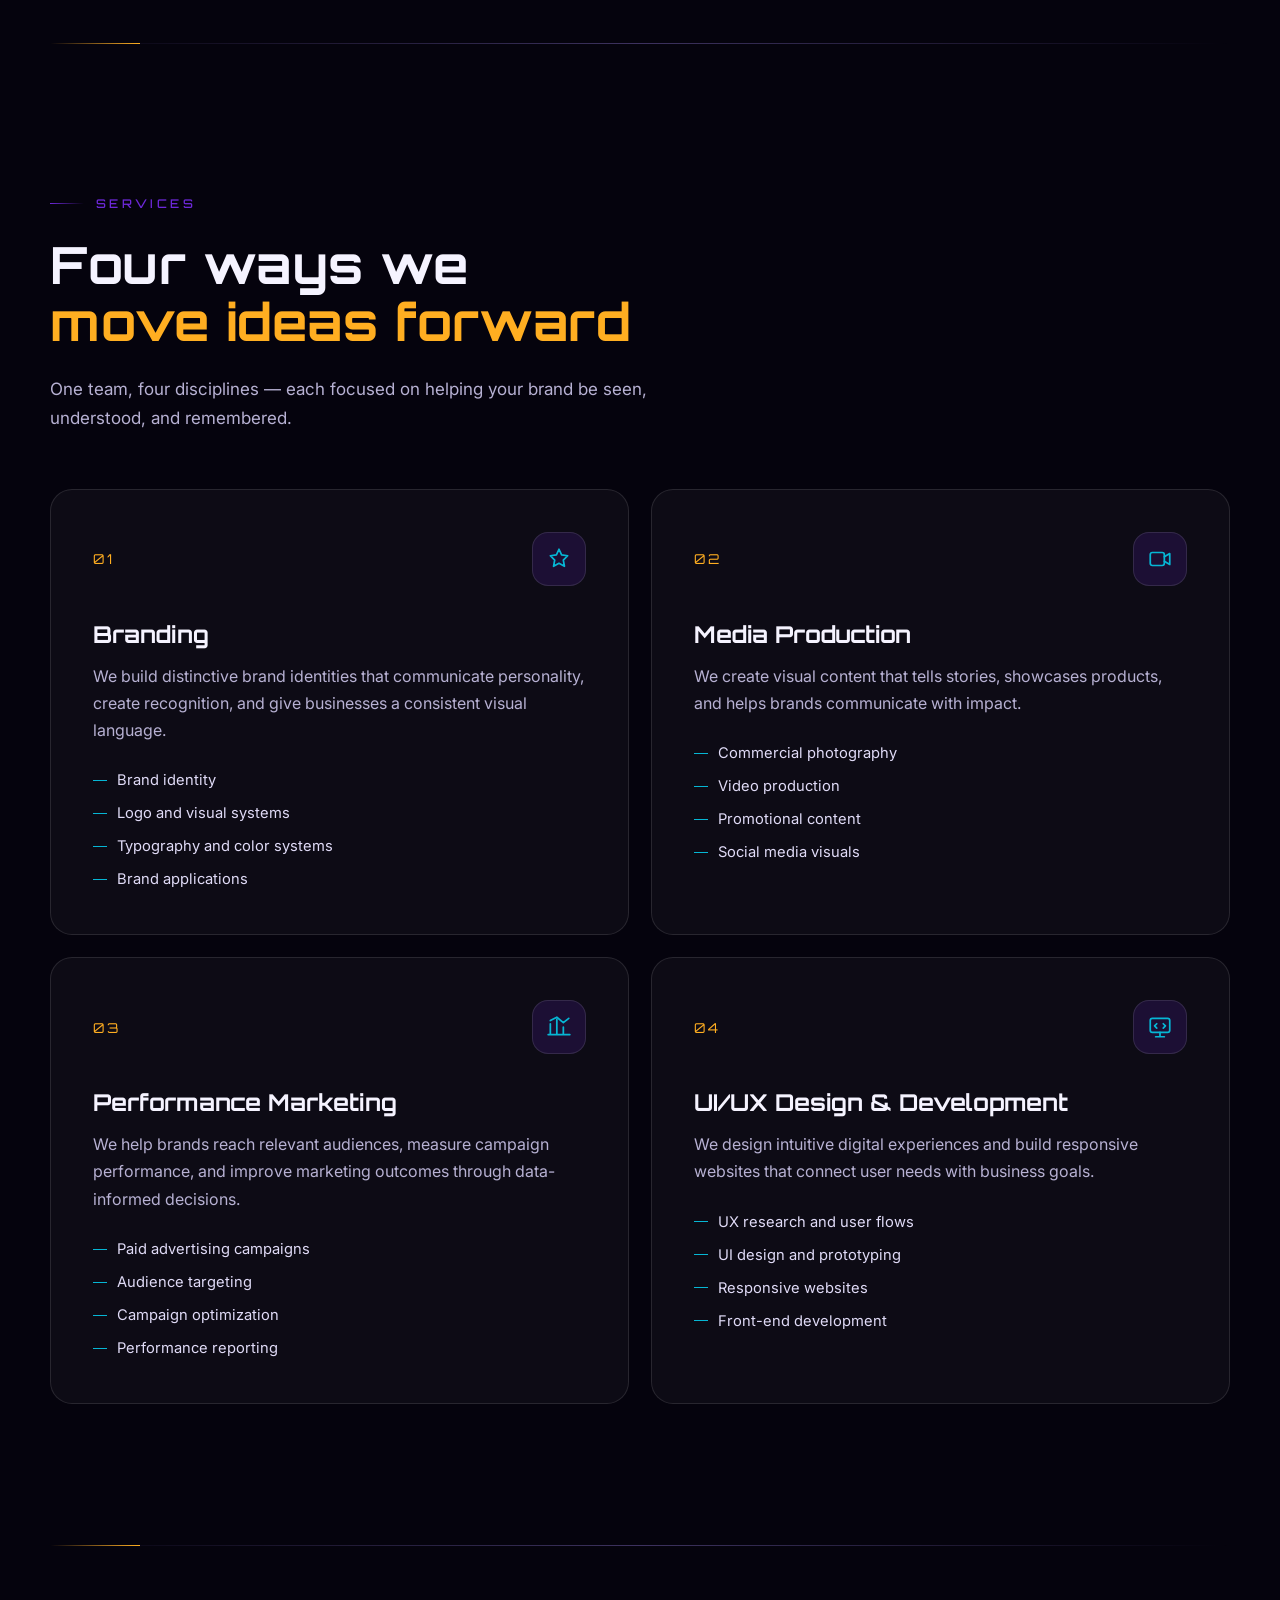
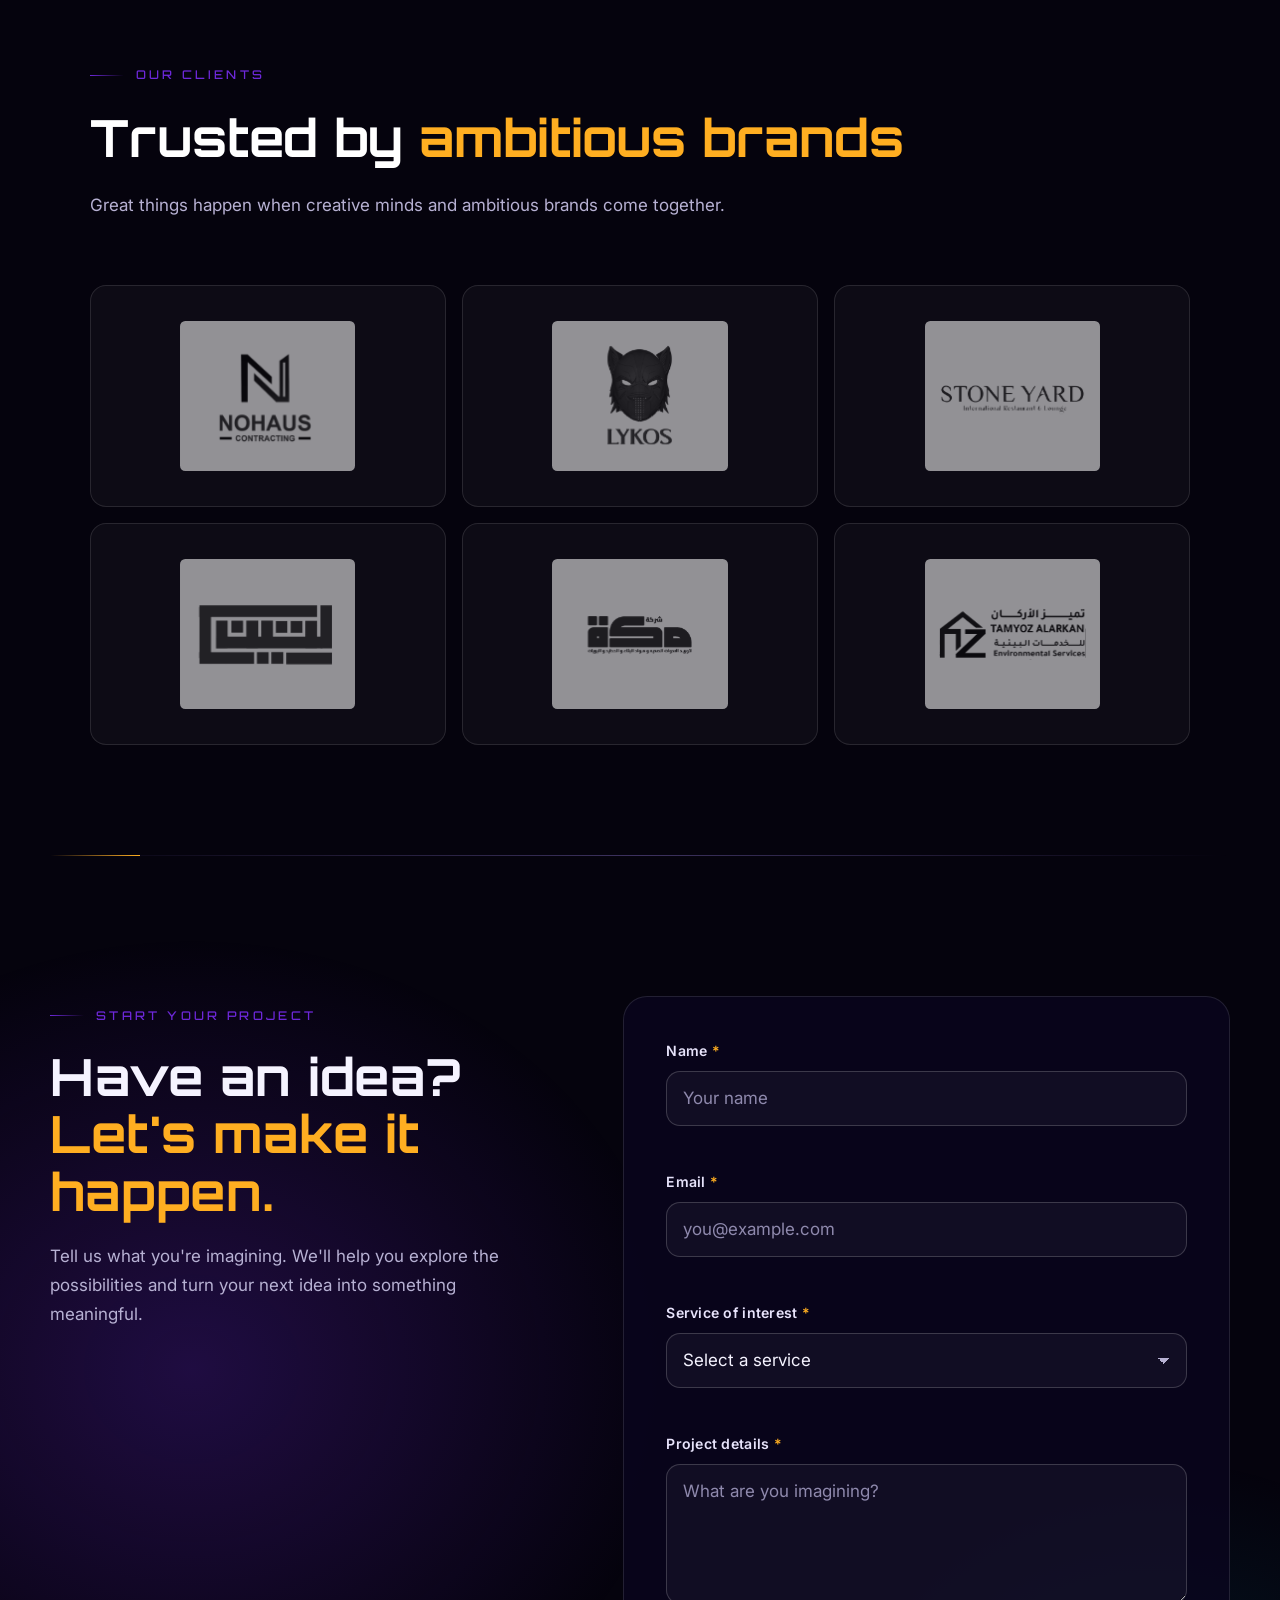
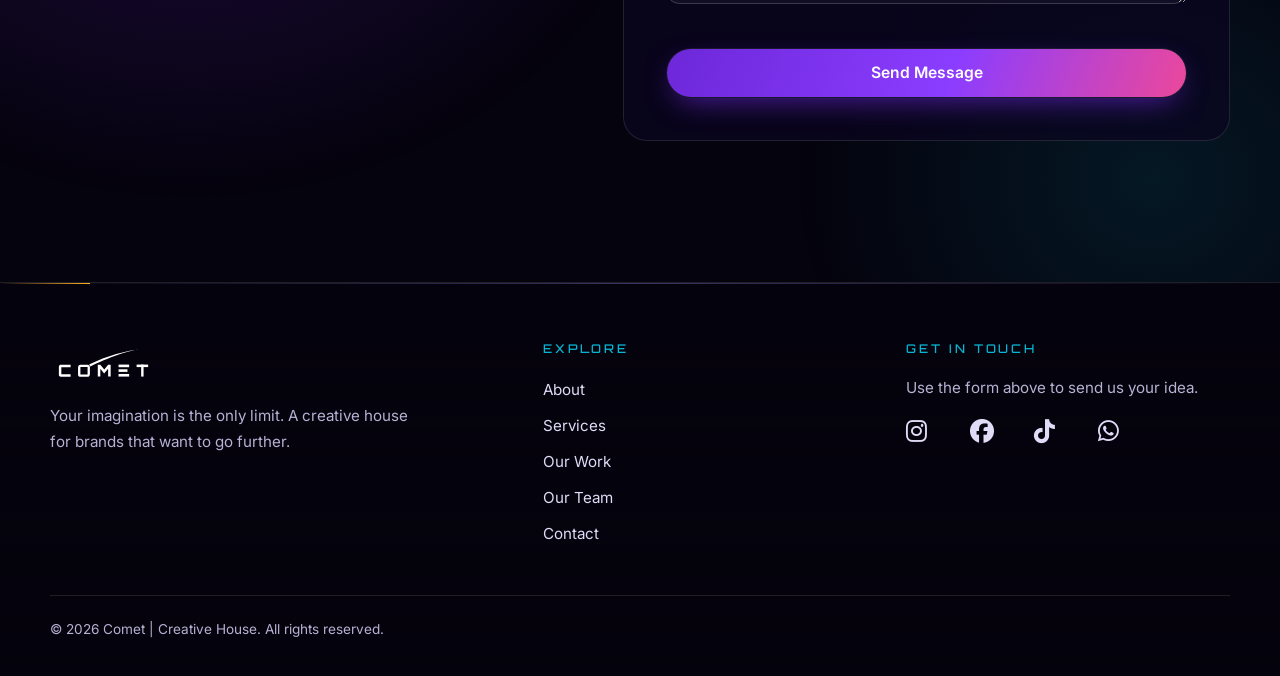
==== commit 7c4a7e20: "Update index.html" ====
--- a/index.html
+++ b/index.html
@@ -1818,7 +1818,7 @@
 
       .client-item img {
         max-width: 115px;
-        max-height: 100px;
+        max-height: 60px;
       }
 
     }
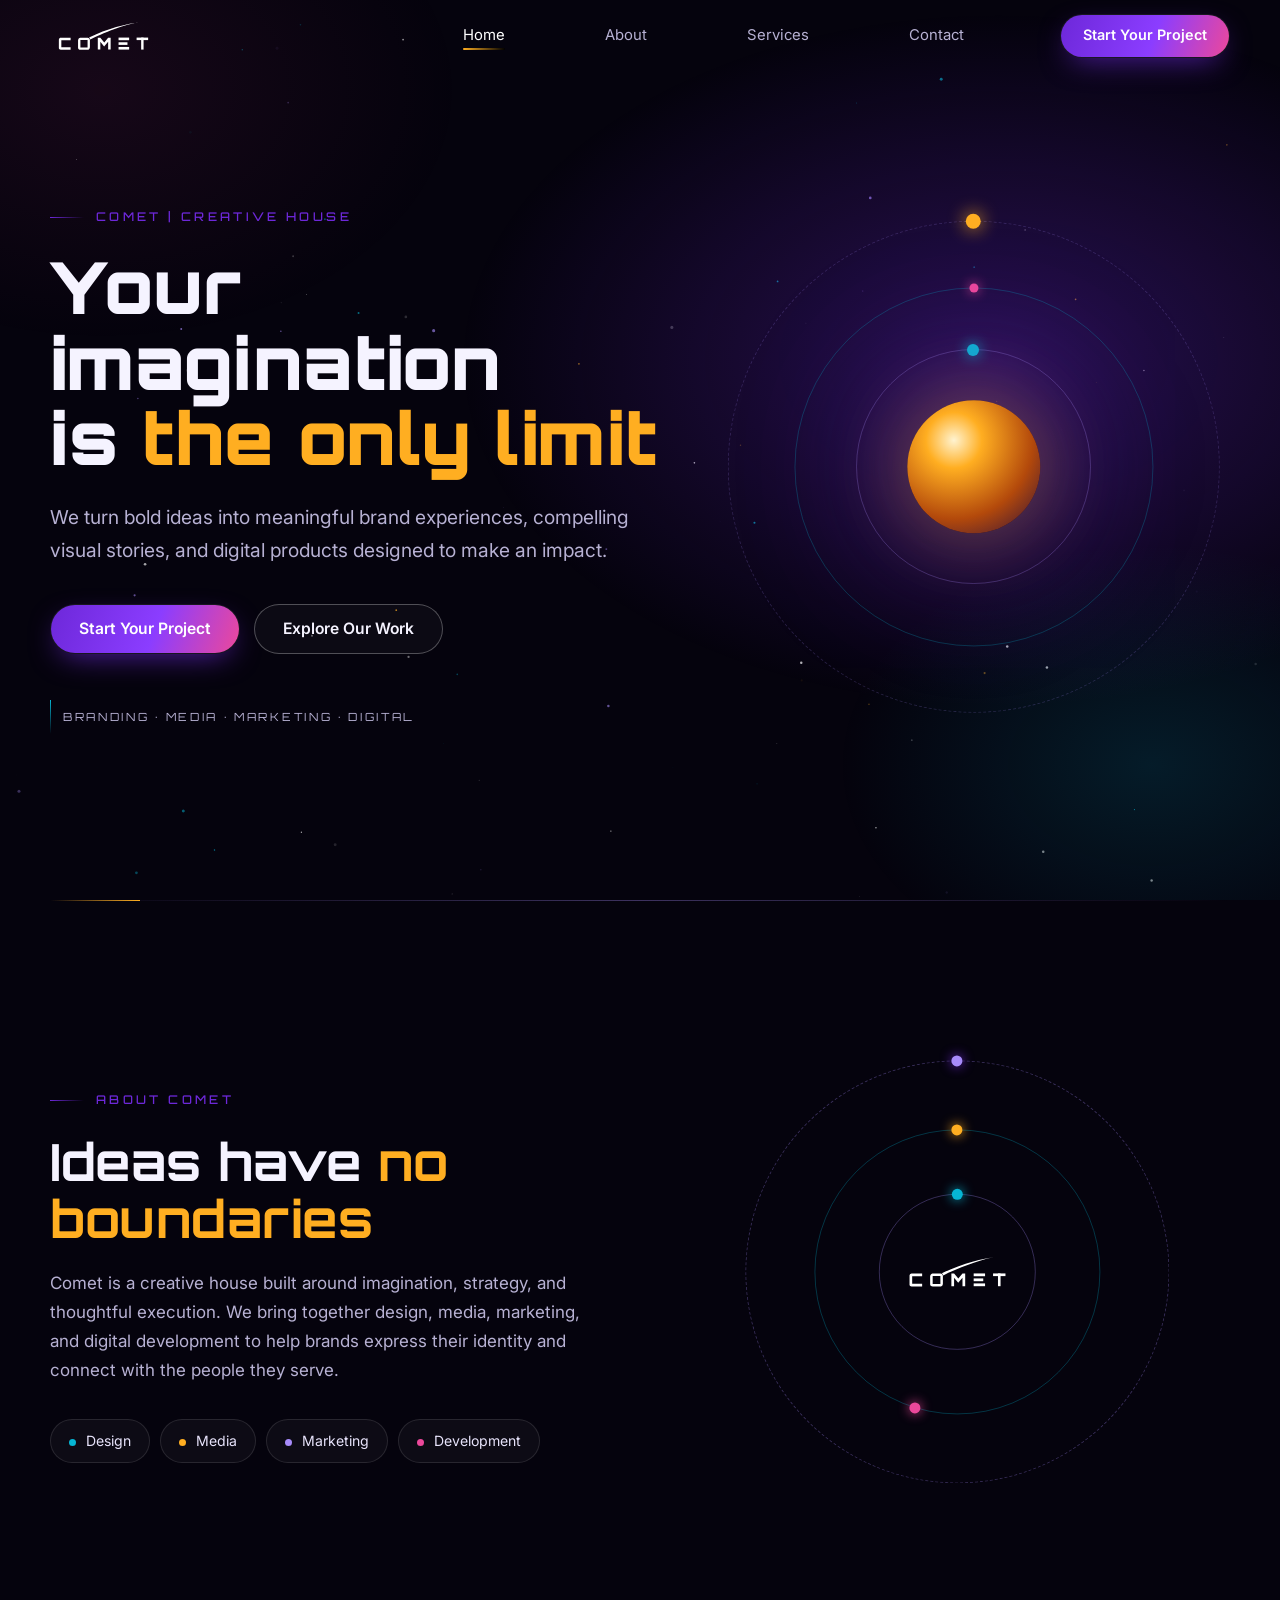
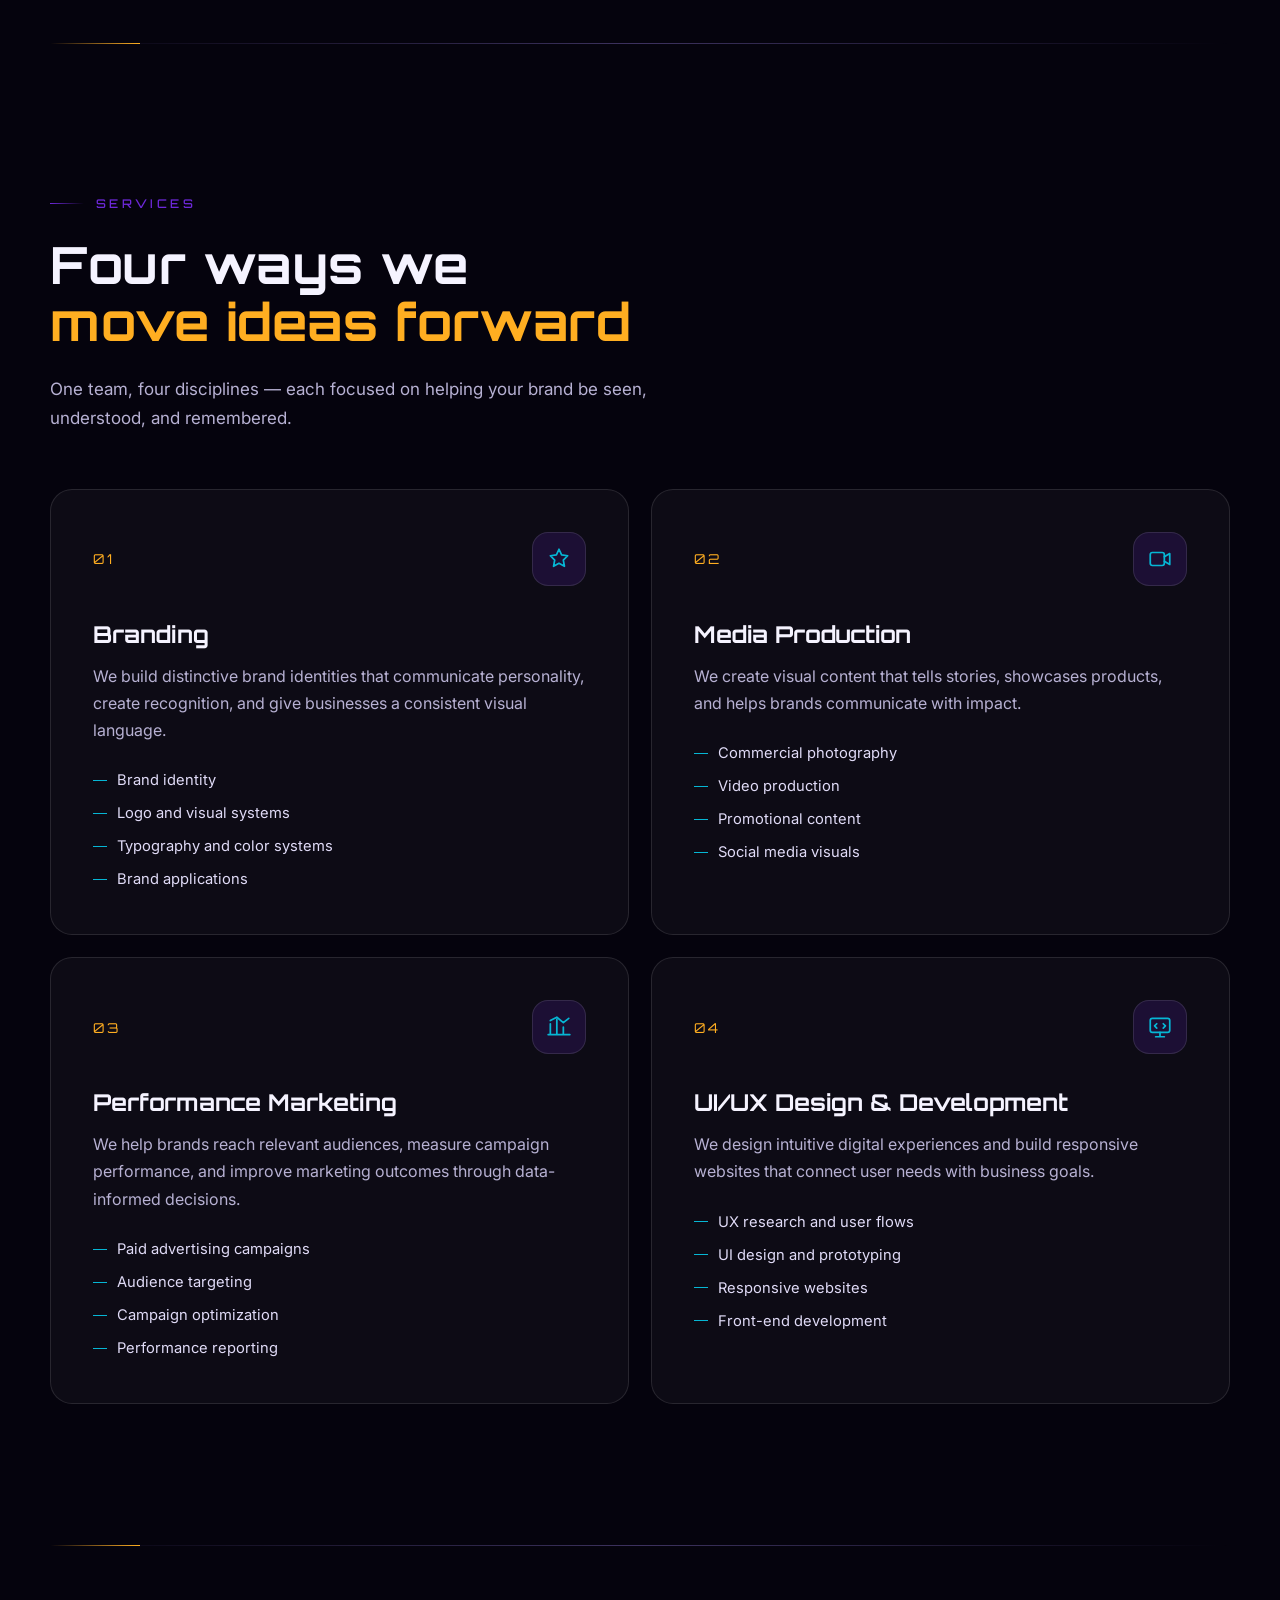
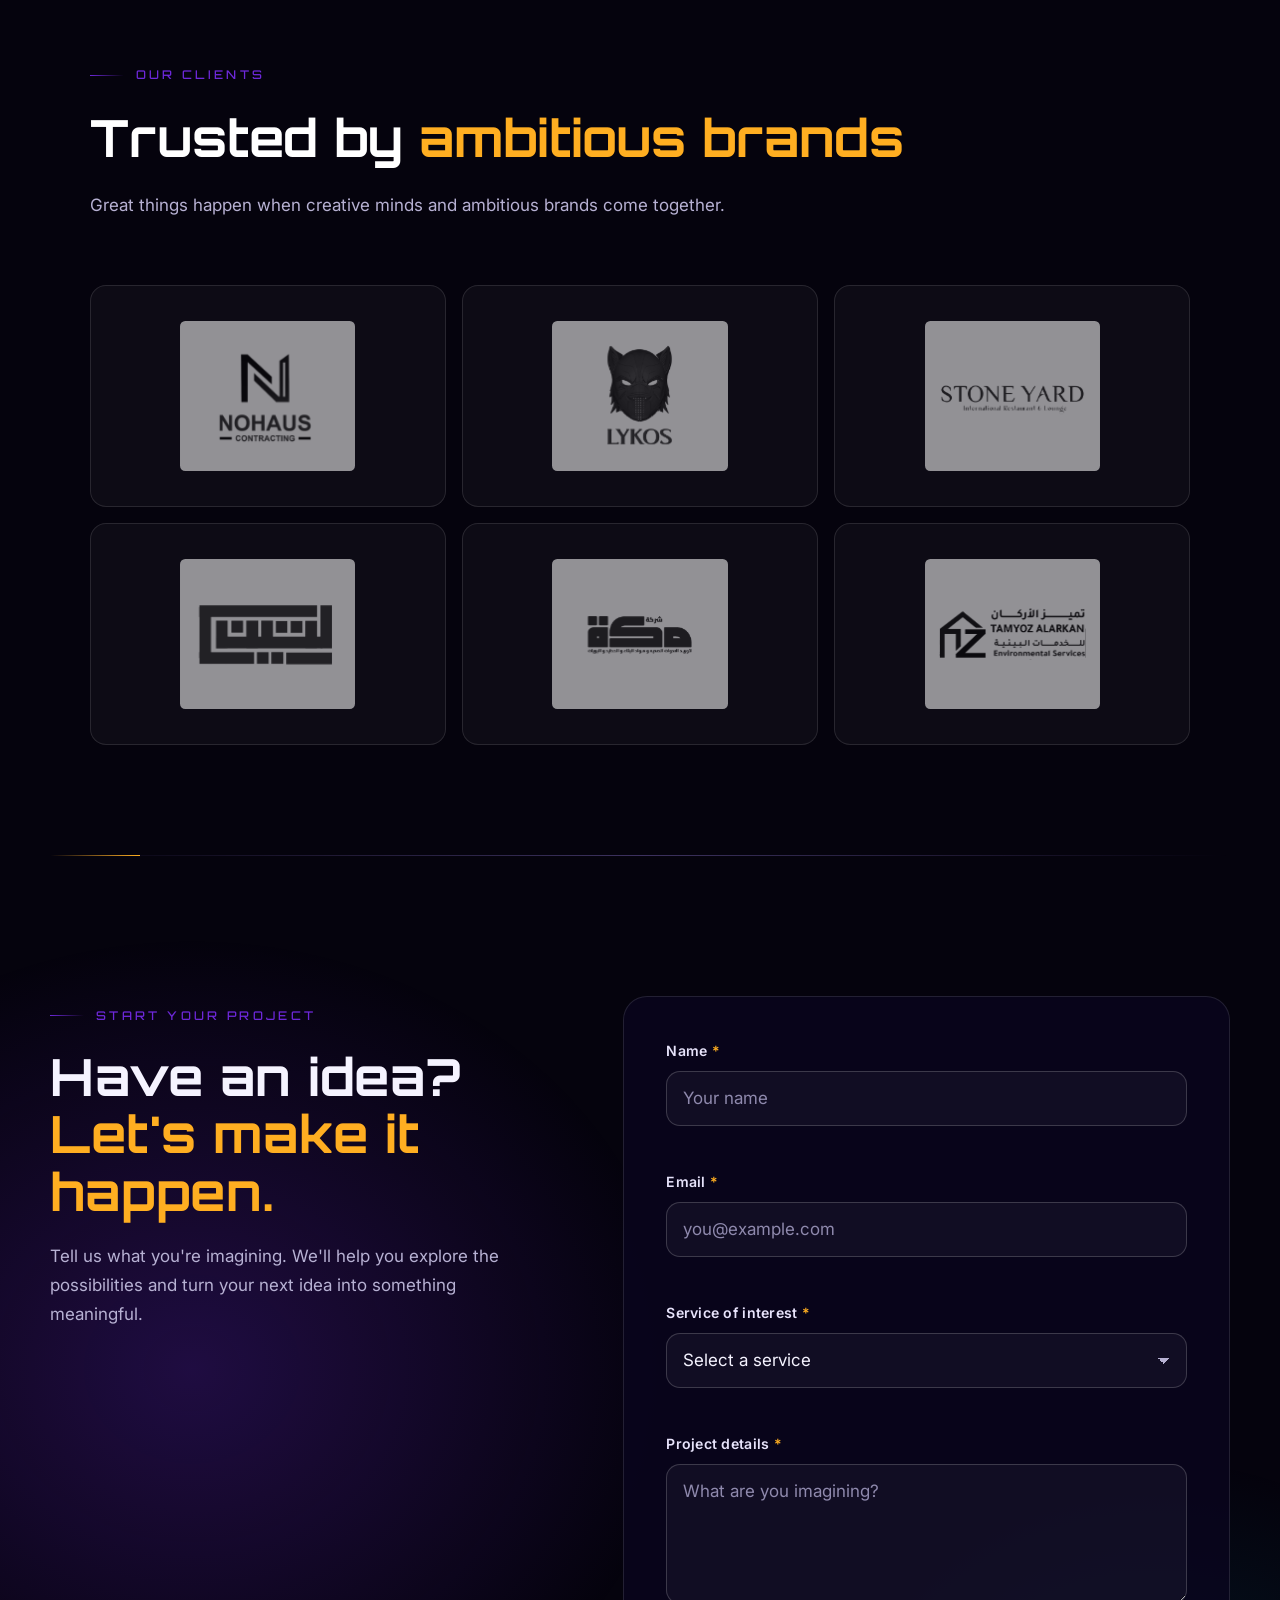
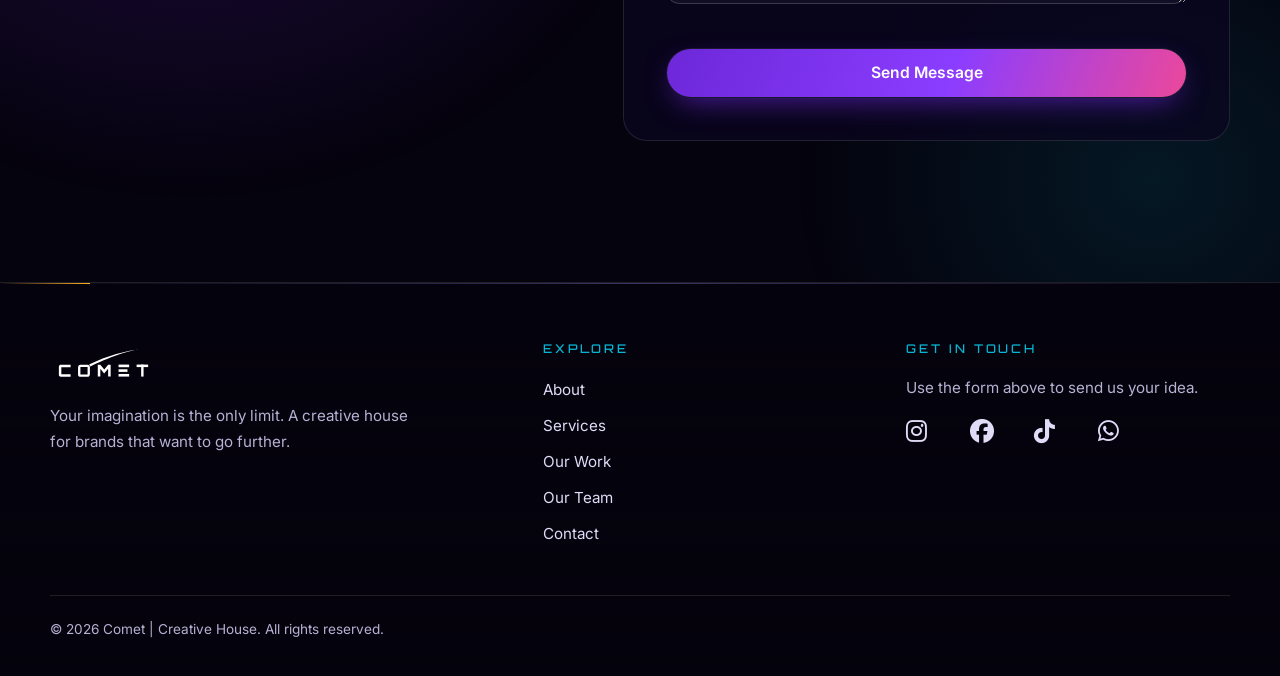
==== commit e8dde489: "Update index.html" ====
--- a/index.html
+++ b/index.html
@@ -685,6 +685,7 @@
     }
 
     .r3 .body-dot::before {
+      display:none;
       content: "";
       position: absolute;
       right: 100%;
